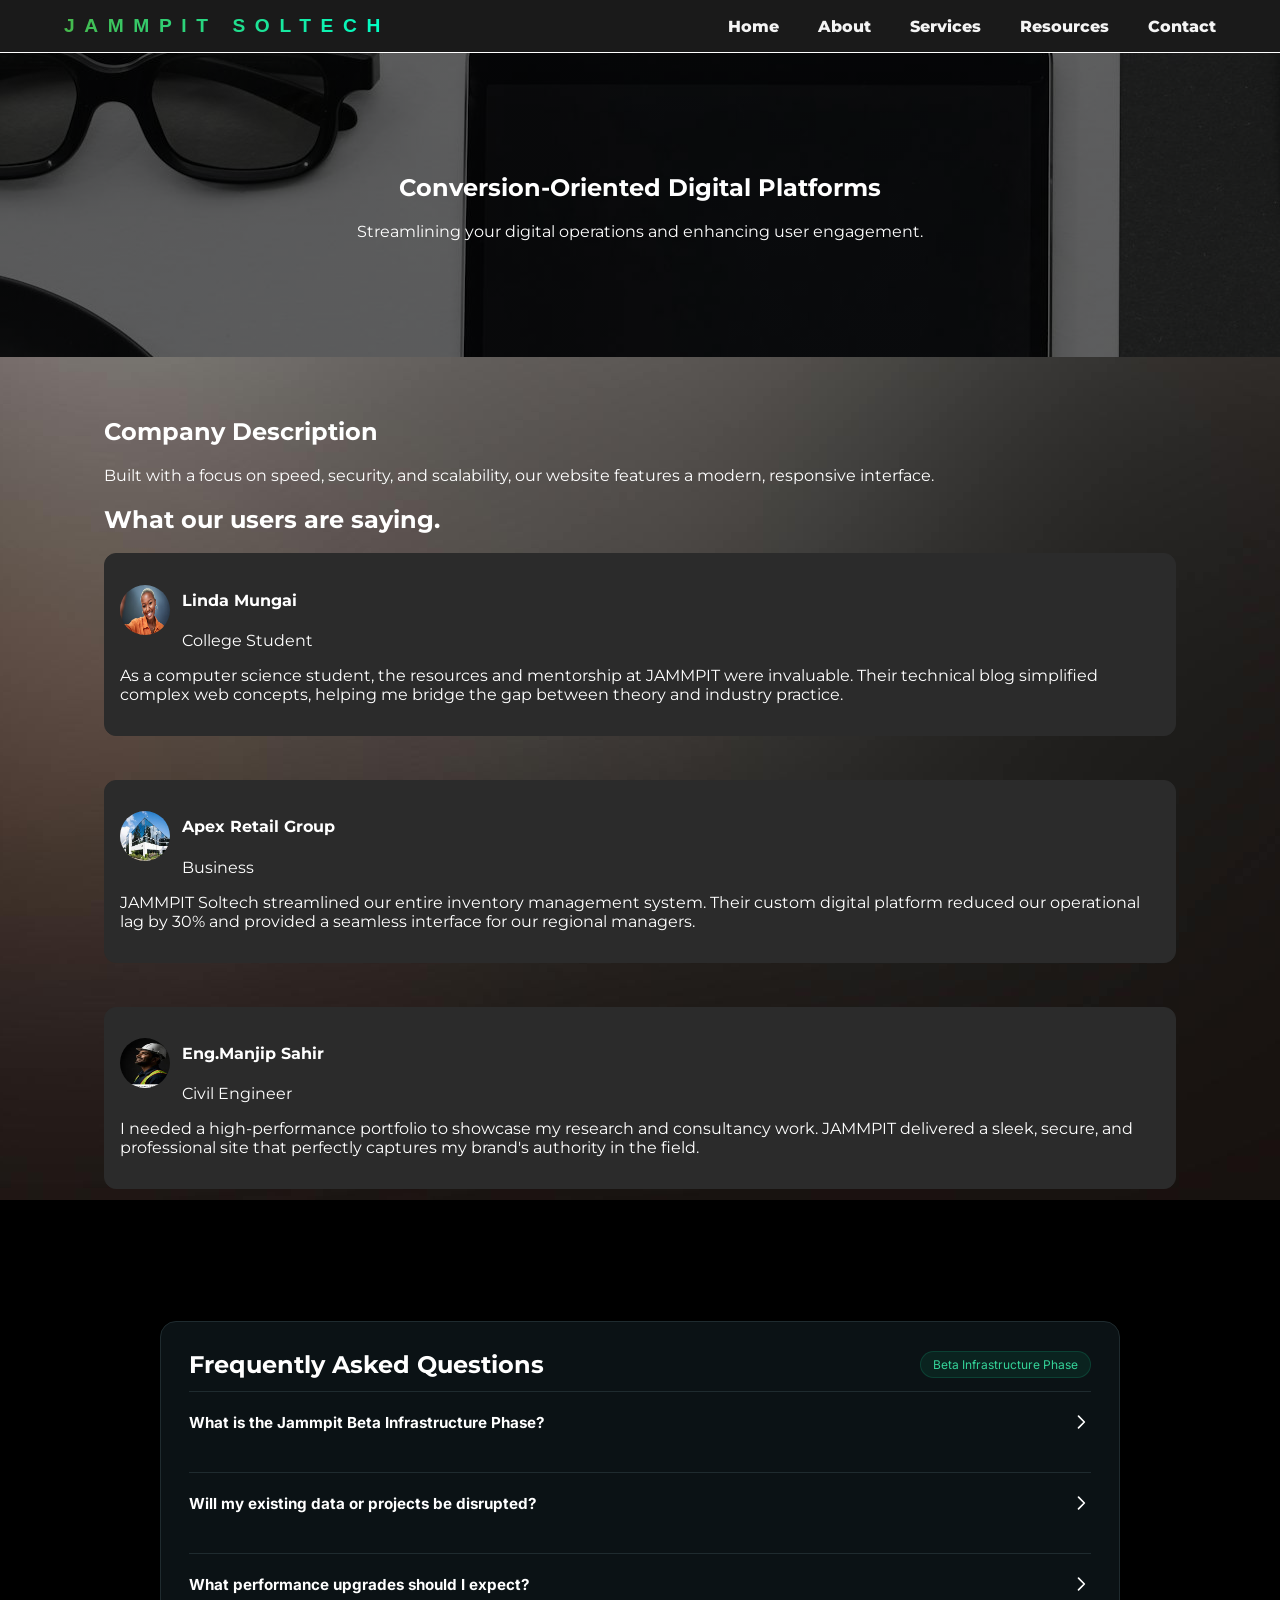
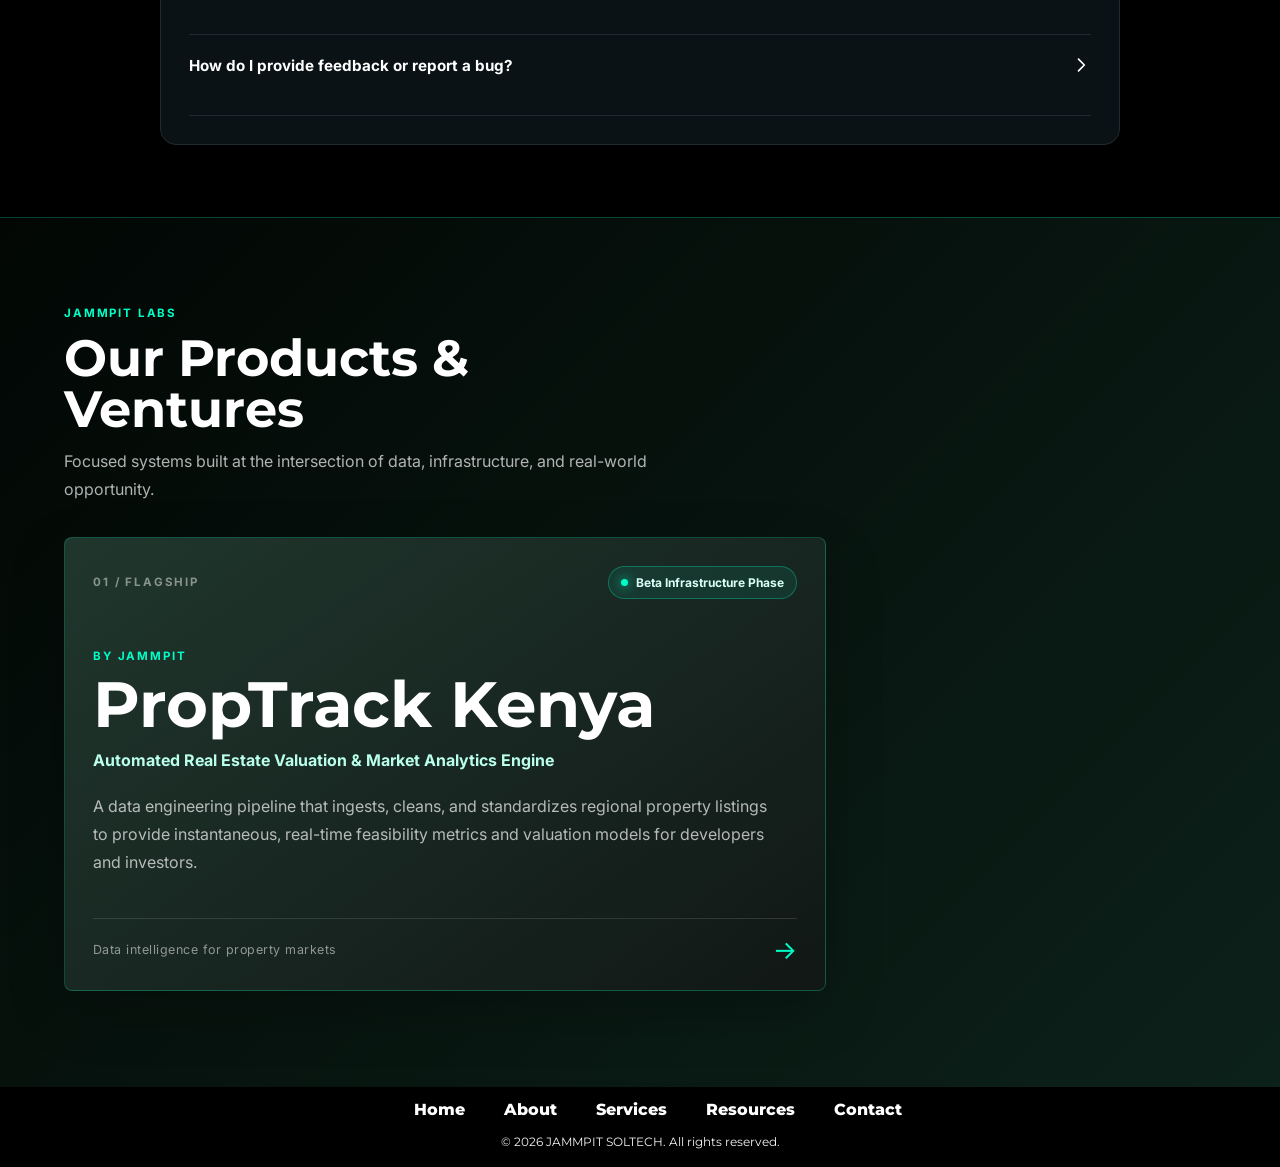
==== index.html @ 8b5dd507 "Refactor About Us and FAQ sections for improved clarity and design; enhance executive team presentat" ====
<!DOCTYPE html>
<html lang="en">
    <head>
        <meta charset="UTF-8">
        <meta name="viewport" content="width=device-width, initial-scale=1.0">
        <title>JAMMPIT SOLTECH</title>
        <link rel="stylesheet" href="style.css">
    </head>

    <body>
        <header >
            <div class="logo"><span>JAMMPIT SOLTECH</span></div>
            <nav>
                <a href="index.html">Home</a>
                <a href="about.html">About</a>
                <a href="services.html">Services</a>
                <a href="resources.html">Resources</a>
                <a href="contact.html">Contact</a>
            </nav>
        </header>

        <section class="hero">
            <h1>Conversion-Oriented Digital Platforms</h1>
            <p>Streamlining your digital operations and enhancing user engagement.</p>
        </section>

        <div class="container">
                <h2>Company Description</h2>

                <p>Built with a focus on speed, security, and scalability, our website features a modern, responsive interface.</p>

                <h2 class="testimonial-header">What our users are saying.</h2>

                <div class="testimonial-grid">
                    <div class="testimonial-card">
                        <div class="user-info">
                            <img src="images/linda_img.jpg"  alt="Linda Mungai" class="user-img">
                            <div class="user-details">
                                <h4>Linda Mungai</h4>
                                <span>College Student</span>
                            </div>
                        </div>
                        <p>As a computer science student, the resources and mentorship at JAMMPIT were invaluable. Their technical blog simplified complex web concepts, helping me bridge the gap between theory and industry practice.</p>
                    </div>
                    <div class="testimonial-card">
                        <div class="user-info">
                            <img src="images/Apex_img.jpg" alt="Apex Retail Group" class="user-img">
                            <div class="user-details">
                                <h4>Apex Retail Group</h4>
                                <span>Business</span>
                            </div>
                        </div>
                        <p>JAMMPIT Soltech streamlined our entire inventory management system. Their custom digital platform reduced our operational lag by 30% and provided a seamless interface for our regional managers.</p>
                    </div>
                    <div class="testimonial-card">
                        <div class="user-info">
                            <img src="images/Manjip_img.jpg" alt="Dr.Manjip Sahir" class="user-img">
                            <div class="user-details">
                                <h4>Eng.Manjip Sahir</h4>
                                <span>Civil Engineer</span>
                            </div>
                        </div> 
                        <p>I needed a high-performance portfolio to showcase my research and consultancy work. JAMMPIT delivered a sleek, secure, and professional site that perfectly captures my brand's authority in the field.</p>  
                    </div>
                </div>
            </div>
        <section class="jammpit-faq" aria-labelledby="faq-title">
            <div class="faq-header">
                <h2 id="faq-title">Frequently Asked Questions</h2>
                <span class="faq-badge">Beta Infrastructure Phase</span>
            </div>

            <div class="faq-list">
                <article class="faq-item">
                    <button class="faq-question" type="button" aria-expanded="false">
                        <span>What is the Jammpit Beta Infrastructure Phase?</span>
                        <svg class="faq-chevron" viewBox="0 0 24 24" aria-hidden="true">
                            <path d="m9 5 7 7-7 7" />
                        </svg>
                    </button>
                    <div class="faq-answer" hidden>
                        <p>It is the live preview of our next-generation core architecture. We are testing enhanced speed, reinforced security layers, and optimized database handling under real-world conditions before making it the permanent standard.</p>
                    </div>
                </article>

                <article class="faq-item">
                    <button class="faq-question" type="button" aria-expanded="false">
                        <span>Will my existing data or projects be disrupted?</span>
                        <svg class="faq-chevron" viewBox="0 0 24 24" aria-hidden="true">
                            <path d="m9 5 7 7-7 7" />
                        </svg>
                    </button>
                    <div class="faq-answer" hidden>
                        <p>Not at all. The beta layer runs seamlessly beneath your active environment. Your data remains completely safe, intact, and unaffected.</p>
                    </div>
                </article>

                <article class="faq-item">
                    <button class="faq-question" type="button" aria-expanded="false">
                        <span>What performance upgrades should I expect?</span>
                        <svg class="faq-chevron" viewBox="0 0 24 24" aria-hidden="true">
                            <path d="m9 5 7 7-7 7" />
                        </svg>
                    </button>
                    <div class="faq-answer" hidden>
                        <p>Users on the beta infrastructure will experience up to a 40% reduction in query load times and significantly faster background API processing.</p>
                    </div>
                </article>

                <article class="faq-item">
                    <button class="faq-question" type="button" aria-expanded="false">
                        <span>How do I provide feedback or report a bug?</span>
                        <svg class="faq-chevron" viewBox="0 0 24 24" aria-hidden="true">
                            <path d="m9 5 7 7-7 7" />
                        </svg>
                    </button>
                    <div class="faq-answer" hidden>
                        <p>You can flag an issue instantly using the 'Submit Feedback' portal in your dashboard sidebar, or tag our engineering team directly via our developer community channel.</p>
                    </div>
                </article>
            </div>
        </section>
        

        <section class="ventures-section" aria-labelledby="ventures-title">
            <div class="ventures-container">
                <div class="ventures-intro">
                    <p class="section-kicker">JAMMPIT LABS</p>
                    <h2 id="ventures-title">Our Products &amp; Ventures</h2>
                    <p>Focused systems built at the intersection of data, infrastructure, and real-world opportunity.</p>
                </div>

                <div class="ventures-grid">
                    <article class="venture-card venture-card-featured">
                        <div class="venture-card-topline">
                            <span class="venture-index">01 / FLAGSHIP</span>
                            <span class="status-pill"><span class="status-dot"></span>Beta Infrastructure Phase</span>
                        </div>
                        <div class="venture-card-content">
                            <p class="venture-label">By JAMMPIT</p>
                            <h3>PropTrack Kenya</h3>
                            <p class="venture-subtitle">Automated Real Estate Valuation &amp; Market Analytics Engine</p>
                            <p class="venture-description">A data engineering pipeline that ingests, cleans, and standardizes regional property listings to provide instantaneous, real-time feasibility metrics and valuation models for developers and investors.</p>
                        </div>
                        <div class="venture-card-footer">
                            <span>Data intelligence for property markets</span>
                            <span class="venture-arrow" aria-hidden="true">&rarr;</span>
                        </div>
                    </article>
                </div>
            </div>
        </section>

        <footer>
            <div class="footer-container">
                <nav class="footer-nav">
                    <a href="index.html">Home</a>
                    <a href="about.html">About</a>
                    <a href="services.html">Services</a>
                    <a href="resources.html">Resources</a>
                    <a href="contact.html">Contact</a>
                </nav>
                <p class="copyright">&copy; 2026 JAMMPIT SOLTECH. All rights reserved.</p>
            </div>
        </footer>

        <script>
            document.querySelectorAll('.faq-question').forEach((question) => {
                question.addEventListener('click', () => {
                    const item = question.closest('.faq-item');
                    const answer = item.querySelector('.faq-answer');
                    const isExpanded = question.getAttribute('aria-expanded') === 'true';

                    document.querySelectorAll('.faq-question').forEach((otherQuestion) => {
                        otherQuestion.setAttribute('aria-expanded', 'false');
                        otherQuestion.closest('.faq-item').querySelector('.faq-answer').hidden = true;
                    });

                    if (!isExpanded) {
                        question.setAttribute('aria-expanded', 'true');
                        answer.hidden = false;
                    }
                });
            });
        </script>
    </body>
</html>
---- style.css ----
/* 1. SETUP & VARIABLES */
@import url('https://fonts.googleapis.com/css2?family=Montserrat:wght@700;800&family=Inter:wght@400;500;700&display=swap');
@import url('https://fonts.cdnfonts.com/css/satoshi');

:root {
    --primary-green: #020704;
    --dark-bg: #1a1a1a;
    --light-text: #f4f4f4;
    --body-text: #ffffff;
    --white: #ffffff;
    --surface-1: #101614;
    --surface-2: #18231f;
    --surface-glass: rgba(24, 35, 31, 0.72);
    --surface-glass-strong: rgba(16, 22, 20, 0.9);
    --surface-border: rgba(255, 255, 255, 0.12);
    --accent: #00ffc8;
    --accent-soft: #b9ffec;
    --heading-gradient: linear-gradient(100deg, #f4fff9 10%, #7dffe2 55%, #00ffc8 100%);
    --ease-standard: 240ms ease-in-out;
    --ease-emphasized: 360ms cubic-bezier(0.2, 0.8, 0.2, 1);
    --radius-sm: 6px;
    --radius-md: 10px;
    --radius-lg: 16px;
    --radius-pill: 999px;
}

* {
    box-sizing: border-box;
    /* Ensures padding doesn't break element width */
}

/* 2. THE FLEXBOX WRAPPER (This fixes your footer) */
body {
    font-family: 'Montserrat', sans-serif;
    margin: 0;
    color: var(--body-text);
    background-image: url('images/bg6.jpg');
    background-repeat: no-repeat;   
    background-attachment: fixed;  
    background-position: center;   
    background-size: auto;      
    background-color: #000000;    

    /* These 3 lines make the footer stay at the bottom */
    display: flex;
    flex-direction: column;
    min-height: 100vh;
}

/* 3. HEADER & NAVIGATION */
header {
    background: var(--dark-bg);
    padding: 15px 5%;
    display: flex;
    justify-content: space-between;
    align-items: center;
    border-bottom: 1px solid var(--white);
}
    .logo {
    font-family: 'Satoshi', sans-serif; 
    letter-spacing: 0.60rem;
    font-size: larger; 
    font-weight: 800;
    font-weight: 800;    
    background: linear-gradient(90deg, hsl(123, 45%, 50%) 0%, #00ffc8 100%);
    -webkit-background-clip: text;
    background-clip: text;
    -webkit-text-fill-color: transparent;
}

nav a {
    margin-left: 35px;
    text-decoration: solid;
    color: var(--light-text);
    font-weight: 800;
    transition: color 0.3s ease;
    text-underline-offset: var(--dark-bg);
}

/* 4. MAIN CONTENT AREAS */
.hero {
    text-align: center;
    padding: 100px 10%;
    background: linear-gradient(rgba(0, 0, 0, 0.6), rgba(0, 0, 0, 0.6)), url('images/bg7.jpeg');
    background-repeat: no-repeat;   
    background-attachment: fixed;  
    background-size: auto;      
    background-color: #000000;
}

.container {
    max-width: 1200px;
    margin: 0 auto;
    /* Centers the content horizontally */
    padding: 40px 5%;
    flex: 1;
    /* This pushes the footer down by taking up all available space */
}

/* 5. COMPONENTS (Cards & Grids) */
.card,
.testimonial-card {
    background-color: #2b2b2b;
    padding: 15px;
    border-radius: 12px;
    margin-bottom: 20px;
    border: 0.5px solid #2b2b2b;
}

.testimonial-grid {
    display: flex;
    flex-wrap: wrap;
    gap: 24px;
    justify-content: center;
}

.user-info {
    display: flex;
    align-items: center;
    gap: 12px;
    margin-bottom: 15px;
}

.user-img {
    width: 50px;
    height: 50px;
    background: #e0e0e0;
    border-radius: 50%;
}

/* 6. FOOTER */
.footer-container {
    text-align: center;
    padding: 1%;
    background: #000000;
}

.footer-nav {
    margin-bottom: 15px;
}

.footer-nav a {
    margin: 1.px;
    text-decoration: none;
    color: var(--body-text);
}

.team-member, .team-photo{
 font-family: 'Franklin Gothic Medium', 'Arial Narrow', Arial, sans-serif;
 width: 20%;
 height: 20%;
 border-radius: 15%;
 background: #2b2b2b;
}

/* 6. EXECUTIVE TEAM */
.executives-section {
    margin-top: 64px;
    padding: 64px 0 20px;
    border-top: 1px solid rgba(0, 255, 200, 0.22);
}

.executives-heading {
    max-width: 680px;
    margin-bottom: 34px;
}

.executives-heading h2 {
    margin: 0 0 14px;
    font-size: clamp(2rem, 4vw, 3.5rem);
    line-height: 1;
}

.executives-heading > p:last-child {
    margin: 0;
    color: rgba(244, 244, 244, 0.72);
    font-family: 'Inter', sans-serif;
    line-height: 1.7;
}

.executives-grid {
    display: grid;
    grid-template-columns: repeat(2, minmax(0, 1fr));
    gap: 22px;
}

.executive-card {
    position: relative;
    display: flex;
    min-height: 540px;
    flex-direction: column;
    justify-content: space-between;
    overflow: hidden;
    padding: 24px;
    border: 1px solid rgba(0, 255, 200, 0.2);
    border-radius: 8px;
    background: linear-gradient(145deg, rgba(43, 43, 43, 0.96), rgba(17, 24, 22, 0.98));
    transition: transform 0.3s ease, border-color 0.3s ease, box-shadow 0.3s ease;
}

.executive-card::before {
    position: absolute;
    top: 0;
    left: 24px;
    width: 58px;
    height: 3px;
    background: #00ffc8;
    content: '';
}

.executive-card:hover {
    transform: translateY(-5px);
    border-color: rgba(0, 255, 200, 0.58);
    box-shadow: 0 22px 50px rgba(0, 0, 0, 0.3);
}

.executive-card-header {
    display: flex;
    align-items: flex-start;
    justify-content: space-between;
    gap: 20px;
}

.executive-photo {
    width: 104px;
    height: 104px;
    border: 1px solid rgba(0, 255, 200, 0.35);
    border-radius: 50%;
    object-fit: cover;
}

.executive-number {
    color: rgba(0, 255, 200, 0.7);
    font-family: 'Inter', sans-serif;
    font-size: 0.8rem;
    font-weight: 700;
    letter-spacing: 0.14em;
}

.executive-card-body {
    padding: 34px 0;
}

.executive-label,
.executive-focus > span {
    margin: 0 0 12px;
    color: #00ffc8;
    font-family: 'Inter', sans-serif;
    font-size: 0.72rem;
    font-weight: 700;
    letter-spacing: 0.16em;
    text-transform: uppercase;
}

.executive-card h3 {
    max-width: 450px;
    margin: 0 0 18px;
    font-size: clamp(1.5rem, 2.5vw, 2.2rem);
    line-height: 1.1;
}

.executive-card-body > p:last-child {
    max-width: 440px;
    margin: 0;
    color: rgba(244, 244, 244, 0.7);
    font-family: 'Inter', sans-serif;
    line-height: 1.7;
}

.executive-focus {
    padding-top: 18px;
    border-top: 1px solid rgba(255, 255, 255, 0.13);
}

.executive-focus > span {
    display: block;
    margin-bottom: 8px;
}

.executive-focus p {
    margin: 0;
    color: rgba(244, 244, 244, 0.84);
    font-family: 'Inter', sans-serif;
    font-size: 0.9rem;
    line-height: 1.65;
}

@media (max-width: 760px) {
    .executives-section {
        padding-top: 48px;
    }

    .executives-grid {
        grid-template-columns: 1fr;
    }

    .executive-card {
        min-height: 470px;
    }
}

.social-icons img {
    width: 15px;
    height: 15px;
        vertical-align: middle;
        display: flexbox;
}

/* 7. PRODUCTS & VENTURES */
.ventures-section {
    position: relative;
    overflow: hidden;
    padding: 88px 5% 96px;
    background: linear-gradient(135deg, rgba(2, 7, 4, 0.96), rgba(13, 35, 27, 0.94));
    border-top: 1px solid rgba(0, 255, 200, 0.2);
}

.ventures-container {
    max-width: 1200px;
    margin: 0 auto;
}

.ventures-intro {
    max-width: 640px;
    margin-bottom: 34px;
}

.section-kicker,
.venture-label,
.venture-index {
    margin: 0 0 12px;
    color: #00ffc8;
    font-family: 'Inter', sans-serif;
    font-size: 0.72rem;
    font-weight: 700;
    letter-spacing: 0.16em;
    text-transform: uppercase;
}

.ventures-intro h2 {
    margin: 0 0 14px;
    font-size: clamp(2rem, 4vw, 3.5rem);
    line-height: 1;
}

.ventures-intro > p:last-child {
    margin: 0;
    color: rgba(244, 244, 244, 0.72);
    font-family: 'Inter', sans-serif;
    line-height: 1.7;
}

.ventures-grid {
    display: grid;
    grid-template-columns: repeat(12, 1fr);
    gap: 18px;
}

.venture-card {
    grid-column: span 8;
    min-height: 390px;
    display: flex;
    flex-direction: column;
    justify-content: space-between;
    padding: 28px;
    border: 1px solid rgba(0, 255, 200, 0.22);
    border-radius: 8px;
    background: linear-gradient(145deg, rgba(34, 58, 48, 0.94), rgba(17, 24, 22, 0.98));
    box-shadow: 0 20px 55px rgba(0, 0, 0, 0.22);
    transition: transform 0.3s ease, border-color 0.3s ease, box-shadow 0.3s ease;
}

.venture-card:hover {
    transform: translateY(-6px) scale(1.01);
    border-color: rgba(0, 255, 200, 0.65);
    box-shadow: 0 26px 70px rgba(0, 0, 0, 0.36);
}

.venture-card-topline,
.venture-card-footer {
    display: flex;
    align-items: center;
    justify-content: space-between;
    gap: 18px;
}

.venture-index {
    margin: 0;
    color: rgba(244, 244, 244, 0.5);
}

.status-pill {
    display: inline-flex;
    align-items: center;
    gap: 8px;
    padding: 8px 12px;
    border: 1px solid rgba(0, 255, 200, 0.3);
    border-radius: 999px;
    color: #d9fff6;
    background: rgba(0, 255, 200, 0.08);
    font-family: 'Inter', sans-serif;
    font-size: 0.75rem;
    font-weight: 700;
    white-space: nowrap;
}

.status-dot {
    width: 7px;
    height: 7px;
    border-radius: 50%;
    background: #00ffc8;
    box-shadow: 0 0 12px #00ffc8;
}

.venture-card-content {
    max-width: 760px;
    padding: 50px 0 42px;
}

.venture-label {
    margin-bottom: 10px;
}

.venture-card h3 {
    margin: 0 0 12px;
    font-size: clamp(2rem, 5vw, 4.25rem);
    line-height: 0.98;
}

.venture-subtitle {
    max-width: 620px;
    margin: 0 0 20px;
    color: #b9ffec;
    font-family: 'Inter', sans-serif;
    font-size: 1rem;
    font-weight: 700;
    line-height: 1.5;
}

.venture-description {
    max-width: 680px;
    margin: 0;
    color: rgba(244, 244, 244, 0.72);
    font-family: 'Inter', sans-serif;
    line-height: 1.75;
}

.venture-card-footer {
    padding-top: 18px;
    border-top: 1px solid rgba(255, 255, 255, 0.12);
    color: rgba(244, 244, 244, 0.55);
    font-family: 'Inter', sans-serif;
    font-size: 0.78rem;
    letter-spacing: 0.04em;
}

.venture-arrow {
    color: #00ffc8;
    font-size: 1.6rem;
    line-height: 1;
}

@media (max-width: 700px) {
    .ventures-section {
        padding: 64px 6% 72px;
    }

    .venture-card {
        grid-column: 1 / -1;
        min-height: 430px;
        padding: 22px;
    }

    .venture-card-topline {
        align-items: flex-start;
        flex-direction: column;
    }

    .status-pill {
        white-space: normal;
    }

    .venture-card-content {
        padding: 42px 0 34px;
    }

    .venture-card-footer {
        align-items: flex-start;
    }
}

    /* 8. HOMEPAGE FAQ */
    .jammpit-faq {
        width: min(90%, 960px);
        margin: 72px auto;
        padding: 28px;
        border: 1px solid #1f2b2f;
        border-radius: 16px;
        background: #0b1215;
        box-shadow: 0 24px 60px rgba(0, 0, 0, 0.28);
    }

    .faq-header {
        display: flex;
        align-items: center;
        justify-content: space-between;
        gap: 20px;
        margin-bottom: 12px;
    }

    .faq-header h2 {
        margin: 0;
        color: #ffffff;
        font-size: clamp(1.25rem, 3vw, 1.5rem);
    }

    .faq-badge {
        flex-shrink: 0;
        padding: 5px 12px;
        border: 1px solid rgba(16, 185, 129, 0.2);
        border-radius: 999px;
        color: #34d399;
        background: rgba(16, 185, 129, 0.1);
        font-family: 'Inter', sans-serif;
        font-size: 0.75rem;
        text-align: center;
    }

    .faq-list {
        border-top: 1px solid #1f2b2f;
    }

    .faq-item {
        border-bottom: 1px solid #1f2b2f;
    }

    .faq-question {
        display: flex;
        width: 100%;
        align-items: center;
        justify-content: space-between;
        gap: 24px;
        padding: 20px 0;
        border: 0;
        color: #ffffff;
        background: transparent;
        cursor: pointer;
        font-family: 'Inter', sans-serif;
        font-size: 0.95rem;
        font-weight: 700;
        text-align: left;
        transition: color 240ms ease-in-out;
    }

    .faq-question:hover,
    .faq-question[aria-expanded="true"] {
        color: #34d399;
    }

    .faq-chevron {
        width: 20px;
        height: 20px;
        flex-shrink: 0;
        fill: none;
        stroke: currentColor;
        stroke-linecap: round;
        stroke-linejoin: round;
        stroke-width: 2;
        transition: transform 240ms ease-in-out;
    }

    .faq-question[aria-expanded="true"] .faq-chevron {
        transform: rotate(90deg);
    }

    .faq-answer {
        display: grid;
        grid-template-rows: 1fr;
        opacity: 1;
        transition: grid-template-rows 240ms ease-in-out, opacity 240ms ease-in-out;
    }

    .faq-answer[hidden] {
        display: grid;
        grid-template-rows: 0fr;
        opacity: 0;
    }

    .faq-answer p {
        min-height: 0;
        margin: 0;
        overflow: hidden;
        padding: 0 44px 20px 0;
        color: #9ca3af;
        font-family: 'Inter', sans-serif;
        font-size: 0.9rem;
        line-height: 1.75;
    }

    @media (max-width: 640px) {
        .jammpit-faq {
            width: 88%;
            margin: 52px auto;
            padding: 22px;
        }

        .faq-header {
            align-items: flex-start;
            flex-direction: column;
        }

        .faq-question {
            gap: 14px;
            padding: 18px 0;
        }

        .faq-answer p {
            padding-right: 0;
        }
    }

    @media (prefers-reduced-motion: reduce) {
        .faq-question,
        .faq-chevron,
        .faq-answer {
            transition: none;
        }
    }

.copyright {
    font-size: 12px;
    color: var(--light-text);
    display: flexbox;
    margin: 5px 0;
}

/* 8. MODERN UI UTILITIES */
.u-container {
    width: min(100% - 2rem, 1200px);
    margin-inline: auto;
}

.u-glass {
    border: 1px solid var(--surface-border);
    border-radius: var(--radius-lg);
    background: var(--surface-glass);
    box-shadow: 0 18px 50px rgba(0, 0, 0, 0.24);
    -webkit-backdrop-filter: blur(18px);
    backdrop-filter: blur(18px);
}

.u-glass-strong {
    background: var(--surface-glass-strong);
}

.text-gradient {
    color: var(--accent);
    background: var(--heading-gradient);
    -webkit-background-clip: text;
    background-clip: text;
    -webkit-text-fill-color: transparent;
}

.u-surface {
    border: 1px solid var(--surface-border);
    border-radius: var(--radius-md);
    background: var(--surface-1);
}

.u-radius-sm {
    border-radius: var(--radius-sm);
}

.u-radius-md {
    border-radius: var(--radius-md);
}

.u-radius-lg {
    border-radius: var(--radius-lg);
}

.u-pill {
    border-radius: var(--radius-pill);
}

.u-interactive {
    transition: transform var(--ease-standard),
        border-color var(--ease-standard),
        background-color var(--ease-standard),
        box-shadow var(--ease-standard),
        color var(--ease-standard);
}

.u-interactive:hover {
    transform: translateY(-2px);
    border-color: rgba(0, 255, 200, 0.6);
    box-shadow: 0 12px 28px rgba(0, 0, 0, 0.22);
}

.u-button {
    display: inline-flex;
    min-height: 44px;
    align-items: center;
    justify-content: center;
    gap: 0.5rem;
    padding: 0.7rem 1rem;
    border: 1px solid rgba(0, 255, 200, 0.35);
    border-radius: var(--radius-md);
    color: var(--primary-green);
    background: var(--accent);
    cursor: pointer;
    font: inherit;
    font-weight: 700;
    text-decoration: none;
}

.u-button:hover {
    background: #7dffe2;
}

.u-grid-auto {
    display: grid;
    grid-template-columns: repeat(auto-fit, minmax(min(100%, 260px), 1fr));
    gap: clamp(1rem, 2vw, 1.5rem);
}

.u-flow > * + * {
    margin-top: 1rem;
}

@media (max-width: 640px) {
    .u-container {
        width: min(100% - 1.25rem, 1200px);
    }

    .u-glass {
        -webkit-backdrop-filter: blur(12px);
        backdrop-filter: blur(12px);
    }

    .u-button {
        width: 100%;
    }
}

@media (prefers-reduced-motion: reduce) {
    .u-interactive,
    .u-interactive:hover {
        transform: none;
        transition: none;
    }
}
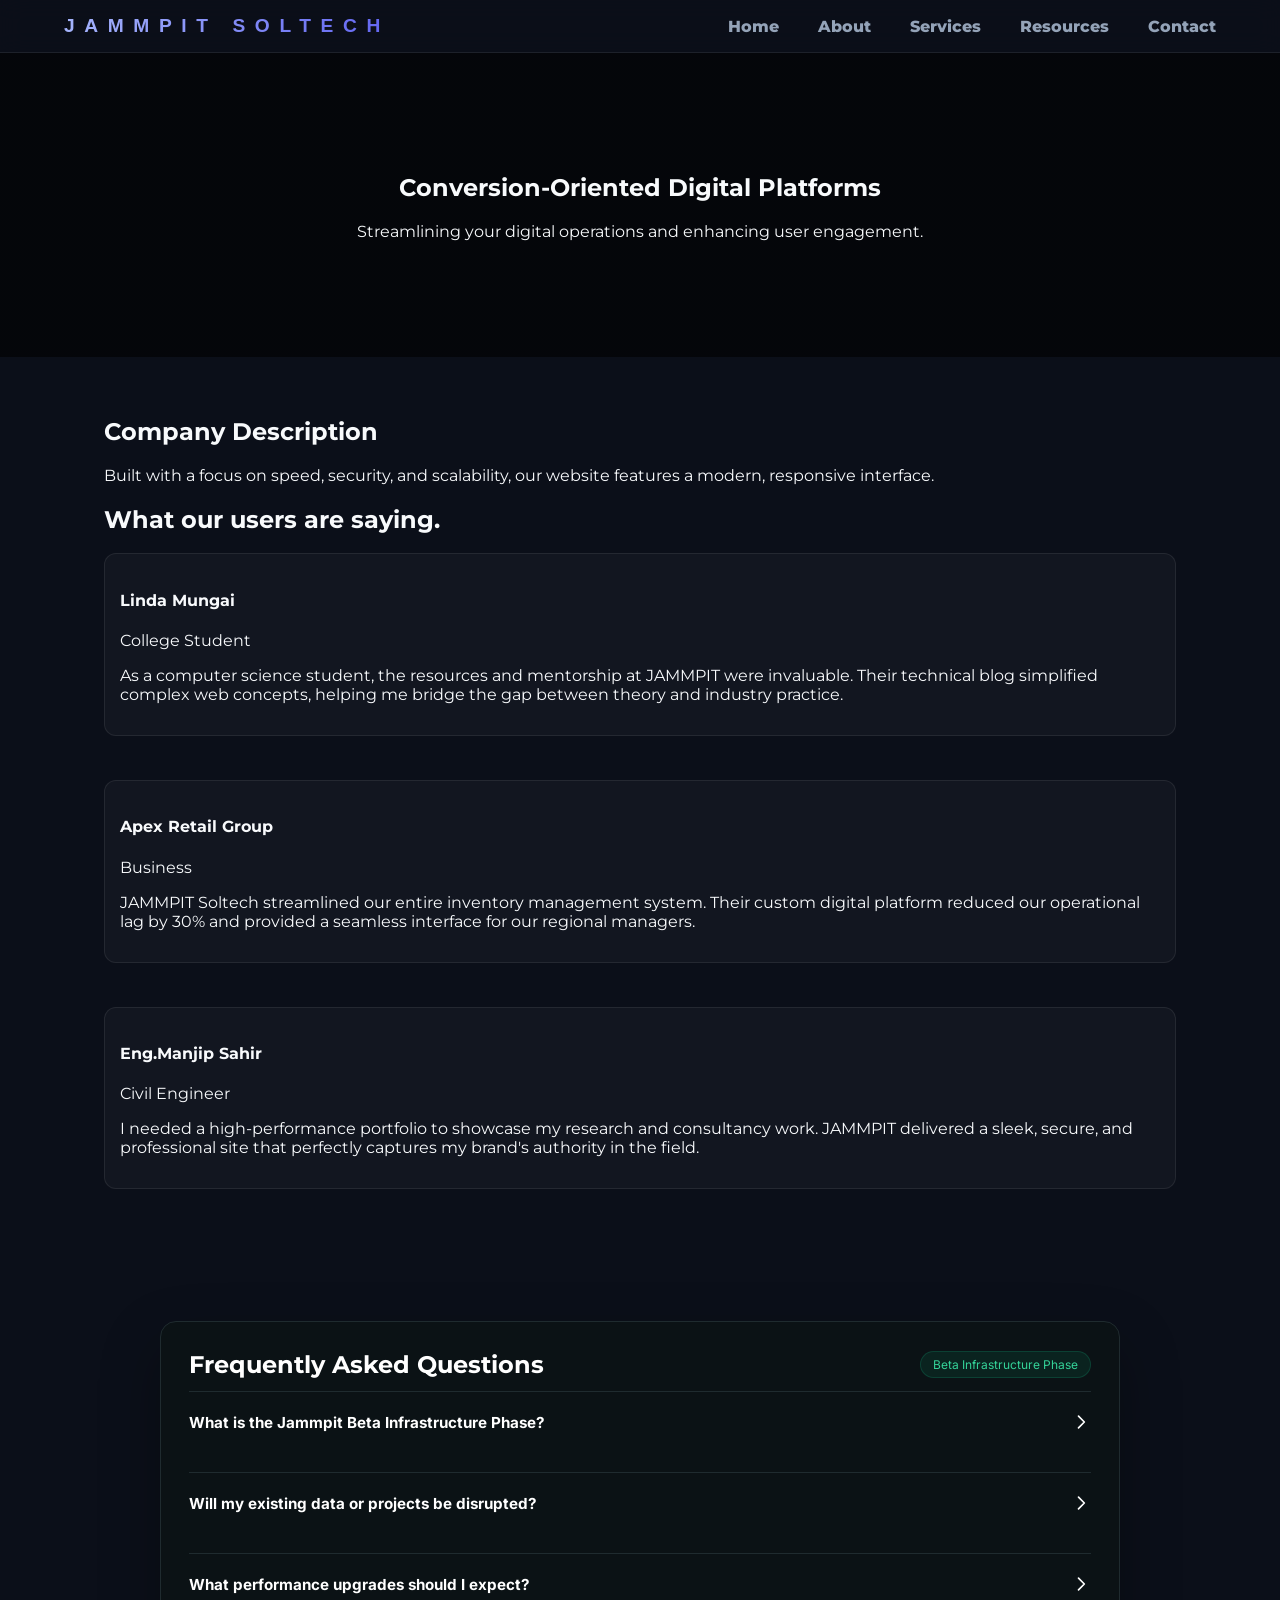
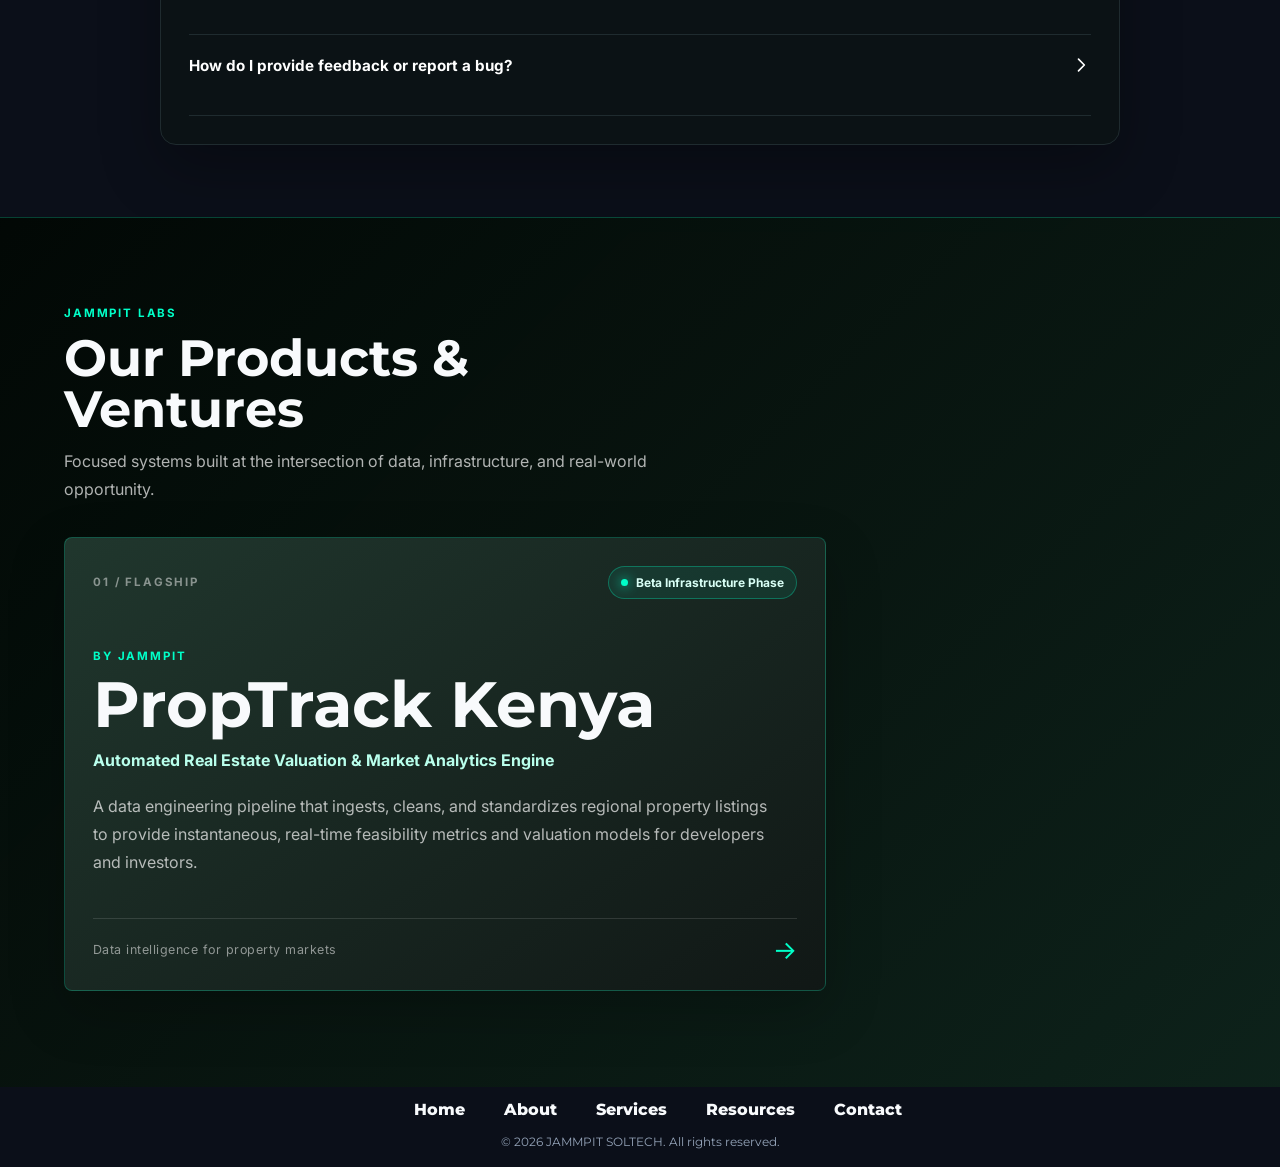
==== commit 9d8c7dcd: "style: update executive team section for improved layout and accessibility; remove unused images and" ====
--- a/index.html
+++ b/index.html
@@ -34,7 +34,6 @@
                 <div class="testimonial-grid">
                     <div class="testimonial-card">
                         <div class="user-info">
-                            <img src="images/linda_img.jpg"  alt="Linda Mungai" class="user-img">
                             <div class="user-details">
                                 <h4>Linda Mungai</h4>
                                 <span>College Student</span>
@@ -44,7 +43,6 @@
                     </div>
                     <div class="testimonial-card">
                         <div class="user-info">
-                            <img src="images/Apex_img.jpg" alt="Apex Retail Group" class="user-img">
                             <div class="user-details">
                                 <h4>Apex Retail Group</h4>
                                 <span>Business</span>
@@ -54,7 +52,6 @@
                     </div>
                     <div class="testimonial-card">
                         <div class="user-info">
-                            <img src="images/Manjip_img.jpg" alt="Dr.Manjip Sahir" class="user-img">
                             <div class="user-details">
                                 <h4>Eng.Manjip Sahir</h4>
                                 <span>Civil Engineer</span>
--- a/style.css
+++ b/style.css
@@ -3,19 +3,19 @@
 @import url('https://fonts.cdnfonts.com/css/satoshi');
 
 :root {
-    --primary-green: #020704;
-    --dark-bg: #1a1a1a;
-    --light-text: #f4f4f4;
-    --body-text: #ffffff;
-    --white: #ffffff;
-    --surface-1: #101614;
-    --surface-2: #18231f;
-    --surface-glass: rgba(24, 35, 31, 0.72);
-    --surface-glass-strong: rgba(16, 22, 20, 0.9);
-    --surface-border: rgba(255, 255, 255, 0.12);
-    --accent: #00ffc8;
-    --accent-soft: #b9ffec;
-    --heading-gradient: linear-gradient(100deg, #f4fff9 10%, #7dffe2 55%, #00ffc8 100%);
+    --primary-green: #0b0f19;
+    --dark-bg: #0b0f19;
+    --light-text: #94a3b8;
+    --body-text: #f8fafc;
+    --white: #f8fafc;
+    --surface-1: #0b0f19;
+    --surface-2: #151d2d;
+    --surface-glass: rgba(255, 255, 255, 0.03);
+    --surface-glass-strong: rgba(11, 15, 25, 0.9);
+    --surface-border: rgba(255, 255, 255, 0.08);
+    --accent: #6366f1;
+    --accent-soft: #a5b4fc;
+    --heading-gradient: linear-gradient(100deg, #f8fafc 10%, #a5b4fc 55%, #6366f1 100%);
     --ease-standard: 240ms ease-in-out;
     --ease-emphasized: 360ms cubic-bezier(0.2, 0.8, 0.2, 1);
     --radius-sm: 6px;
@@ -39,7 +39,7 @@
     background-attachment: fixed;  
     background-position: center;   
     background-size: auto;      
-    background-color: #000000;    
+    background-color: #0b0f19;
 
     /* These 3 lines make the footer stay at the bottom */
     display: flex;
@@ -48,21 +48,27 @@
 }
 
 /* 3. HEADER & NAVIGATION */
-header {
-    background: var(--dark-bg);
+header,
+.navbar {
+    position: sticky;
+    top: 0;
+    z-index: 1000;
+    background: rgba(11, 15, 25, 0.82);
     padding: 15px 5%;
     display: flex;
     justify-content: space-between;
     align-items: center;
-    border-bottom: 1px solid var(--white);
+    border-bottom: 1px solid rgba(255, 255, 255, 0.08);
+    -webkit-backdrop-filter: blur(12px);
+    backdrop-filter: blur(12px);
+    transition: background-color 0.3s ease-in-out, border-color 0.3s ease-in-out;
 }
     .logo {
     font-family: 'Satoshi', sans-serif; 
     letter-spacing: 0.60rem;
     font-size: larger; 
     font-weight: 800;
-    font-weight: 800;    
-    background: linear-gradient(90deg, hsl(123, 45%, 50%) 0%, #00ffc8 100%);
+    background: linear-gradient(90deg, #a5b4fc 0%, #6366f1 100%);
     -webkit-background-clip: text;
     background-clip: text;
     -webkit-text-fill-color: transparent;
@@ -85,7 +91,7 @@
     background-repeat: no-repeat;   
     background-attachment: fixed;  
     background-size: auto;      
-    background-color: #000000;
+    background-color: #0b0f19;
 }
 
 .container {
@@ -100,11 +106,11 @@
 /* 5. COMPONENTS (Cards & Grids) */
 .card,
 .testimonial-card {
-    background-color: #2b2b2b;
+    background: var(--surface-glass);
     padding: 15px;
     border-radius: 12px;
     margin-bottom: 20px;
-    border: 0.5px solid #2b2b2b;
+    border: 1px solid var(--surface-border);
 }
 
 .testimonial-grid {
@@ -121,18 +127,11 @@
     margin-bottom: 15px;
 }
 
-.user-img {
-    width: 50px;
-    height: 50px;
-    background: #e0e0e0;
-    border-radius: 50%;
-}
-
 /* 6. FOOTER */
 .footer-container {
     text-align: center;
     padding: 1%;
-    background: #000000;
+    background: var(--surface-1);
 }
 
 .footer-nav {
@@ -145,106 +144,85 @@
     color: var(--body-text);
 }
 
-.team-member, .team-photo{
- font-family: 'Franklin Gothic Medium', 'Arial Narrow', Arial, sans-serif;
- width: 20%;
- height: 20%;
- border-radius: 15%;
- background: #2b2b2b;
-}
-
 /* 6. EXECUTIVE TEAM */
 .executives-section {
     margin-top: 64px;
     padding: 64px 0 20px;
-    border-top: 1px solid rgba(0, 255, 200, 0.22);
-}
-
-.executives-heading {
-    max-width: 680px;
-    margin-bottom: 34px;
-}
-
-.executives-heading h2 {
+    border-top: 1px solid var(--surface-border);
+}
+
+.executives-section h2 {
     margin: 0 0 14px;
     font-size: clamp(2rem, 4vw, 3.5rem);
     line-height: 1;
 }
 
-.executives-heading > p:last-child {
-    margin: 0;
-    color: rgba(244, 244, 244, 0.72);
+.executives-section .subtitle {
+    max-width: 680px;
+    margin: 0 0 34px;
+    color: var(--light-text);
     font-family: 'Inter', sans-serif;
     line-height: 1.7;
 }
 
-.executives-grid {
+.meet-executives-grid {
     display: grid;
     grid-template-columns: repeat(2, minmax(0, 1fr));
-    gap: 22px;
-}
-
-.executive-card {
+    align-items: stretch;
+    gap: 24px;
+}
+
+.exec-card {
     position: relative;
     display: flex;
+    width: 100%;
     min-height: 540px;
     flex-direction: column;
     justify-content: space-between;
     overflow: hidden;
-    padding: 24px;
-    border: 1px solid rgba(0, 255, 200, 0.2);
-    border-radius: 8px;
-    background: linear-gradient(145deg, rgba(43, 43, 43, 0.96), rgba(17, 24, 22, 0.98));
+    padding: 28px;
+    border: 1px solid var(--surface-border);
+    border-radius: 12px;
+    background: var(--surface-glass);
     transition: transform 0.3s ease, border-color 0.3s ease, box-shadow 0.3s ease;
 }
 
-.executive-card::before {
+.exec-card::before {
     position: absolute;
     top: 0;
     left: 24px;
     width: 58px;
     height: 3px;
-    background: #00ffc8;
+    background: var(--accent);
     content: '';
 }
 
-.executive-card:hover {
+.exec-card:hover {
     transform: translateY(-5px);
-    border-color: rgba(0, 255, 200, 0.58);
+    border-color: var(--accent);
     box-shadow: 0 22px 50px rgba(0, 0, 0, 0.3);
 }
 
-.executive-card-header {
-    display: flex;
-    align-items: flex-start;
-    justify-content: space-between;
-    gap: 20px;
-}
-
-.executive-photo {
-    width: 104px;
-    height: 104px;
-    border: 1px solid rgba(0, 255, 200, 0.35);
-    border-radius: 50%;
-    object-fit: cover;
-}
-
-.executive-number {
-    color: rgba(0, 255, 200, 0.7);
+.card-num {
+    align-self: flex-end;
+    color: var(--accent-soft);
     font-family: 'Inter', sans-serif;
     font-size: 0.8rem;
     font-weight: 700;
     letter-spacing: 0.14em;
 }
 
-.executive-card-body {
-    padding: 34px 0;
-}
-
-.executive-label,
-.executive-focus > span {
-    margin: 0 0 12px;
-    color: #00ffc8;
+.exec-card h3 {
+    max-width: 450px;
+    margin: 52px 0 12px;
+    font-size: clamp(1.8rem, 3vw, 2.5rem);
+    line-height: 1.05;
+}
+
+.exec-card h4 {
+    max-width: 450px;
+    margin: 0 0 18px;
+    color: var(--accent-soft);
     font-family: 'Inter', sans-serif;
     font-size: 0.72rem;
     font-weight: 700;
@@ -252,37 +230,28 @@
     text-transform: uppercase;
 }
 
-.executive-card h3 {
-    max-width: 450px;
-    margin: 0 0 18px;
-    font-size: clamp(1.5rem, 2.5vw, 2.2rem);
-    line-height: 1.1;
-}
-
-.executive-card-body > p:last-child {
+.exec-card > p {
     max-width: 440px;
     margin: 0;
-    color: rgba(244, 244, 244, 0.7);
+    color: var(--light-text);
     font-family: 'Inter', sans-serif;
     line-height: 1.7;
 }
 
-.executive-focus {
-    padding-top: 18px;
-    border-top: 1px solid rgba(255, 255, 255, 0.13);
-}
-
-.executive-focus > span {
-    display: block;
-    margin-bottom: 8px;
-}
-
-.executive-focus p {
-    margin: 0;
-    color: rgba(244, 244, 244, 0.84);
+.focus-box {
+    margin-top: auto;
+    padding: 18px;
+    border-top: 1px solid var(--surface-border);
+    border-radius: 8px;
+    background: var(--surface-glass);
+    color: var(--light-text);
     font-family: 'Inter', sans-serif;
     font-size: 0.9rem;
     line-height: 1.65;
+}
+
+.focus-box strong {
+    color: var(--accent-soft);
 }
 
 @media (max-width: 760px) {
@@ -290,20 +259,14 @@
         padding-top: 48px;
     }
 
-    .executives-grid {
+    .meet-executives-grid {
         grid-template-columns: 1fr;
     }
 
-    .executive-card {
+    .exec-card {
         min-height: 470px;
-    }
-}
-
-.social-icons img {
-    width: 15px;
-    height: 15px;
-        vertical-align: middle;
-        display: flexbox;
+        padding: 24px;
+    }
 }
 
 /* 7. PRODUCTS & VENTURES */
@@ -750,4 +713,51 @@
         transition: none;
     }
 }
-    +details {
+    background: transparent !important;
+    display: block;
+    width: 100%;
+    margin-bottom: 1rem;
+}
+
+/* Hide the default exploded browser arrow marker completely */
+summary::-webkit-details-marker,
+summary::marker {
+    display: none !important;
+}
+
+/* Re-style the summary heading to look clean, clickable, and professional */
+summary {
+    list-style: none;
+    cursor: pointer;
+    font-weight: bold;
+    padding: 12px 16px;
+    background: rgba(255, 255, 255, 0.05); /* Sleek glass effect */
+    border: 1px solid rgba(255, 255, 255, 0.1);
+    border-radius: 8px;
+    display: flex;
+    justify-content: space-between;
+    align-items: center;
+    color: #ffffff;
+}
+
+summary::after {
+    content: '▶';
+    font-size: 0.8rem;
+    transition: transform 0.2s ease;
+    color: #4ade80;
+}
+
+/* Rotate tiny arrow smoothly when the FAQ item opens */
+details[open] summary::after {
+    transform: rotate(90deg);
+}
+
+/* answer text box inside the FAQ */
+details p {
+    padding: 16px;
+    background: rgba(0, 0, 0, 0.2);
+    border-left: 3px solid #4ade80;
+    margin-top: 4px;
+    border-radius: 0 0 8px 8px;
+}    
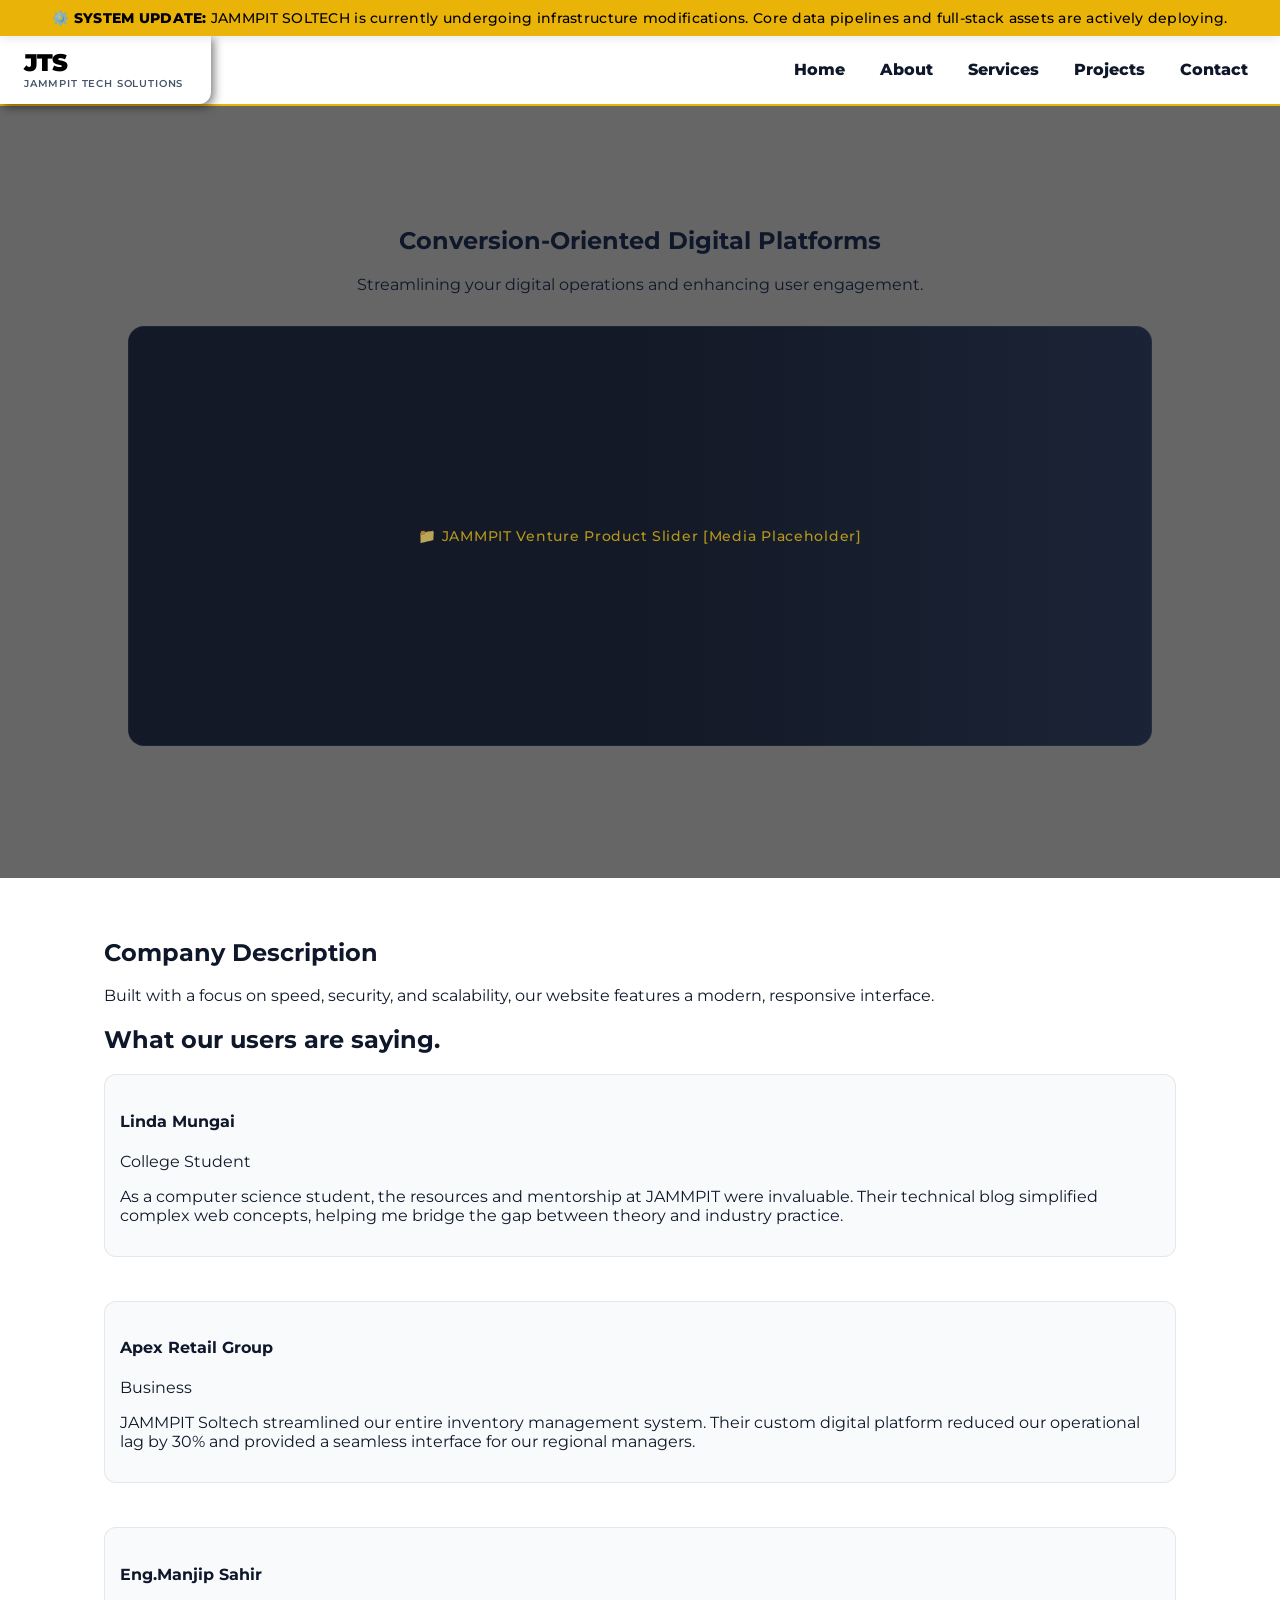
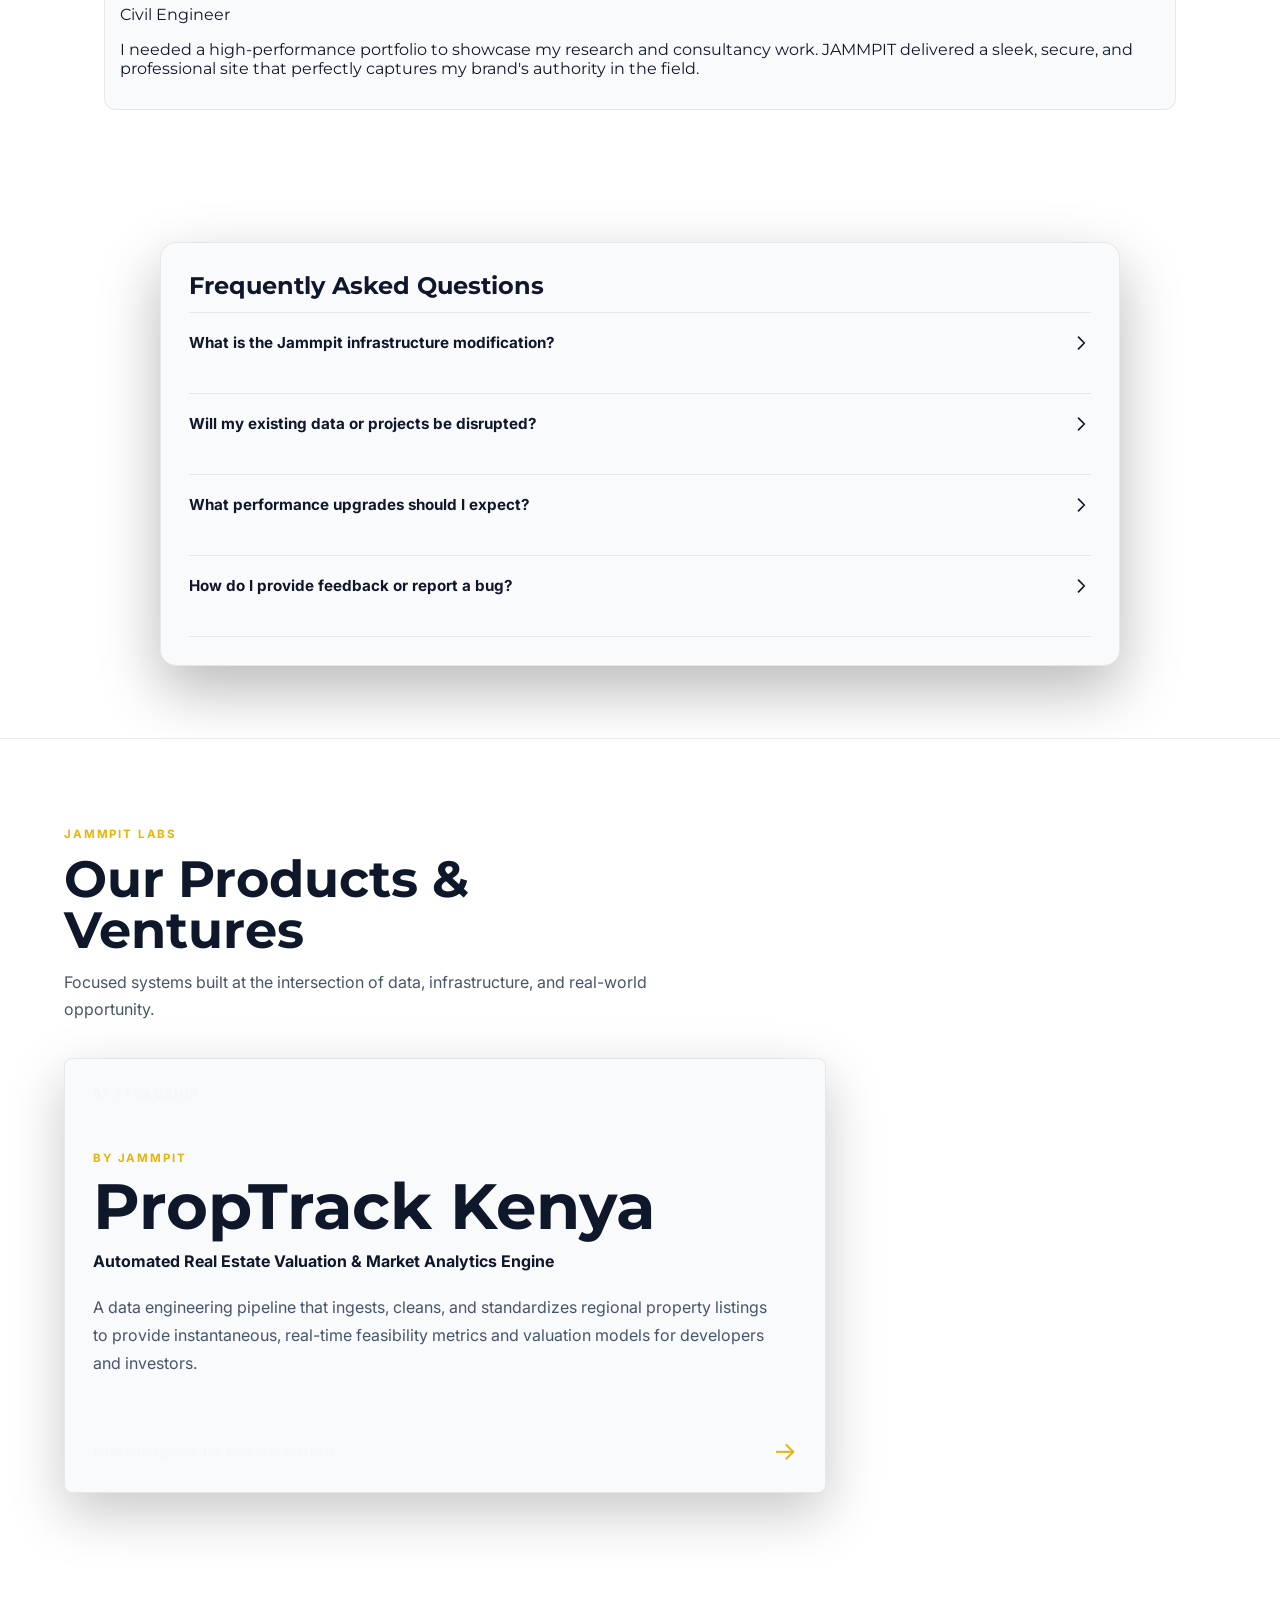
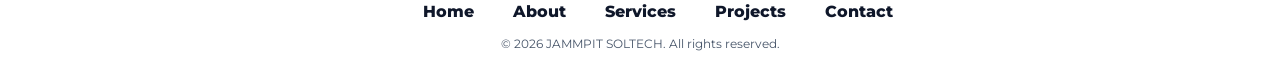
==== commit b1ae0873: "style: enhance layout and accessibility across multiple pages; add projects page and update navigati" ====
--- a/index.html
+++ b/index.html
@@ -8,13 +8,21 @@
     </head>
 
     <body>
+        <div class="jammpit-ticker-banner">
+            <p>⚙️ <strong>SYSTEM UPDATE:</strong> JAMMPIT SOLTECH is currently undergoing infrastructure modifications. Core data pipelines and full-stack assets are actively deploying.</p>
+        </div>
         <header >
-            <div class="logo"><span>JAMMPIT SOLTECH</span></div>
+            <div class="jammpit-logo-notch">
+                <a href="index.html" class="logo-brand-block">
+                    <span class="logo-acronym">JTS</span>
+                    <span class="logo-subtext">JAMMPIT TECH SOLUTIONS</span>
+                </a>
+            </div>
             <nav>
                 <a href="index.html">Home</a>
                 <a href="about.html">About</a>
                 <a href="services.html">Services</a>
-                <a href="resources.html">Resources</a>
+                <a href="projects.html">Projects</a>
                 <a href="contact.html">Contact</a>
             </nav>
         </header>
@@ -22,6 +30,7 @@
         <section class="hero">
             <h1>Conversion-Oriented Digital Platforms</h1>
             <p>Streamlining your digital operations and enhancing user engagement.</p>
+            <div class="jammpit-slideshow-skeleton" aria-label="Future JAMMPIT venture product slideshow"></div>
         </section>
 
         <div class="container">
@@ -64,13 +73,12 @@
         <section class="jammpit-faq" aria-labelledby="faq-title">
             <div class="faq-header">
                 <h2 id="faq-title">Frequently Asked Questions</h2>
-                <span class="faq-badge">Beta Infrastructure Phase</span>
             </div>
 
             <div class="faq-list">
                 <article class="faq-item">
                     <button class="faq-question" type="button" aria-expanded="false">
-                        <span>What is the Jammpit Beta Infrastructure Phase?</span>
+                        <span>What is the Jammpit infrastructure modification?</span>
                         <svg class="faq-chevron" viewBox="0 0 24 24" aria-hidden="true">
                             <path d="m9 5 7 7-7 7" />
                         </svg>
@@ -100,7 +108,7 @@
                         </svg>
                     </button>
                     <div class="faq-answer" hidden>
-                        <p>Users on the beta infrastructure will experience up to a 40% reduction in query load times and significantly faster background API processing.</p>
+                        <p>Users on the updated infrastructure will experience up to a 40% reduction in query load times and significantly faster background API processing.</p>
                     </div>
                 </article>
 
@@ -131,7 +139,6 @@
                     <article class="venture-card venture-card-featured">
                         <div class="venture-card-topline">
                             <span class="venture-index">01 / FLAGSHIP</span>
-                            <span class="status-pill"><span class="status-dot"></span>Beta Infrastructure Phase</span>
                         </div>
                         <div class="venture-card-content">
                             <p class="venture-label">By JAMMPIT</p>
@@ -154,7 +161,7 @@
                     <a href="index.html">Home</a>
                     <a href="about.html">About</a>
                     <a href="services.html">Services</a>
-                    <a href="resources.html">Resources</a>
+                    <a href="projects.html">Projects</a>
                     <a href="contact.html">Contact</a>
                 </nav>
                 <p class="copyright">&copy; 2026 JAMMPIT SOLTECH. All rights reserved.</p>
--- a/style.css
+++ b/style.css
@@ -3,19 +3,32 @@
 @import url('https://fonts.cdnfonts.com/css/satoshi');
 
 :root {
-    --primary-green: #0b0f19;
-    --dark-bg: #0b0f19;
-    --light-text: #94a3b8;
-    --body-text: #f8fafc;
-    --white: #f8fafc;
-    --surface-1: #0b0f19;
-    --surface-2: #151d2d;
-    --surface-glass: rgba(255, 255, 255, 0.03);
-    --surface-glass-strong: rgba(11, 15, 25, 0.9);
-    --surface-border: rgba(255, 255, 255, 0.08);
-    --accent: #6366f1;
-    --accent-soft: #a5b4fc;
-    --heading-gradient: linear-gradient(100deg, #f8fafc 10%, #a5b4fc 55%, #6366f1 100%);
+    /* DEFAULT LIGHT THEME */
+    --canvas-bg: #ffffff !important;
+    --card-bg: #f8fafc !important;
+    --card-border: rgba(15, 23, 42, 0.08) !important;
+    --text-primary: #0f172a !important;
+    --text-secondary: #475569 !important;
+
+    /* BRAND CONSTANTS (Stay true across both modes) */
+    --logo-bg: #000000;
+    --logo-text: #ffffff;
+    --accent-yellow: #eab308;
+
+    /* Existing component aliases */
+    --primary-green: var(--canvas-bg);
+    --dark-bg: var(--canvas-bg);
+    --light-text: var(--text-secondary);
+    --body-text: var(--text-primary);
+    --white: var(--text-primary);
+    --surface-1: var(--canvas-bg);
+    --surface-2: var(--card-bg);
+    --surface-glass: var(--card-bg);
+    --surface-glass-strong: var(--canvas-bg);
+    --surface-border: var(--card-border);
+    --accent: var(--accent-yellow);
+    --accent-soft: var(--accent-yellow);
+    --heading-gradient: linear-gradient(100deg, var(--text-primary) 10%, var(--text-secondary) 55%, var(--accent-yellow) 100%);
     --ease-standard: 240ms ease-in-out;
     --ease-emphasized: 360ms cubic-bezier(0.2, 0.8, 0.2, 1);
     --radius-sm: 6px;
@@ -33,13 +46,9 @@
 body {
     font-family: 'Montserrat', sans-serif;
     margin: 0;
-    color: var(--body-text);
-    background-image: url('images/bg6.jpg');
-    background-repeat: no-repeat;   
-    background-attachment: fixed;  
-    background-position: center;   
-    background-size: auto;      
-    background-color: #0b0f19;
+    color: var(--text-primary);
+    background-color: var(--canvas-bg) !important;
+    transition: background-color 0.3s ease, color 0.3s ease;
 
     /* These 3 lines make the footer stay at the bottom */
     display: flex;
@@ -48,39 +57,48 @@
 }
 
 /* 3. HEADER & NAVIGATION */
-header,
-.navbar {
-    position: sticky;
-    top: 0;
-    z-index: 1000;
-    background: rgba(11, 15, 25, 0.82);
-    padding: 15px 5%;
+header, .navbar {
     display: flex;
     justify-content: space-between;
     align-items: center;
-    border-bottom: 1px solid rgba(255, 255, 255, 0.08);
-    -webkit-backdrop-filter: blur(12px);
-    backdrop-filter: blur(12px);
-    transition: background-color 0.3s ease-in-out, border-color 0.3s ease-in-out;
+    padding: 0 2rem 0 0 !important;
+    background: var(--canvas-bg) !important;
+    backdrop-filter: blur(12px) !important;
+    -webkit-backdrop-filter: blur(12px) !important;
+    position: sticky !important;
+    top: 0;
+    z-index: 9999;
+    border-bottom: 2px solid var(--accent-yellow);
+}
+
+header nav {
+    display: flex;
+    align-items: center;
 }
     .logo {
     font-family: 'Satoshi', sans-serif; 
     letter-spacing: 0.60rem;
     font-size: larger; 
     font-weight: 800;
-    background: linear-gradient(90deg, #a5b4fc 0%, #6366f1 100%);
-    -webkit-background-clip: text;
-    background-clip: text;
-    -webkit-text-fill-color: transparent;
+    color: var(--text-primary);
 }
 
 nav a {
     margin-left: 35px;
     text-decoration: solid;
-    color: var(--light-text);
+    color: var(--text-primary);
     font-weight: 800;
     transition: color 0.3s ease;
     text-underline-offset: var(--dark-bg);
+}
+
+header nav a:hover,
+.navbar a:hover {
+    color: var(--accent-yellow);
+}
+
+.navbar a {
+    color: var(--text-primary) !important;
 }
 
 /* 4. MAIN CONTENT AREAS */
@@ -91,7 +109,7 @@
     background-repeat: no-repeat;   
     background-attachment: fixed;  
     background-size: auto;      
-    background-color: #0b0f19;
+    background-color: var(--canvas-bg);
 }
 
 .container {
@@ -106,11 +124,11 @@
 /* 5. COMPONENTS (Cards & Grids) */
 .card,
 .testimonial-card {
-    background: var(--surface-glass);
+    background: var(--card-bg);
     padding: 15px;
     border-radius: 12px;
     margin-bottom: 20px;
-    border: 1px solid var(--surface-border);
+    border: 1px solid var(--card-border);
 }
 
 .testimonial-grid {
@@ -131,7 +149,7 @@
 .footer-container {
     text-align: center;
     padding: 1%;
-    background: var(--surface-1);
+    background: var(--canvas-bg);
 }
 
 .footer-nav {
@@ -141,14 +159,14 @@
 .footer-nav a {
     margin: 1.px;
     text-decoration: none;
-    color: var(--body-text);
+    color: var(--text-primary);
 }
 
 /* 6. EXECUTIVE TEAM */
 .executives-section {
     margin-top: 64px;
     padding: 64px 0 20px;
-    border-top: 1px solid var(--surface-border);
+    border-top: 1px solid var(--card-border);
 }
 
 .executives-section h2 {
@@ -181,9 +199,9 @@
     justify-content: space-between;
     overflow: hidden;
     padding: 28px;
-    border: 1px solid var(--surface-border);
+    border: 1px solid var(--card-border);
     border-radius: 12px;
-    background: var(--surface-glass);
+    background: var(--card-bg);
     transition: transform 0.3s ease, border-color 0.3s ease, box-shadow 0.3s ease;
 }
 
@@ -199,7 +217,7 @@
 
 .exec-card:hover {
     transform: translateY(-5px);
-    border-color: var(--accent);
+    border-color: var(--accent-yellow) !important;
     box-shadow: 0 22px 50px rgba(0, 0, 0, 0.3);
 }
 
@@ -219,10 +237,15 @@
     line-height: 1.05;
 }
 
+.exec-card h3,
+.exec-card h4 {
+    color: var(--text-primary);
+}
+
 .exec-card h4 {
     max-width: 450px;
     margin: 0 0 18px;
-    color: var(--accent-soft);
+    color: var(--text-primary);
     font-family: 'Inter', sans-serif;
     font-size: 0.72rem;
     font-weight: 700;
@@ -233,7 +256,7 @@
 .exec-card > p {
     max-width: 440px;
     margin: 0;
-    color: var(--light-text);
+    color: var(--text-secondary);
     font-family: 'Inter', sans-serif;
     line-height: 1.7;
 }
@@ -241,17 +264,17 @@
 .focus-box {
     margin-top: auto;
     padding: 18px;
-    border-top: 1px solid var(--surface-border);
+    border-top: 1px solid var(--card-border);
     border-radius: 8px;
-    background: var(--surface-glass);
-    color: var(--light-text);
+    background: var(--card-bg);
+    color: var(--text-secondary);
     font-family: 'Inter', sans-serif;
     font-size: 0.9rem;
     line-height: 1.65;
 }
 
 .focus-box strong {
-    color: var(--accent-soft);
+    color: var(--accent-yellow);
 }
 
 @media (max-width: 760px) {
@@ -274,8 +297,8 @@
     position: relative;
     overflow: hidden;
     padding: 88px 5% 96px;
-    background: linear-gradient(135deg, rgba(2, 7, 4, 0.96), rgba(13, 35, 27, 0.94));
-    border-top: 1px solid rgba(0, 255, 200, 0.2);
+    background: var(--canvas-bg);
+    border-top: 1px solid var(--card-border);
 }
 
 .ventures-container {
@@ -292,7 +315,7 @@
 .venture-label,
 .venture-index {
     margin: 0 0 12px;
-    color: #00ffc8;
+    color: var(--accent-yellow);
     font-family: 'Inter', sans-serif;
     font-size: 0.72rem;
     font-weight: 700;
@@ -308,7 +331,7 @@
 
 .ventures-intro > p:last-child {
     margin: 0;
-    color: rgba(244, 244, 244, 0.72);
+    color: var(--text-secondary);
     font-family: 'Inter', sans-serif;
     line-height: 1.7;
 }
@@ -326,16 +349,16 @@
     flex-direction: column;
     justify-content: space-between;
     padding: 28px;
-    border: 1px solid rgba(0, 255, 200, 0.22);
+    border: 1px solid var(--card-border);
     border-radius: 8px;
-    background: linear-gradient(145deg, rgba(34, 58, 48, 0.94), rgba(17, 24, 22, 0.98));
+    background: var(--card-bg);
     box-shadow: 0 20px 55px rgba(0, 0, 0, 0.22);
     transition: transform 0.3s ease, border-color 0.3s ease, box-shadow 0.3s ease;
 }
 
 .venture-card:hover {
     transform: translateY(-6px) scale(1.01);
-    border-color: rgba(0, 255, 200, 0.65);
+    border-color: var(--accent-yellow);
     box-shadow: 0 26px 70px rgba(0, 0, 0, 0.36);
 }
 
@@ -350,29 +373,6 @@
 .venture-index {
     margin: 0;
     color: rgba(244, 244, 244, 0.5);
-}
-
-.status-pill {
-    display: inline-flex;
-    align-items: center;
-    gap: 8px;
-    padding: 8px 12px;
-    border: 1px solid rgba(0, 255, 200, 0.3);
-    border-radius: 999px;
-    color: #d9fff6;
-    background: rgba(0, 255, 200, 0.08);
-    font-family: 'Inter', sans-serif;
-    font-size: 0.75rem;
-    font-weight: 700;
-    white-space: nowrap;
-}
-
-.status-dot {
-    width: 7px;
-    height: 7px;
-    border-radius: 50%;
-    background: #00ffc8;
-    box-shadow: 0 0 12px #00ffc8;
 }
 
 .venture-card-content {
@@ -393,7 +393,7 @@
 .venture-subtitle {
     max-width: 620px;
     margin: 0 0 20px;
-    color: #b9ffec;
+    color: var(--text-primary);
     font-family: 'Inter', sans-serif;
     font-size: 1rem;
     font-weight: 700;
@@ -403,7 +403,7 @@
 .venture-description {
     max-width: 680px;
     margin: 0;
-    color: rgba(244, 244, 244, 0.72);
+    color: var(--text-secondary);
     font-family: 'Inter', sans-serif;
     line-height: 1.75;
 }
@@ -418,7 +418,7 @@
 }
 
 .venture-arrow {
-    color: #00ffc8;
+    color: var(--accent-yellow);
     font-size: 1.6rem;
     line-height: 1;
 }
@@ -437,10 +437,6 @@
     .venture-card-topline {
         align-items: flex-start;
         flex-direction: column;
-    }
-
-    .status-pill {
-        white-space: normal;
     }
 
     .venture-card-content {
@@ -457,9 +453,9 @@
         width: min(90%, 960px);
         margin: 72px auto;
         padding: 28px;
-        border: 1px solid #1f2b2f;
+        border: 1px solid var(--card-border);
         border-radius: 16px;
-        background: #0b1215;
+        background: var(--card-bg);
         box-shadow: 0 24px 60px rgba(0, 0, 0, 0.28);
     }
 
@@ -473,28 +469,16 @@
 
     .faq-header h2 {
         margin: 0;
-        color: #ffffff;
+        color: var(--text-primary);
         font-size: clamp(1.25rem, 3vw, 1.5rem);
     }
 
-    .faq-badge {
-        flex-shrink: 0;
-        padding: 5px 12px;
-        border: 1px solid rgba(16, 185, 129, 0.2);
-        border-radius: 999px;
-        color: #34d399;
-        background: rgba(16, 185, 129, 0.1);
-        font-family: 'Inter', sans-serif;
-        font-size: 0.75rem;
-        text-align: center;
-    }
-
     .faq-list {
-        border-top: 1px solid #1f2b2f;
+        border-top: 1px solid var(--card-border);
     }
 
     .faq-item {
-        border-bottom: 1px solid #1f2b2f;
+        border-bottom: 1px solid var(--card-border);
     }
 
     .faq-question {
@@ -505,7 +489,7 @@
         gap: 24px;
         padding: 20px 0;
         border: 0;
-        color: #ffffff;
+        color: var(--text-primary);
         background: transparent;
         cursor: pointer;
         font-family: 'Inter', sans-serif;
@@ -517,7 +501,7 @@
 
     .faq-question:hover,
     .faq-question[aria-expanded="true"] {
-        color: #34d399;
+        color: var(--accent-yellow);
     }
 
     .faq-chevron {
@@ -554,7 +538,7 @@
         margin: 0;
         overflow: hidden;
         padding: 0 44px 20px 0;
-        color: #9ca3af;
+        color: var(--text-secondary);
         font-family: 'Inter', sans-serif;
         font-size: 0.9rem;
         line-height: 1.75;
@@ -656,7 +640,7 @@
 
 .u-interactive:hover {
     transform: translateY(-2px);
-    border-color: rgba(0, 255, 200, 0.6);
+    border-color: var(--accent-yellow);
     box-shadow: 0 12px 28px rgba(0, 0, 0, 0.22);
 }
 
@@ -667,7 +651,7 @@
     justify-content: center;
     gap: 0.5rem;
     padding: 0.7rem 1rem;
-    border: 1px solid rgba(0, 255, 200, 0.35);
+    border: 1px solid color-mix(in srgb, var(--accent-yellow) 45%, transparent);
     border-radius: var(--radius-md);
     color: var(--primary-green);
     background: var(--accent);
@@ -732,20 +716,20 @@
     cursor: pointer;
     font-weight: bold;
     padding: 12px 16px;
-    background: rgba(255, 255, 255, 0.05); /* Sleek glass effect */
-    border: 1px solid rgba(255, 255, 255, 0.1);
+    background: var(--card-bg);
+    border: 1px solid var(--card-border);
     border-radius: 8px;
     display: flex;
     justify-content: space-between;
     align-items: center;
-    color: #ffffff;
+    color: var(--text-primary);
 }
 
 summary::after {
     content: '▶';
     font-size: 0.8rem;
     transition: transform 0.2s ease;
-    color: #4ade80;
+    color: var(--accent-yellow) !important;
 }
 
 /* Rotate tiny arrow smoothly when the FAQ item opens */
@@ -756,8 +740,163 @@
 /* answer text box inside the FAQ */
 details p {
     padding: 16px;
-    background: rgba(0, 0, 0, 0.2);
-    border-left: 3px solid #4ade80;
+    background: var(--canvas-bg);
+    border-left: 3px solid var(--accent-yellow);
     margin-top: 4px;
-    border-radius: 0 0 8px 8px;
-}    +    border-radius: 0 0 var(--radius-md) var(--radius-md);
+    color: var(--text-secondary);
+}
+
+/* --- JAMMPIT MODERN INTERACTIVE SKELETONS --- */
+
+/* Premium shimmering animation loop */
+@keyframes jammpitShimmer {
+    0% { background-position: -200% 0; }
+    100% { background-position: 200% 0; }
+}
+
+/* Master Skeleton Base Pattern: Deep dark slate with subtle pulsing light beam */
+.jammpit-slideshow-skeleton,
+.jammpit-avatar-skeleton {
+    background: linear-gradient(90deg, #131926 25%, #1b2336 50%, #131926 75%);
+    background-size: 200% 100%;
+    animation: jammpitShimmer 2.5s infinite linear;
+    border: 1px solid rgba(255, 255, 255, 0.04);
+}
+
+/* Hero Slideshow Spatial Footprint (Asymmetric wide canvas) */
+.jammpit-slideshow-skeleton {
+    width: 100%;
+    height: 420px;
+    border-radius: 16px;
+    margin: 2rem 0;
+    display: flex;
+    align-items: center;
+    justify-content: center;
+    position: relative;
+    overflow: hidden;
+}
+
+/* Elegant visual anchor for the slider placeholder */
+.jammpit-slideshow-skeleton::after {
+    content: "📁 JAMMPIT Venture Product Slider [Media Placeholder]";
+    color: #facc15;
+    font-size: 0.9rem;
+    font-weight: 500;
+    letter-spacing: 0.05em;
+    opacity: 0.7;
+}
+
+/* Executive Avatar Footprint (Perfect Geometric Circle) */
+.jammpit-avatar-skeleton {
+    width: 110px;
+    height: 110px;
+    border-radius: 50%;
+    margin-bottom: 1.5rem;
+    display: block;
+    box-shadow: 0 4px 20px rgba(0, 0, 0, 0.4);
+    border: 2px solid rgba(250, 204, 21, 0.15); /* Subtly tinted yellow border ring */
+}
+
+/* --- JAMMPIT HIGH-CONTRAST TECH DESIGN SYSTEM --- */
+
+/* Clean, Crisp Geometric Brand Notch Box */
+.jammpit-logo-notch {
+    background: #ffffff !important;
+    padding: 14px 28px 14px 24px;
+    display: inline-flex;
+    align-items: center;
+    justify-content: center;
+    position: relative;
+
+    /* Perfect mechanical angled cut instead of a broken round curve */
+    border-radius: 0 0 12px 0;
+    box-shadow: 3px 3px 10px rgba(0, 0, 0, 0.5);
+}
+
+/* --- JAMMPIT STACKED LOGO TYPOGRAPHY SYSTEM --- */
+.logo-brand-block {
+    display: flex;
+    flex-direction: column;
+    text-align: left;
+    text-decoration: none !important;
+    line-height: 1.1;
+}
+
+/* Primary Acronym (Bold, authoritative, solid black) */
+.logo-acronym {
+    color: #000000 !important;
+    font-weight: 900;
+    font-size: 1.5rem;
+    letter-spacing: -0.04em;
+    text-transform: uppercase;
+}
+
+/* Secondary Entity Descriptor (Thin, clean, aligned underneath) */
+.logo-subtext {
+    color: #475569 !important;
+    font-weight: 600;
+    font-size: 0.65rem;
+    letter-spacing: 0.08em;
+    text-transform: uppercase;
+    margin-top: 2px;
+}
+
+/* --- JAMMPIT HIGH-CONTRAST TICKER BANNER --- */
+.jammpit-ticker-banner {
+    background-color: var(--accent-yellow) !important;
+    color: #000000 !important;
+    text-align: center;
+    padding: 10px 20px;
+    font-size: 0.85rem;
+    letter-spacing: 0.02em;
+    width: 100%;
+    position: relative;
+    z-index: 10000;
+    box-shadow: 0 2px 10px rgba(0, 0, 0, 0.1);
+}
+
+.jammpit-ticker-banner p {
+    margin: 0;
+    font-weight: 500;
+}
+
+.jammpit-ticker-banner strong {
+    font-weight: 800;
+}
+
+header, .navbar {
+    position: sticky !important;
+    top: 0;
+}
+
+/* --- JAMMPIT OPEN-AIR SECTION TYPOGRAPHY --- */
+.company-intent-section {
+    display: flex;
+    flex-direction: column;
+    gap: 3.5rem;
+    margin: 4rem auto;
+    padding: 0 1.5rem;
+    max-width: 800px;
+}
+
+.intent-block h2 {
+    color: var(--text-primary);
+    font-size: 1.75rem;
+    font-weight: 800;
+    margin-bottom: 0.75rem;
+    letter-spacing: -0.02em;
+    position: relative;
+}
+
+.intent-block h2::after {
+    content: '.';
+    color: var(--accent-yellow);
+}
+
+.intent-text {
+    color: var(--text-secondary);
+    font-size: 1.15rem;
+    line-height: 1.7;
+    margin: 0;
+}
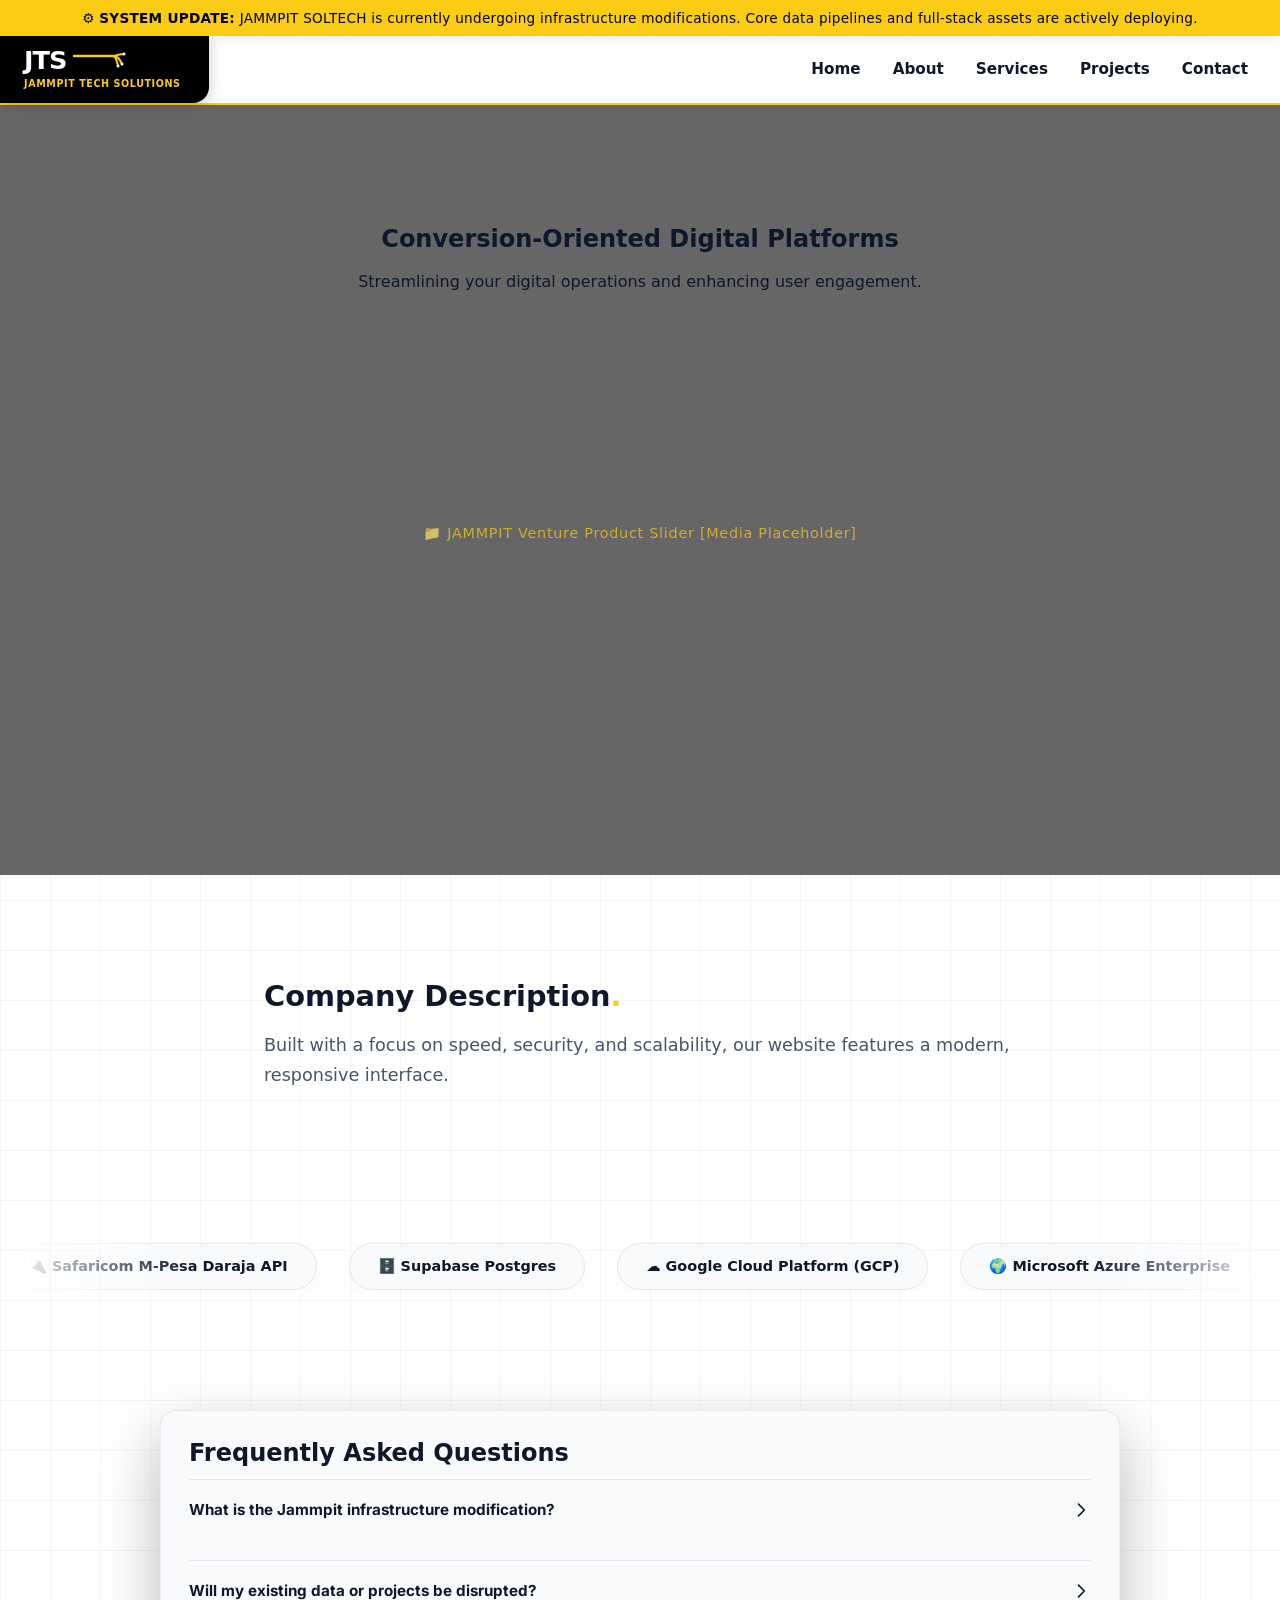
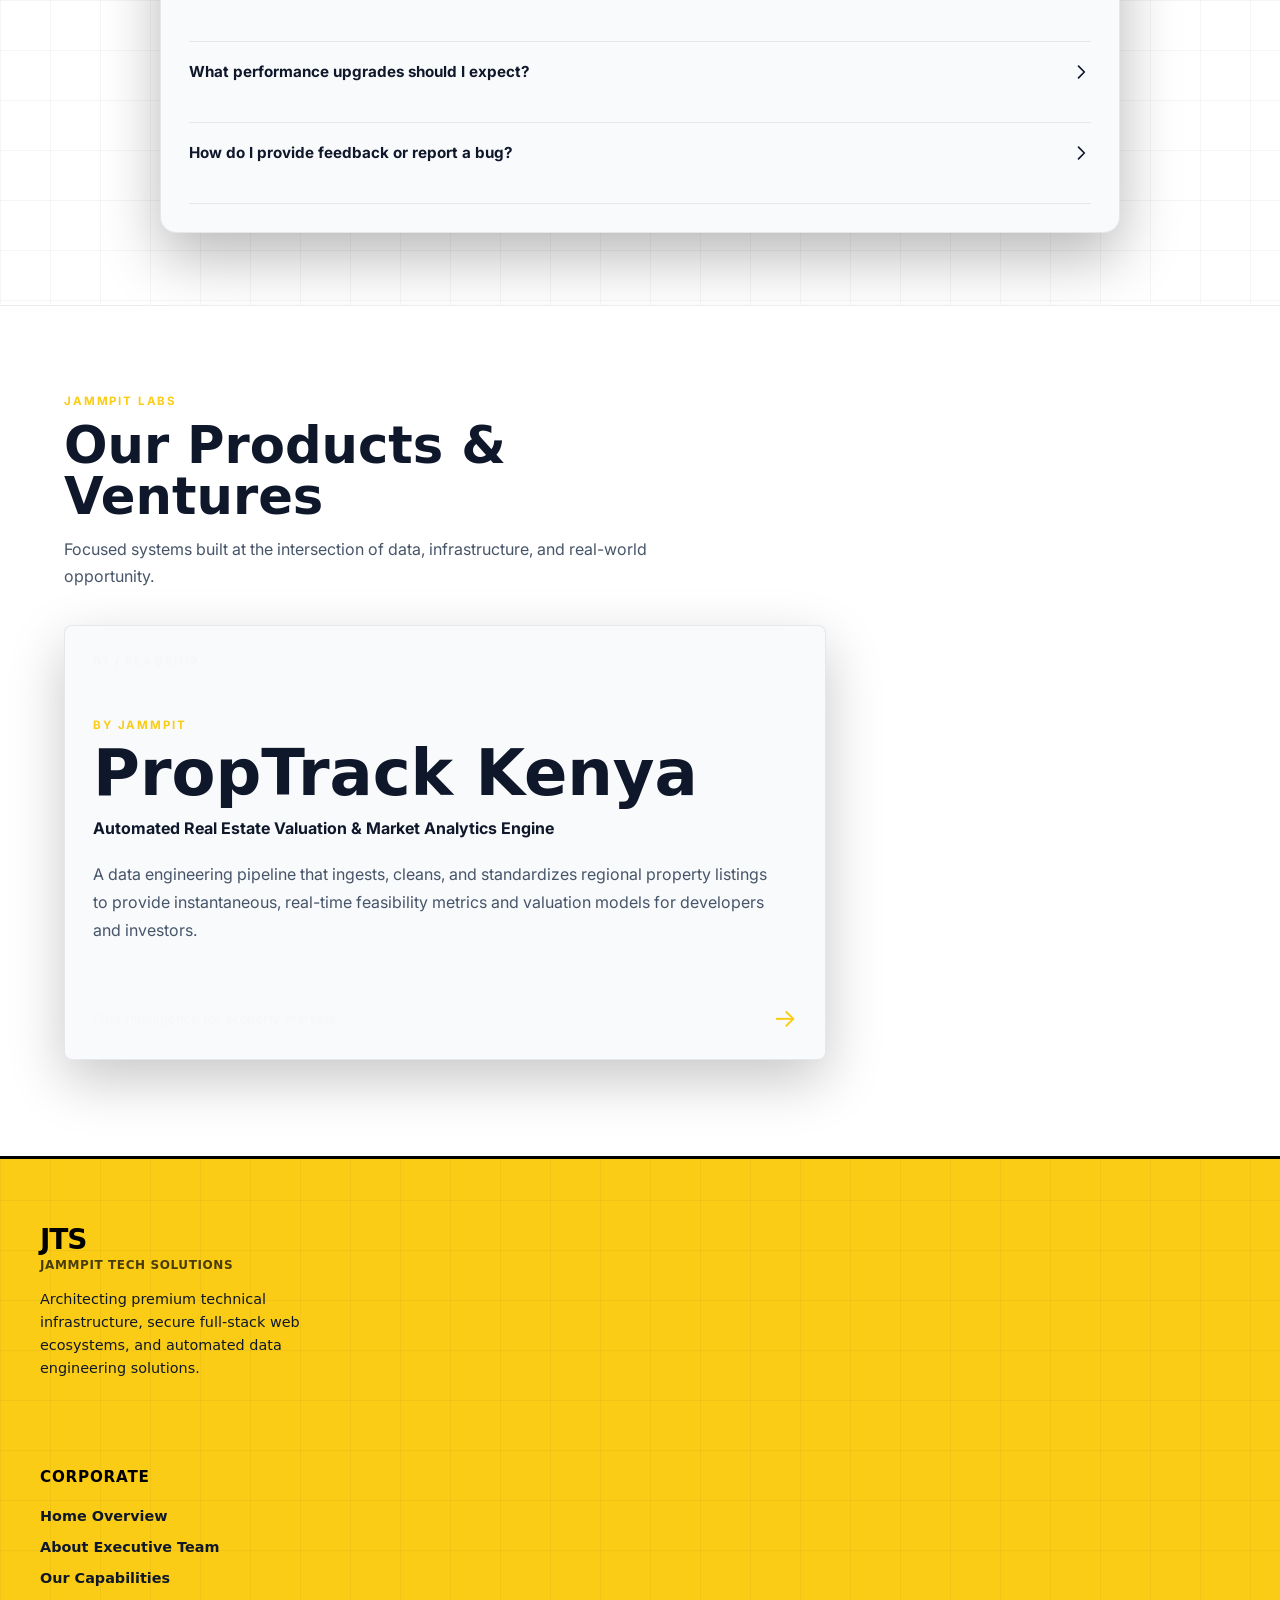
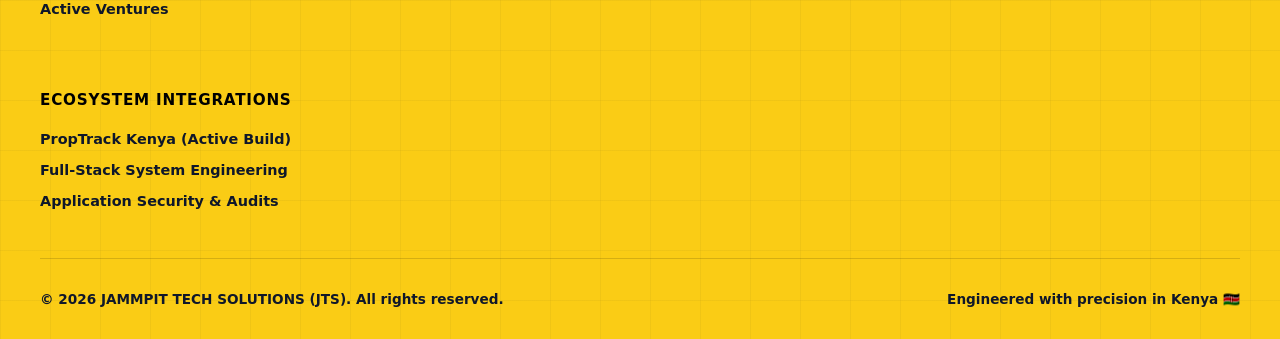
==== commit 11f649a0: "Refactor project, resources, and services pages with updated header, footer, and styling; enhance la" ====
--- a/index.html
+++ b/index.html
@@ -11,14 +11,23 @@
         <div class="jammpit-ticker-banner">
             <p>⚙️ <strong>SYSTEM UPDATE:</strong> JAMMPIT SOLTECH is currently undergoing infrastructure modifications. Core data pipelines and full-stack assets are actively deploying.</p>
         </div>
-        <header >
-            <div class="jammpit-logo-notch">
+        <header class="jts-global-header">
+            <div class="jts-branding-notch">
                 <a href="index.html" class="logo-brand-block">
-                    <span class="logo-acronym">JTS</span>
+                    <div class="logo-text-wrapper">
+                        <span class="logo-acronym">JTS</span>
+                        <svg class="jts-tech-tree-svg" width="56" height="20" viewBox="0 0 56 20" fill="none" xmlns="http://www.w3.org/2000/svg">
+                            <path d="M2 4h40" stroke="var(--accent-yellow)" stroke-width="2.5" stroke-linecap="round"/>
+                            <path d="M42 4c4 0 6 4 8 8m-8-8c3-1 6-2 10-2m-10 2c2 2 3 5 4 10" stroke="var(--accent-yellow)" stroke-width="2" stroke-linecap="round"/>
+                            <circle cx="50" cy="12" r="1.5" fill="#ffffff"/>
+                            <circle cx="52" cy="2" r="1.5" fill="#ffffff"/>
+                            <circle cx="46" cy="14" r="1.5" fill="#ffffff"/>
+                        </svg>
+                    </div>
                     <span class="logo-subtext">JAMMPIT TECH SOLUTIONS</span>
                 </a>
             </div>
-            <nav>
+            <nav class="jts-main-navbar">
                 <a href="index.html">Home</a>
                 <a href="about.html">About</a>
                 <a href="services.html">Services</a>
@@ -33,43 +42,33 @@
             <div class="jammpit-slideshow-skeleton" aria-label="Future JAMMPIT venture product slideshow"></div>
         </section>
 
-        <div class="container">
-                <h2>Company Description</h2>
-
-                <p>Built with a focus on speed, security, and scalability, our website features a modern, responsive interface.</p>
-
-                <h2 class="testimonial-header">What our users are saying.</h2>
-
-                <div class="testimonial-grid">
-                    <div class="testimonial-card">
-                        <div class="user-info">
-                            <div class="user-details">
-                                <h4>Linda Mungai</h4>
-                                <span>College Student</span>
-                            </div>
-                        </div>
-                        <p>As a computer science student, the resources and mentorship at JAMMPIT were invaluable. Their technical blog simplified complex web concepts, helping me bridge the gap between theory and industry practice.</p>
-                    </div>
-                    <div class="testimonial-card">
-                        <div class="user-info">
-                            <div class="user-details">
-                                <h4>Apex Retail Group</h4>
-                                <span>Business</span>
-                            </div>
-                        </div>
-                        <p>JAMMPIT Soltech streamlined our entire inventory management system. Their custom digital platform reduced our operational lag by 30% and provided a seamless interface for our regional managers.</p>
-                    </div>
-                    <div class="testimonial-card">
-                        <div class="user-info">
-                            <div class="user-details">
-                                <h4>Eng.Manjip Sahir</h4>
-                                <span>Civil Engineer</span>
-                            </div>
-                        </div> 
-                        <p>I needed a high-performance portfolio to showcase my research and consultancy work. JAMMPIT delivered a sleek, secure, and professional site that perfectly captures my brand's authority in the field.</p>  
-                    </div>
-                </div>
-            </div>
+        <div class="jts-page-shell">
+            <section class="jts-open-block">
+            <h2>Company Description</h2>
+
+            <p>Built with a focus on speed, security, and scalability, our website features a modern, responsive interface.</p>
+            </section>
+
+        </div>
+
+        <section class="jts-integrations-ticker-section">
+            <div class="jts-marquee-viewport">
+                <div class="marquee-stream-track">
+                    <div class="integration-node">🔌 Safaricom M-Pesa Daraja API</div>
+                    <div class="integration-node">🗄️ Supabase Postgres</div>
+                    <div class="integration-node">☁️ Google Cloud Platform (GCP)</div>
+                    <div class="integration-node">🌍 Microsoft Azure Enterprise</div>
+                    <div class="integration-node">🚀 Netlify Serverless Host</div>
+                    <div class="integration-node">📱 Airtel Money API</div>
+                    <div class="integration-node">🔌 Safaricom M-Pesa Daraja API</div>
+                    <div class="integration-node">🗄️ Supabase Postgres</div>
+                    <div class="integration-node">☁️ Google Cloud Platform (GCP)</div>
+                    <div class="integration-node">🌍 Microsoft Azure Enterprise</div>
+                    <div class="integration-node">🚀 Netlify Serverless Host</div>
+                    <div class="integration-node">📱 Airtel Money API</div>
+                </div>
+            </div>
+        </section>
         <section class="jammpit-faq" aria-labelledby="faq-title">
             <div class="faq-header">
                 <h2 id="faq-title">Frequently Asked Questions</h2>
@@ -155,16 +154,34 @@
             </div>
         </section>
 
-        <footer>
-            <div class="footer-container">
-                <nav class="footer-nav">
-                    <a href="index.html">Home</a>
-                    <a href="about.html">About</a>
-                    <a href="services.html">Services</a>
-                    <a href="projects.html">Projects</a>
-                    <a href="contact.html">Contact</a>
-                </nav>
-                <p class="copyright">&copy; 2026 JAMMPIT SOLTECH. All rights reserved.</p>
+        <footer class="jts-enterprise-footer">
+            <div class="footer-matrix-container">
+                <div class="footer-brand-pane">
+                    <span class="f-acronym">JTS</span>
+                    <p class="f-tagline">JAMMPIT TECH SOLUTIONS</p>
+                    <p class="f-desc">Architecting premium technical infrastructure, secure full-stack web ecosystems, and automated data engineering solutions.</p>
+                </div>
+                <div class="footer-links-column">
+                    <h5>Corporate</h5>
+                    <ul>
+                        <li><a href="index.html">Home Overview</a></li>
+                        <li><a href="about.html">About Executive Team</a></li>
+                        <li><a href="services.html">Our Capabilities</a></li>
+                        <li><a href="projects.html">Active Ventures</a></li>
+                    </ul>
+                </div>
+                <div class="footer-links-column">
+                    <h5>Ecosystem Integrations</h5>
+                    <ul>
+                        <li><a href="projects.html">PropTrack Kenya (Active Build)</a></li>
+                        <li><a href="services.html">Full-Stack System Engineering</a></li>
+                        <li><a href="services.html">Application Security &amp; Audits</a></li>
+                    </ul>
+                </div>
+            </div>
+            <div class="footer-legal-bar">
+                <p>&copy; 2026 JAMMPIT TECH SOLUTIONS (JTS). All rights reserved.</p>
+                <p class="f-credit">Engineered with precision in Kenya 🇰🇪</p>
             </div>
         </footer>
 
--- a/style.css
+++ b/style.css
@@ -2,39 +2,15 @@
 @import url('https://fonts.googleapis.com/css2?family=Montserrat:wght@700;800&family=Inter:wght@400;500;700&display=swap');
 @import url('https://fonts.cdnfonts.com/css/satoshi');
 
+/* --- JTS RECONSTRUCTED SYSTEM UTILITIES & LIGHT CANVAS --- */
 :root {
-    /* DEFAULT LIGHT THEME */
     --canvas-bg: #ffffff !important;
     --card-bg: #f8fafc !important;
     --card-border: rgba(15, 23, 42, 0.08) !important;
     --text-primary: #0f172a !important;
     --text-secondary: #475569 !important;
-
-    /* BRAND CONSTANTS (Stay true across both modes) */
-    --logo-bg: #000000;
-    --logo-text: #ffffff;
-    --accent-yellow: #eab308;
-
-    /* Existing component aliases */
-    --primary-green: var(--canvas-bg);
-    --dark-bg: var(--canvas-bg);
-    --light-text: var(--text-secondary);
-    --body-text: var(--text-primary);
-    --white: var(--text-primary);
-    --surface-1: var(--canvas-bg);
-    --surface-2: var(--card-bg);
-    --surface-glass: var(--card-bg);
-    --surface-glass-strong: var(--canvas-bg);
-    --surface-border: var(--card-border);
-    --accent: var(--accent-yellow);
-    --accent-soft: var(--accent-yellow);
-    --heading-gradient: linear-gradient(100deg, var(--text-primary) 10%, var(--text-secondary) 55%, var(--accent-yellow) 100%);
-    --ease-standard: 240ms ease-in-out;
-    --ease-emphasized: 360ms cubic-bezier(0.2, 0.8, 0.2, 1);
-    --radius-sm: 6px;
+    --accent-yellow: #facc15 !important;
     --radius-md: 10px;
-    --radius-lg: 16px;
-    --radius-pill: 999px;
 }
 
 * {
@@ -44,61 +20,112 @@
 
 /* 2. THE FLEXBOX WRAPPER (This fixes your footer) */
 body {
-    font-family: 'Montserrat', sans-serif;
+    font-family: system-ui, -apple-system, sans-serif;
     margin: 0;
-    color: var(--text-primary);
+    color: var(--text-primary) !important;
     background-color: var(--canvas-bg) !important;
-    transition: background-color 0.3s ease, color 0.3s ease;
-
-    /* These 3 lines make the footer stay at the bottom */
+    position: relative;
     display: flex;
     flex-direction: column;
     min-height: 100vh;
 }
 
-/* 3. HEADER & NAVIGATION */
-header, .navbar {
-    display: flex;
-    justify-content: space-between;
-    align-items: center;
+body::before {
+    content: '';
+    position: absolute;
+    top: 0;
+    left: 0;
+    width: 100%;
+    height: 100%;
+    background-image:
+        linear-gradient(var(--card-border) 1px, transparent 1px),
+        linear-gradient(90deg, var(--card-border) 1px, transparent 1px);
+    background-size: 50px 50px;
+    opacity: 0.5;
+    pointer-events: none;
+    z-index: 0;
+}
+
+section,
+main,
+.jts-open-block {
+    position: relative;
+    z-index: 10;
+}
+
+/* --- JTS FIXED LIGHT NAVIGATION HEADER RULES --- */
+.jts-global-header {
+    display: flex !important;
+    justify-content: space-between !important;
+    align-items: center !important;
     padding: 0 2rem 0 0 !important;
-    background: var(--canvas-bg) !important;
-    backdrop-filter: blur(12px) !important;
-    -webkit-backdrop-filter: blur(12px) !important;
+    background: #ffffff !important;
     position: sticky !important;
     top: 0;
     z-index: 9999;
     border-bottom: 2px solid var(--accent-yellow);
-}
-
-header nav {
-    display: flex;
+    box-shadow: 0 4px 20px rgba(0, 0, 0, 0.02);
+}
+
+.jts-branding-notch {
+    position: relative;
+    display: inline-flex;
     align-items: center;
-}
-    .logo {
-    font-family: 'Satoshi', sans-serif; 
-    letter-spacing: 0.60rem;
-    font-size: larger; 
-    font-weight: 800;
-    color: var(--text-primary);
-}
-
-nav a {
-    margin-left: 35px;
-    text-decoration: solid;
-    color: var(--text-primary);
-    font-weight: 800;
-    transition: color 0.3s ease;
-    text-underline-offset: var(--dark-bg);
-}
-
-header nav a:hover,
-.navbar a:hover {
-    color: var(--accent-yellow);
-}
-
-.navbar a {
-    color: var(--text-primary) !important;
+    padding: 12px 28px 14px 24px;
+    background: #000000 !important;
+    border-radius: 0 0 16px 0;
+    box-shadow: 3px 3px 12px rgba(0, 0, 0, 0.15);
+    z-index: 100;
+}
+
+.logo-brand-block {
+    display: flex;
+    flex-direction: column;
+    text-decoration: none !important;
+}
+
+.logo-text-wrapper {
+    display: flex;
+    align-items: flex-end;
+    gap: 6px;
+    line-height: 1;
+}
+
+.logo-acronym {
+    color: #ffffff !important;
+    font-weight: 900;
+    font-size: 1.6rem;
+    letter-spacing: -0.04em;
+}
+
+.jts-tech-tree-svg {
+    margin-bottom: 2px;
+}
+
+.logo-subtext {
+    color: var(--accent-yellow) !important;
+    font-weight: 700;
+    font-size: 0.6rem;
+    letter-spacing: 0.06em;
+    margin-top: 4px;
+    text-transform: uppercase;
+}
+
+.jts-main-navbar {
+    display: flex;
+    gap: 2rem;
+}
+
+.jts-main-navbar a {
+    color: #0f172a !important;
+    text-decoration: none !important;
+    font-weight: 600;
+    font-size: 0.95rem;
+    transition: color 0.2s ease;
+}
+
+.jts-main-navbar a:hover {
+    color: var(--accent-yellow) !important;
 }
 
 /* 4. MAIN CONTENT AREAS */
@@ -112,57 +139,133 @@
     background-color: var(--canvas-bg);
 }
 
-.container {
+/* --- JTS CONSOLIDATED GLOBAL CORE DESIGN UTILITIES --- */
+.jts-page-shell {
     max-width: 1200px;
     margin: 0 auto;
-    /* Centers the content horizontally */
     padding: 40px 5%;
     flex: 1;
-    /* This pushes the footer down by taking up all available space */
-}
-
-/* 5. COMPONENTS (Cards & Grids) */
-.card,
-.testimonial-card {
-    background: var(--card-bg);
-    padding: 15px;
+}
+
+.page-title {
+    color: var(--text-primary);
+    font-family: 'Montserrat', sans-serif;
+}
+
+.jts-grid-2 {
+    display: grid;
+    grid-template-columns: repeat(auto-fit, minmax(320px, 1fr));
+    gap: 3rem;
+    width: 100%;
+    max-width: 1200px;
+    margin: 0 auto;
+}
+
+.jts-card {
+    background: rgba(248, 250, 252, 0.85) !important;
+    backdrop-filter: blur(8px);
+    border: 1px solid var(--card-border) !important;
     border-radius: 12px;
-    margin-bottom: 20px;
-    border: 1px solid var(--card-border);
-}
-
-.testimonial-grid {
-    display: flex;
-    flex-wrap: wrap;
-    gap: 24px;
-    justify-content: center;
-}
-
-.user-info {
+    padding: 2.5rem;
+    position: relative;
+    color: var(--text-primary) !important;
+    transition: transform 0.2s, border-color 0.2s;
+}
+
+.jts-card:hover {
+    transform: translateY(-4px);
+    border-color: var(--accent-yellow) !important;
+}
+
+.jts-card h2,
+.jts-card h3,
+.jts-card p {
+    color: var(--text-primary) !important;
+}
+
+.jts-card p {
+    color: var(--text-secondary) !important;
+}
+
+/* --- JTS TECH INTEGRATIONS MARQUEE SYSTEM --- */
+.jts-integrations-ticker-section {
+    width: 100%;
+    padding: 3rem 0;
+    overflow: hidden;
+    position: relative;
+    background: transparent;
+}
+
+.jts-marquee-viewport {
+    display: flex;
+    width: 100%;
+    overflow: hidden;
+    position: relative;
+    mask-image: linear-gradient(to right, transparent, #000 15%, #000 85%, transparent);
+    -webkit-mask-image: linear-gradient(to right, transparent, #000 15%, #000 85%, transparent);
+}
+
+.marquee-stream-track {
+    display: flex;
+    gap: 2rem;
+    width: max-content;
+    animation: jtsMarqueeRun 25s infinite linear;
+}
+
+.marquee-stream-track:hover {
+    animation-play-state: paused;
+}
+
+@keyframes jtsMarqueeRun {
+    0% { transform: translateX(0); }
+    100% { transform: translateX(-50%); }
+}
+
+.integration-node {
     display: flex;
     align-items: center;
-    gap: 12px;
-    margin-bottom: 15px;
-}
-
-/* 6. FOOTER */
-.footer-container {
-    text-align: center;
-    padding: 1%;
-    background: var(--canvas-bg);
-}
-
-.footer-nav {
-    margin-bottom: 15px;
-}
-
-.footer-nav a {
-    margin: 1.px;
-    text-decoration: none;
+    background: rgba(248, 250, 252, 0.9) !important;
+    border: 1px solid var(--card-border) !important;
+    padding: 14px 28px;
+    border-radius: 40px;
+    box-shadow: 0 4px 20px rgba(0, 0, 0, 0.03);
+    white-space: nowrap;
     color: var(--text-primary);
-}
-
-/* 6. EXECUTIVE TEAM */
+    font-size: 0.9rem;
+    font-weight: 700;
+    transition: border-color 0.2s, transform 0.2s;
+}
+
+.integration-node:hover {
+    border-color: var(--accent-yellow) !important;
+    transform: scale(1.02);
+    cursor: grab;
+}
+
+.jts-open-block {
+    max-width: 800px;
+    margin: 4rem auto;
+    padding: 0 1.5rem;
+}
+
+.jts-open-block h2 {
+    color: var(--text-primary);
+    font-size: 1.8rem;
+    font-weight: 800;
+    margin-bottom: 0.75rem;
+}
+
+.jts-open-block h2::after {
+    content: '.';
+    color: var(--accent-yellow);
+}
+
+.jts-open-block p {
+    color: var(--text-secondary);
+    font-size: 1.1rem;
+    line-height: 1.7;
+}
+
 .executives-section {
     margin-top: 64px;
     padding: 64px 0 20px;
@@ -178,71 +281,46 @@
 .executives-section .subtitle {
     max-width: 680px;
     margin: 0 0 34px;
-    color: var(--light-text);
-    font-family: 'Inter', sans-serif;
+    color: var(--text-secondary);
     line-height: 1.7;
 }
 
-.meet-executives-grid {
-    display: grid;
-    grid-template-columns: repeat(2, minmax(0, 1fr));
-    align-items: stretch;
-    gap: 24px;
-}
-
-.exec-card {
-    position: relative;
-    display: flex;
-    width: 100%;
+.executive-grid .jts-card {
+    display: flex;
     min-height: 540px;
     flex-direction: column;
     justify-content: space-between;
     overflow: hidden;
-    padding: 28px;
-    border: 1px solid var(--card-border);
-    border-radius: 12px;
-    background: var(--card-bg);
-    transition: transform 0.3s ease, border-color 0.3s ease, box-shadow 0.3s ease;
-}
-
-.exec-card::before {
+}
+
+.executive-grid .jts-card::before {
     position: absolute;
     top: 0;
     left: 24px;
     width: 58px;
     height: 3px;
-    background: var(--accent);
+    background: var(--accent-yellow);
     content: '';
-}
-
-.exec-card:hover {
-    transform: translateY(-5px);
-    border-color: var(--accent-yellow) !important;
-    box-shadow: 0 22px 50px rgba(0, 0, 0, 0.3);
 }
 
 .card-num {
     align-self: flex-end;
-    color: var(--accent-soft);
+    color: var(--accent-yellow);
     font-family: 'Inter', sans-serif;
     font-size: 0.8rem;
     font-weight: 700;
     letter-spacing: 0.14em;
 }
 
-.exec-card h3 {
+.executives-section .jts-card h3 {
     max-width: 450px;
     margin: 52px 0 12px;
+    color: var(--text-primary);
     font-size: clamp(1.8rem, 3vw, 2.5rem);
     line-height: 1.05;
 }
 
-.exec-card h3,
-.exec-card h4 {
-    color: var(--text-primary);
-}
-
-.exec-card h4 {
+.executives-section .jts-card h4 {
     max-width: 450px;
     margin: 0 0 18px;
     color: var(--text-primary);
@@ -253,11 +331,10 @@
     text-transform: uppercase;
 }
 
-.exec-card > p {
+.executives-section .jts-card > p {
     max-width: 440px;
     margin: 0;
     color: var(--text-secondary);
-    font-family: 'Inter', sans-serif;
     line-height: 1.7;
 }
 
@@ -277,18 +354,25 @@
     color: var(--accent-yellow);
 }
 
+.resource-row {
+    display: flex;
+    align-items: center;
+    justify-content: space-between;
+    margin-bottom: 20px;
+}
+
+.resource-row button {
+    width: auto;
+    padding: 5px 15px;
+}
+
 @media (max-width: 760px) {
     .executives-section {
         padding-top: 48px;
     }
 
-    .meet-executives-grid {
-        grid-template-columns: 1fr;
-    }
-
-    .exec-card {
+    .executives-section .jts-card {
         min-height: 470px;
-        padding: 24px;
     }
 }
 
@@ -574,129 +658,6 @@
         }
     }
 
-.copyright {
-    font-size: 12px;
-    color: var(--light-text);
-    display: flexbox;
-    margin: 5px 0;
-}
-
-/* 8. MODERN UI UTILITIES */
-.u-container {
-    width: min(100% - 2rem, 1200px);
-    margin-inline: auto;
-}
-
-.u-glass {
-    border: 1px solid var(--surface-border);
-    border-radius: var(--radius-lg);
-    background: var(--surface-glass);
-    box-shadow: 0 18px 50px rgba(0, 0, 0, 0.24);
-    -webkit-backdrop-filter: blur(18px);
-    backdrop-filter: blur(18px);
-}
-
-.u-glass-strong {
-    background: var(--surface-glass-strong);
-}
-
-.text-gradient {
-    color: var(--accent);
-    background: var(--heading-gradient);
-    -webkit-background-clip: text;
-    background-clip: text;
-    -webkit-text-fill-color: transparent;
-}
-
-.u-surface {
-    border: 1px solid var(--surface-border);
-    border-radius: var(--radius-md);
-    background: var(--surface-1);
-}
-
-.u-radius-sm {
-    border-radius: var(--radius-sm);
-}
-
-.u-radius-md {
-    border-radius: var(--radius-md);
-}
-
-.u-radius-lg {
-    border-radius: var(--radius-lg);
-}
-
-.u-pill {
-    border-radius: var(--radius-pill);
-}
-
-.u-interactive {
-    transition: transform var(--ease-standard),
-        border-color var(--ease-standard),
-        background-color var(--ease-standard),
-        box-shadow var(--ease-standard),
-        color var(--ease-standard);
-}
-
-.u-interactive:hover {
-    transform: translateY(-2px);
-    border-color: var(--accent-yellow);
-    box-shadow: 0 12px 28px rgba(0, 0, 0, 0.22);
-}
-
-.u-button {
-    display: inline-flex;
-    min-height: 44px;
-    align-items: center;
-    justify-content: center;
-    gap: 0.5rem;
-    padding: 0.7rem 1rem;
-    border: 1px solid color-mix(in srgb, var(--accent-yellow) 45%, transparent);
-    border-radius: var(--radius-md);
-    color: var(--primary-green);
-    background: var(--accent);
-    cursor: pointer;
-    font: inherit;
-    font-weight: 700;
-    text-decoration: none;
-}
-
-.u-button:hover {
-    background: #7dffe2;
-}
-
-.u-grid-auto {
-    display: grid;
-    grid-template-columns: repeat(auto-fit, minmax(min(100%, 260px), 1fr));
-    gap: clamp(1rem, 2vw, 1.5rem);
-}
-
-.u-flow > * + * {
-    margin-top: 1rem;
-}
-
-@media (max-width: 640px) {
-    .u-container {
-        width: min(100% - 1.25rem, 1200px);
-    }
-
-    .u-glass {
-        -webkit-backdrop-filter: blur(12px);
-        backdrop-filter: blur(12px);
-    }
-
-    .u-button {
-        width: 100%;
-    }
-}
-
-@media (prefers-reduced-motion: reduce) {
-    .u-interactive,
-    .u-interactive:hover {
-        transform: none;
-        transition: none;
-    }
-}
 details {
     background: transparent !important;
     display: block;
@@ -747,21 +708,27 @@
     color: var(--text-secondary);
 }
 
-/* --- JAMMPIT MODERN INTERACTIVE SKELETONS --- */
-
-/* Premium shimmering animation loop */
-@keyframes jammpitShimmer {
+/* --- REUSABLE MEDIA SKELETONS --- */
+@keyframes jtsShimmer {
     0% { background-position: -200% 0; }
     100% { background-position: 200% 0; }
 }
 
-/* Master Skeleton Base Pattern: Deep dark slate with subtle pulsing light beam */
-.jammpit-slideshow-skeleton,
-.jammpit-avatar-skeleton {
-    background: linear-gradient(90deg, #131926 25%, #1b2336 50%, #131926 75%);
+.jts-skeleton {
+    background: linear-gradient(90deg, var(--canvas-bg) 25%, var(--card-border) 50%, var(--canvas-bg) 75%);
     background-size: 200% 100%;
-    animation: jammpitShimmer 2.5s infinite linear;
-    border: 1px solid rgba(255, 255, 255, 0.04);
+    animation: jtsShimmer 2.5s infinite linear;
+    border: 1px solid var(--card-border);
+}
+
+.jts-avatar {
+    width: 90px;
+    height: 90px;
+    border-radius: 50%;
+    margin-bottom: 1.5rem;
+    display: block;
+    box-shadow: 0 4px 20px rgba(0, 0, 0, 0.4);
+    border: 2px solid rgba(250, 204, 21, 0.15);
 }
 
 /* Hero Slideshow Spatial Footprint (Asymmetric wide canvas) */
@@ -785,61 +752,6 @@
     font-weight: 500;
     letter-spacing: 0.05em;
     opacity: 0.7;
-}
-
-/* Executive Avatar Footprint (Perfect Geometric Circle) */
-.jammpit-avatar-skeleton {
-    width: 110px;
-    height: 110px;
-    border-radius: 50%;
-    margin-bottom: 1.5rem;
-    display: block;
-    box-shadow: 0 4px 20px rgba(0, 0, 0, 0.4);
-    border: 2px solid rgba(250, 204, 21, 0.15); /* Subtly tinted yellow border ring */
-}
-
-/* --- JAMMPIT HIGH-CONTRAST TECH DESIGN SYSTEM --- */
-
-/* Clean, Crisp Geometric Brand Notch Box */
-.jammpit-logo-notch {
-    background: #ffffff !important;
-    padding: 14px 28px 14px 24px;
-    display: inline-flex;
-    align-items: center;
-    justify-content: center;
-    position: relative;
-
-    /* Perfect mechanical angled cut instead of a broken round curve */
-    border-radius: 0 0 12px 0;
-    box-shadow: 3px 3px 10px rgba(0, 0, 0, 0.5);
-}
-
-/* --- JAMMPIT STACKED LOGO TYPOGRAPHY SYSTEM --- */
-.logo-brand-block {
-    display: flex;
-    flex-direction: column;
-    text-align: left;
-    text-decoration: none !important;
-    line-height: 1.1;
-}
-
-/* Primary Acronym (Bold, authoritative, solid black) */
-.logo-acronym {
-    color: #000000 !important;
-    font-weight: 900;
-    font-size: 1.5rem;
-    letter-spacing: -0.04em;
-    text-transform: uppercase;
-}
-
-/* Secondary Entity Descriptor (Thin, clean, aligned underneath) */
-.logo-subtext {
-    color: #475569 !important;
-    font-weight: 600;
-    font-size: 0.65rem;
-    letter-spacing: 0.08em;
-    text-transform: uppercase;
-    margin-top: 2px;
 }
 
 /* --- JAMMPIT HIGH-CONTRAST TICKER BANNER --- */
@@ -865,38 +777,287 @@
     font-weight: 800;
 }
 
-header, .navbar {
-    position: sticky !important;
+/* --- JTS MODERN INTERACTIVE CONTACT CANVAS --- */
+.jts-contact-hero {
+    position: relative;
+    width: 100%;
+    min-height: 80vh;
+    display: flex;
+    align-items: center;
+    justify-content: center;
+    padding: 4rem 2rem;
+    overflow: hidden;
+    background: var(--canvas-bg);
+}
+
+/* HoneyCoin-Inspired Ambient Background Matrix */
+.canvas-ambient-grid {
+    position: absolute;
     top: 0;
-}
-
-/* --- JAMMPIT OPEN-AIR SECTION TYPOGRAPHY --- */
-.company-intent-section {
+    left: 0;
+    width: 100%;
+    height: 100%;
+    background-image:
+        linear-gradient(var(--card-border) 1px, transparent 1px),
+        linear-gradient(90deg, var(--card-border) 1px, transparent 1px);
+    background-size: 40px 40px;
+    opacity: 0.4;
+    pointer-events: none;
+    z-index: 1;
+}
+
+/* Floating Structural Micro-Elements */
+.floating-stamp {
+    position: absolute;
+    font-size: 2.5rem;
+    filter: drop-shadow(0 10px 15px rgba(0, 0, 0, 0.15));
+    user-select: none;
+    z-index: 2;
+    animation: driftFloat 6s infinite ease-in-out;
+}
+
+.dynamic-stamp-ke { top: 15%; left: 8%; animation-delay: 0s; }
+.dynamic-stamp-data { bottom: 20%; left: 12%; animation-delay: 2s; }
+.dynamic-stamp-sec { top: 25%; right: 10%; animation-delay: 4s; }
+
+@keyframes driftFloat {
+    0%, 100% { transform: translateY(0) rotate(0deg); }
+    50% { transform: translateY(-15px) rotate(5deg); }
+}
+
+/* Main Split Configuration */
+.contact-split-container {
+    position: relative;
+    z-index: 10;
+    display: grid;
+    grid-template-columns: repeat(auto-fit, minmax(320px, 1fr));
+    gap: 4rem;
+    max-width: 1100px;
+    width: 100%;
+    background: var(--card-bg);
+    border: 1px solid var(--card-border);
+    padding: 3rem;
+    border-radius: 20px;
+    box-shadow: 0 20px 40px rgba(0, 0, 0, 0.03);
+}
+
+/* Typography Mechanics */
+.ticker-badge {
+    color: var(--accent-yellow);
+    font-size: 0.75rem;
+    font-weight: 800;
+    letter-spacing: 0.1em;
+    display: block;
+    margin-bottom: 1rem;
+}
+
+.contact-text-pane h2 {
+    color: var(--text-primary);
+    font-size: 2.25rem;
+    font-weight: 900;
+    line-height: 1.2;
+    letter-spacing: -0.03em;
+    margin-bottom: 1.5rem;
+}
+
+/* --- JTS ENTERPRISE MATRIX FOOTER STYLE --- */
+.jts-enterprise-footer {
+    background: #facc15 !important;
+    border-top: 3px solid #000000;
+    padding: 4rem 2rem 2rem;
+    width: 100%;
+}
+
+.footer-matrix-container {
+    max-width: 1200px;
+    margin: 0 auto;
+    display: grid;
+    grid-template-columns: 2fr repeat(auto-fit, minmax(160px, 1fr));
+    gap: 3rem;
+    padding-bottom: 3rem;
+    border-bottom: 1px solid rgba(0, 0, 0, 0.15);
+}
+
+.footer-brand-pane .f-acronym {
+    font-size: 1.75rem;
+    font-weight: 900;
+    color: #000000 !important;
+    letter-spacing: -0.04em;
+}
+
+.footer-brand-pane .f-tagline {
+    font-size: 0.75rem;
+    font-weight: 800;
+    color: #000000 !important;
+    letter-spacing: 0.05em;
+    margin: 2px 0 1rem;
+    opacity: 0.7;
+}
+
+.footer-brand-pane .f-desc {
+    color: #0f172a !important;
+    font-size: 0.9rem;
+    line-height: 1.6;
+    max-width: 320px;
+}
+
+.footer-links-column h5 {
+    color: #000000 !important;
+    font-size: 0.95rem;
+    font-weight: 900;
+    text-transform: uppercase;
+    letter-spacing: 0.05em;
+    margin-bottom: 1.25rem;
+}
+
+.footer-links-column ul {
+    list-style: none;
+    padding: 0;
+    margin: 0;
     display: flex;
     flex-direction: column;
-    gap: 3.5rem;
-    margin: 4rem auto;
-    padding: 0 1.5rem;
-    max-width: 800px;
-}
-
-.intent-block h2 {
+    gap: 0.75rem;
+}
+
+.footer-links-column a {
+    color: #0f172a !important;
+    text-decoration: none;
+    font-size: 0.9rem;
+    font-weight: 600;
+    transition: opacity 0.2s, text-decoration 0.2s;
+}
+
+.footer-links-column a:hover {
+    text-decoration: underline !important;
+    opacity: 0.8;
+}
+
+.footer-legal-bar {
+    max-width: 1200px;
+    margin: 2rem auto 0 auto;
+    display: flex;
+    justify-content: space-between;
+    flex-wrap: wrap;
+    gap: 1rem;
+    color: #0f172a !important;
+    font-size: 0.85rem;
+    font-weight: 600;
+}
+
+.footer-legal-bar p {
+    margin: 0;
+}
+
+@media (max-width: 700px) {
+    .jts-enterprise-footer {
+        padding: 3rem 1.25rem 1.5rem;
+    }
+
+    .footer-matrix-container {
+        grid-template-columns: 1fr;
+        gap: 2.5rem;
+        padding-bottom: 2.5rem;
+    }
+
+    .footer-legal-bar {
+        flex-direction: column;
+    }
+}
+
+.contact-text-pane p {
+    color: var(--text-secondary);
+    line-height: 1.7;
+    font-size: 1.05rem;
+    margin-bottom: 2.5rem;
+}
+
+.quick-links-box {
+    display: flex;
+    flex-direction: column;
+    gap: 0.75rem;
+}
+
+.direct-link {
     color: var(--text-primary);
-    font-size: 1.75rem;
-    font-weight: 800;
-    margin-bottom: 0.75rem;
-    letter-spacing: -0.02em;
-    position: relative;
-}
-
-.intent-block h2::after {
-    content: '.';
-    color: var(--accent-yellow);
-}
-
-.intent-text {
-    color: var(--text-secondary);
-    font-size: 1.15rem;
-    line-height: 1.7;
-    margin: 0;
-}
+    font-weight: 700;
+    text-decoration: none;
+}
+
+.direct-link:hover { color: var(--accent-yellow); }
+.location-span { color: var(--text-secondary); font-size: 0.9rem; }
+
+/* Minimalist Form Controls */
+.jts-minimal-form {
+    display: flex;
+    flex-direction: column;
+    gap: 1.5rem;
+}
+
+.form-group {
+    display: flex;
+    flex-direction: column;
+    gap: 0.5rem;
+}
+
+.form-group label {
+    font-size: 0.85rem;
+    font-weight: 700;
+    color: var(--text-primary);
+    text-transform: uppercase;
+    letter-spacing: 0.05em;
+}
+
+.form-group input,
+.form-group select {
+    background: var(--canvas-bg);
+    border: 1px solid var(--card-border);
+    color: var(--text-primary);
+    padding: 12px 16px;
+    border-radius: 8px;
+    font-size: 1rem;
+    outline: none;
+    transition: border-color 0.2s;
+}
+
+.form-group input:focus,
+.form-group select:focus {
+    border-color: var(--accent-yellow);
+}
+
+.jts-submit-btn {
+    background: #000000 !important;
+    color: #ffffff !important;
+    font-weight: 700;
+    border: none;
+    padding: 14px;
+    border-radius: 8px;
+    cursor: pointer;
+    font-size: 1rem;
+    transition: transform 0.2s, background-color 0.2s;
+    margin-top: 1rem;
+}
+
+.jts-submit-btn:hover {
+    transform: translateY(-2px);
+    background-color: var(--accent-yellow) !important;
+    color: #000000 !important;
+}
+
+@media (max-width: 640px) {
+    .jts-contact-hero {
+        padding: 2rem 1rem;
+    }
+
+    .contact-split-container {
+        gap: 2.5rem;
+        padding: 2rem 1.25rem;
+    }
+
+    .contact-text-pane h2 {
+        font-size: 1.9rem;
+    }
+
+    .floating-stamp {
+        font-size: 1.75rem;
+    }
+}
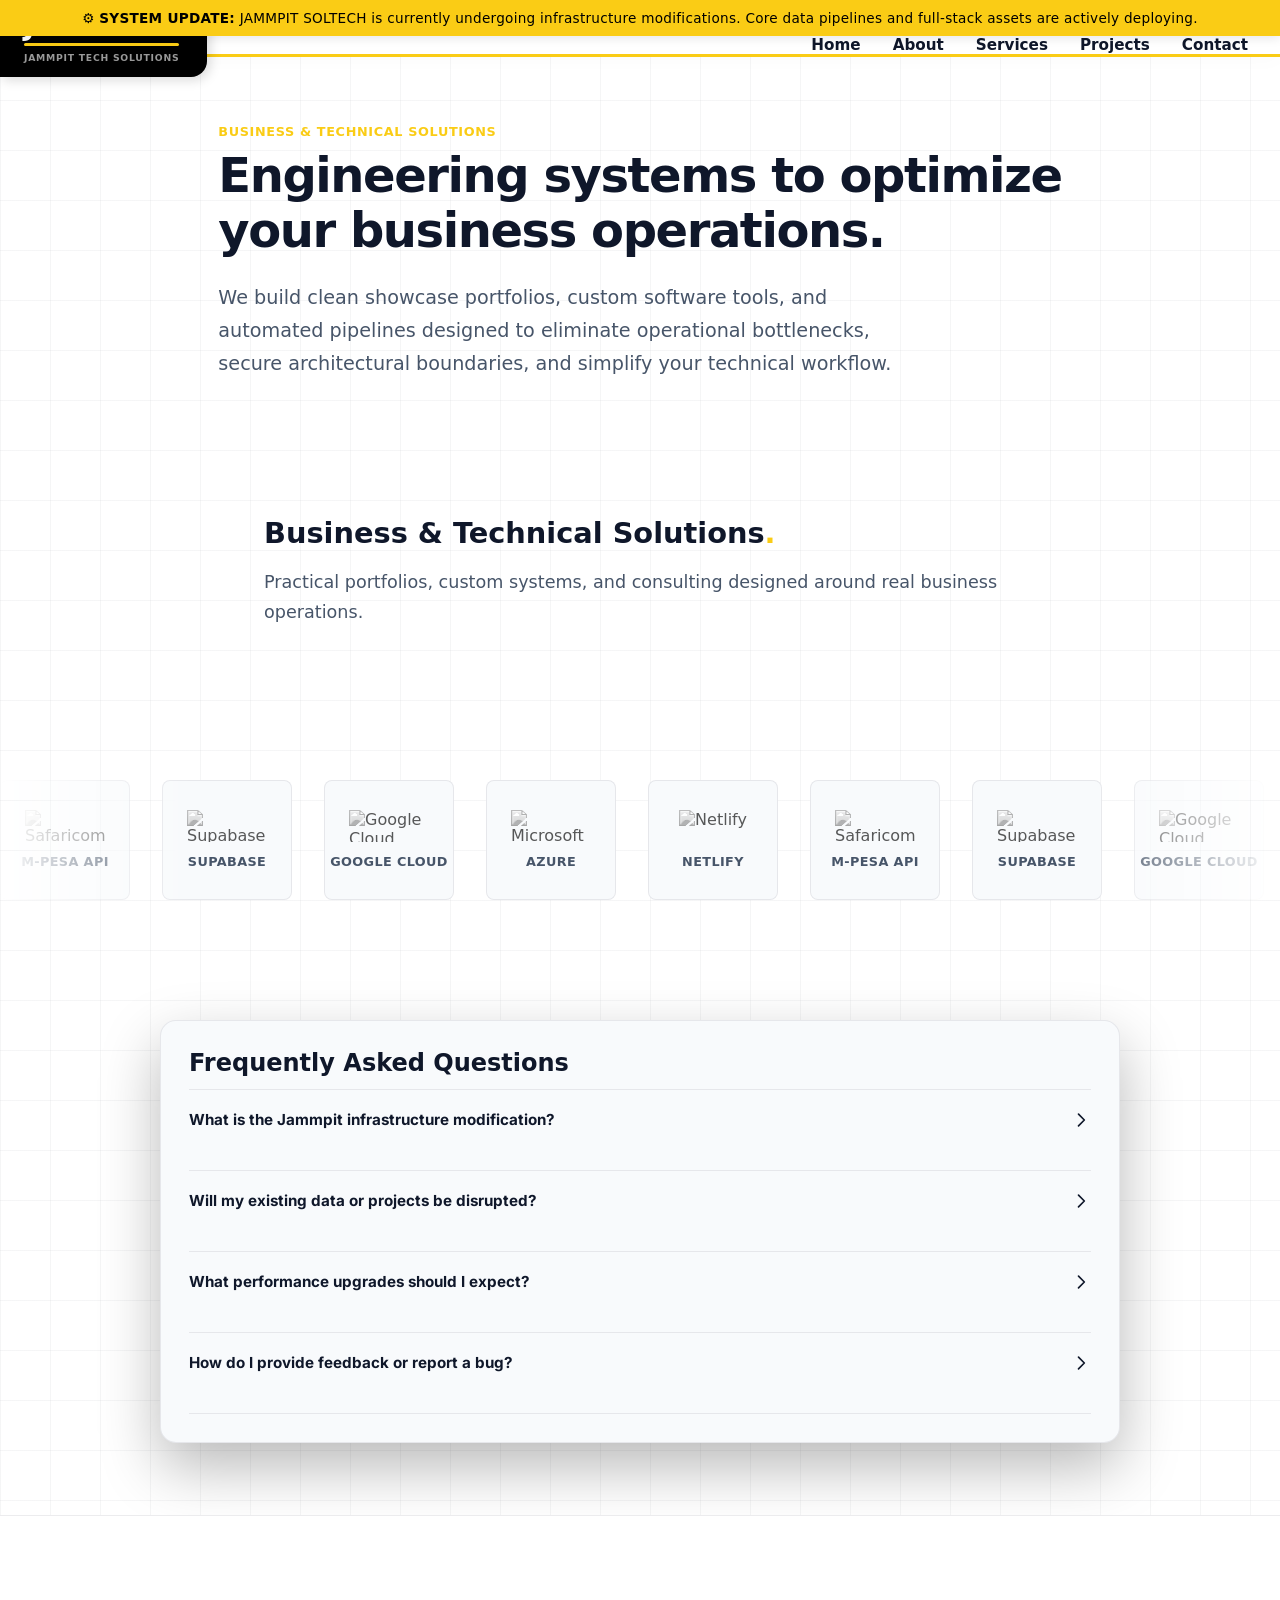
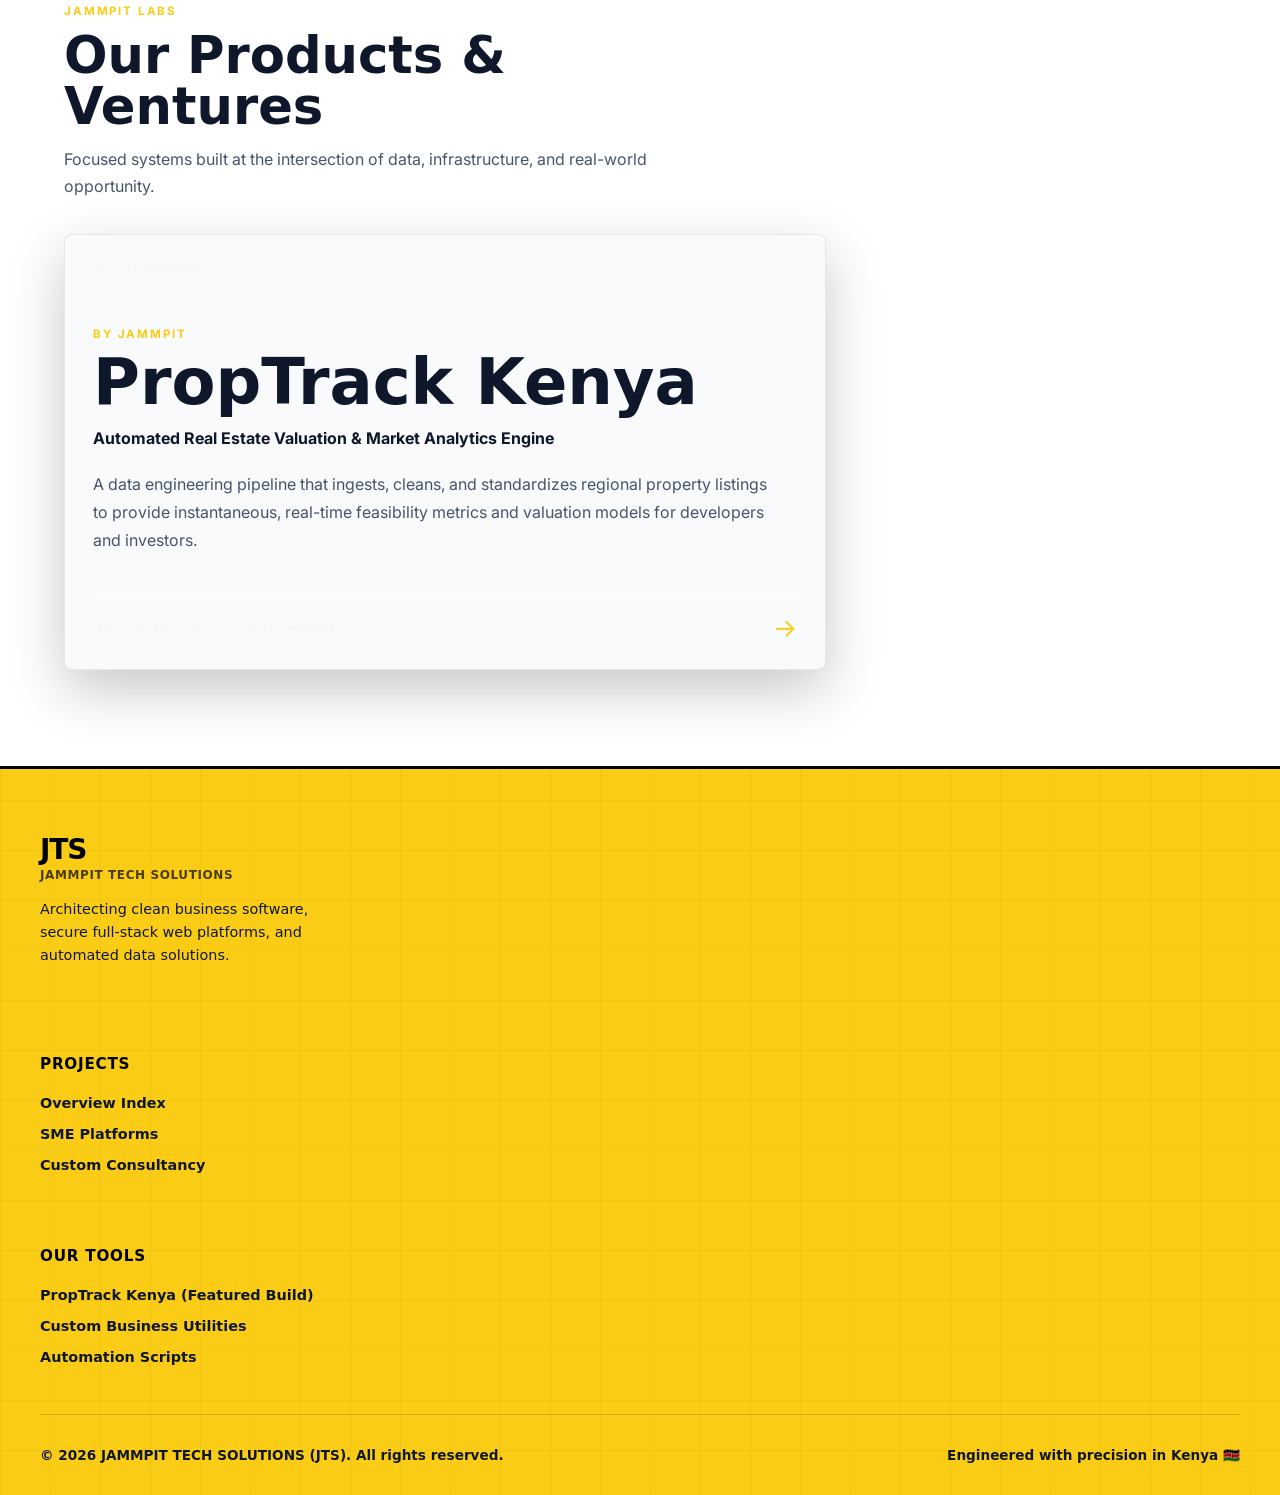
==== commit 2be03311: "Refactor website structure and enhance SEO: Update titles, meta descriptions, and keywords across al" ====
--- a/index.html
+++ b/index.html
@@ -3,7 +3,13 @@
     <head>
         <meta charset="UTF-8">
         <meta name="viewport" content="width=device-width, initial-scale=1.0">
-        <title>JAMMPIT SOLTECH</title>
+        <title>JTS | Premium Systems Engineering &amp; Scalable Data Solutions</title>
+        <meta name="description" content="JAMMPIT TECH SOLUTIONS (JTS) architects high-performance full-stack web software, secure database infrastructure pipelines, and automated cloud systems for enterprises and SMEs in East Africa.">
+        <meta name="keywords" content="Data Engineering Kenya, Systems Architecture Nairobi, Full-Stack Web Development, Cybersecurity Audit, JTS, JAMMPIT TECH SOLUTIONS, Supabase, M-Pesa Integration">
+        <meta property="og:title" content="JTS | Premium Systems Engineering &amp; Scalable Data Solutions">
+        <meta property="og:description" content="Architecting enterprise infrastructure and agile full-stack web software with precision.">
+        <meta property="og:type" content="website">
+        <meta property="og:url" content="https://github.io">
         <link rel="stylesheet" href="style.css">
     </head>
 
@@ -14,16 +20,7 @@
         <header class="jts-global-header">
             <div class="jts-branding-notch">
                 <a href="index.html" class="logo-brand-block">
-                    <div class="logo-text-wrapper">
-                        <span class="logo-acronym">JTS</span>
-                        <svg class="jts-tech-tree-svg" width="56" height="20" viewBox="0 0 56 20" fill="none" xmlns="http://www.w3.org/2000/svg">
-                            <path d="M2 4h40" stroke="var(--accent-yellow)" stroke-width="2.5" stroke-linecap="round"/>
-                            <path d="M42 4c4 0 6 4 8 8m-8-8c3-1 6-2 10-2m-10 2c2 2 3 5 4 10" stroke="var(--accent-yellow)" stroke-width="2" stroke-linecap="round"/>
-                            <circle cx="50" cy="12" r="1.5" fill="#ffffff"/>
-                            <circle cx="52" cy="2" r="1.5" fill="#ffffff"/>
-                            <circle cx="46" cy="14" r="1.5" fill="#ffffff"/>
-                        </svg>
-                    </div>
+                    <span class="logo-acronym">JTS</span>
                     <span class="logo-subtext">JAMMPIT TECH SOLUTIONS</span>
                 </a>
             </div>
@@ -36,36 +33,64 @@
             </nav>
         </header>
 
-        <section class="hero">
-            <h1>Conversion-Oriented Digital Platforms</h1>
-            <p>Streamlining your digital operations and enhancing user engagement.</p>
-            <div class="jammpit-slideshow-skeleton" aria-label="Future JAMMPIT venture product slideshow"></div>
+        <section class="jts-open-block hero-intro-section">
+            <span class="logo-subtext hero-kicker">BUSINESS &amp; TECHNICAL SOLUTIONS</span>
+            <h1>Engineering systems to optimize <br>your business operations.</h1>
+            <p>We build clean showcase portfolios, custom software tools, and automated pipelines designed to eliminate operational bottlenecks, secure architectural boundaries, and simplify your technical workflow.</p>
         </section>
 
         <div class="jts-page-shell">
             <section class="jts-open-block">
-            <h2>Company Description</h2>
-
-            <p>Built with a focus on speed, security, and scalability, our website features a modern, responsive interface.</p>
+            <h2>Business &amp; Technical Solutions</h2>
+
+            <p>Practical portfolios, custom systems, and consulting designed around real business operations.</p>
             </section>
 
         </div>
 
-        <section class="jts-integrations-ticker-section">
+        <section class="jts-integrations-ticker-section" aria-label="Ecosystem Tech Stack">
             <div class="jts-marquee-viewport">
                 <div class="marquee-stream-track">
-                    <div class="integration-node">🔌 Safaricom M-Pesa Daraja API</div>
-                    <div class="integration-node">🗄️ Supabase Postgres</div>
-                    <div class="integration-node">☁️ Google Cloud Platform (GCP)</div>
-                    <div class="integration-node">🌍 Microsoft Azure Enterprise</div>
-                    <div class="integration-node">🚀 Netlify Serverless Host</div>
-                    <div class="integration-node">📱 Airtel Money API</div>
-                    <div class="integration-node">🔌 Safaricom M-Pesa Daraja API</div>
-                    <div class="integration-node">🗄️ Supabase Postgres</div>
-                    <div class="integration-node">☁️ Google Cloud Platform (GCP)</div>
-                    <div class="integration-node">🌍 Microsoft Azure Enterprise</div>
-                    <div class="integration-node">🚀 Netlify Serverless Host</div>
-                    <div class="integration-node">📱 Airtel Money API</div>
+                    <a href="https://safaricom.co.ke" target="_blank" rel="noopener noreferrer" class="integration-logo-node" title="Safaricom M-Pesa Daraja API">
+                        <img src="https://cdn.simpleicons.org/safaricom" alt="Safaricom" loading="lazy" decoding="async">
+                        <span>M-Pesa API</span>
+                    </a>
+                    <a href="https://supabase.com" target="_blank" rel="noopener noreferrer" class="integration-logo-node" title="Supabase Storage &amp; Postgres">
+                        <img src="https://cdn.simpleicons.org/supabase" alt="Supabase" loading="lazy" decoding="async">
+                        <span>Supabase</span>
+                    </a>
+                    <a href="https://google.com" target="_blank" rel="noopener noreferrer" class="integration-logo-node" title="Google Cloud Platform Infrastructure">
+                        <img src="https://cdn.simpleicons.org/googlecloud" alt="Google Cloud" loading="lazy" decoding="async">
+                        <span>Google Cloud</span>
+                    </a>
+                    <a href="https://microsoft.com" target="_blank" rel="noopener noreferrer" class="integration-logo-node" title="Microsoft Azure Compute">
+                        <img src="https://cdn.simpleicons.org/microsoftazure" alt="Microsoft Azure" loading="lazy" decoding="async">
+                        <span>Azure</span>
+                    </a>
+                    <a href="https://netlify.com" target="_blank" rel="noopener noreferrer" class="integration-logo-node" title="Netlify Serverless Deployment Framework">
+                        <img src="https://cdn.simpleicons.org/netlify" alt="Netlify" loading="lazy" decoding="async">
+                        <span>Netlify</span>
+                    </a>
+                    <a href="https://safaricom.co.ke" target="_blank" rel="noopener noreferrer" class="integration-logo-node" title="Safaricom M-Pesa Daraja API">
+                        <img src="https://cdn.simpleicons.org/safaricom" alt="Safaricom" loading="lazy" decoding="async">
+                        <span>M-Pesa API</span>
+                    </a>
+                    <a href="https://supabase.com" target="_blank" rel="noopener noreferrer" class="integration-logo-node" title="Supabase Storage &amp; Postgres">
+                        <img src="https://cdn.simpleicons.org/supabase" alt="Supabase" loading="lazy" decoding="async">
+                        <span>Supabase</span>
+                    </a>
+                    <a href="https://google.com" target="_blank" rel="noopener noreferrer" class="integration-logo-node" title="Google Cloud Platform Infrastructure">
+                        <img src="https://cdn.simpleicons.org/googlecloud" alt="Google Cloud" loading="lazy" decoding="async">
+                        <span>Google Cloud</span>
+                    </a>
+                    <a href="https://microsoft.com" target="_blank" rel="noopener noreferrer" class="integration-logo-node" title="Microsoft Azure Compute">
+                        <img src="https://cdn.simpleicons.org/microsoftazure" alt="Microsoft Azure" loading="lazy" decoding="async">
+                        <span>Azure</span>
+                    </a>
+                    <a href="https://netlify.com" target="_blank" rel="noopener noreferrer" class="integration-logo-node" title="Netlify Serverless Deployment Framework">
+                        <img src="https://cdn.simpleicons.org/netlify" alt="Netlify" loading="lazy" decoding="async">
+                        <span>Netlify</span>
+                    </a>
                 </div>
             </div>
         </section>
@@ -159,23 +184,22 @@
                 <div class="footer-brand-pane">
                     <span class="f-acronym">JTS</span>
                     <p class="f-tagline">JAMMPIT TECH SOLUTIONS</p>
-                    <p class="f-desc">Architecting premium technical infrastructure, secure full-stack web ecosystems, and automated data engineering solutions.</p>
+                    <p class="f-desc">Architecting clean business software, secure full-stack web platforms, and automated data solutions.</p>
                 </div>
                 <div class="footer-links-column">
-                    <h5>Corporate</h5>
+                    <h5>Projects</h5>
                     <ul>
-                        <li><a href="index.html">Home Overview</a></li>
-                        <li><a href="about.html">About Executive Team</a></li>
-                        <li><a href="services.html">Our Capabilities</a></li>
-                        <li><a href="projects.html">Active Ventures</a></li>
+                        <li><a href="projects.html">Overview Index</a></li>
+                        <li><a href="services.html">SME Platforms</a></li>
+                        <li><a href="services.html">Custom Consultancy</a></li>
                     </ul>
                 </div>
                 <div class="footer-links-column">
-                    <h5>Ecosystem Integrations</h5>
+                    <h5>Our Tools</h5>
                     <ul>
-                        <li><a href="projects.html">PropTrack Kenya (Active Build)</a></li>
-                        <li><a href="services.html">Full-Stack System Engineering</a></li>
-                        <li><a href="services.html">Application Security &amp; Audits</a></li>
+                        <li><a href="#">PropTrack Kenya (Featured Build)</a></li>
+                        <li><a href="#">Custom Business Utilities</a></li>
+                        <li><a href="#">Automation Scripts</a></li>
                     </ul>
                 </div>
             </div>
@@ -204,5 +228,27 @@
                 });
             });
         </script>
+
+        <script>
+            (function() {
+                const header = document.querySelector('.jts-global-header');
+                if (!header) return;
+
+                let lastScrollY = window.scrollY;
+
+                window.addEventListener('scroll', () => {
+                    const currentScrollY = window.scrollY;
+                    if (Math.abs(currentScrollY - lastScrollY) < 10) return;
+
+                    if (currentScrollY > lastScrollY && currentScrollY > 80) {
+                        header.classList.add('jts-header-hide');
+                    } else {
+                        header.classList.remove('jts-header-hide');
+                    }
+
+                    lastScrollY = currentScrollY;
+                }, { passive: true });
+            })();
+        </script>
     </body>
 </html>
--- a/style.css
+++ b/style.css
@@ -53,7 +53,7 @@
     z-index: 10;
 }
 
-/* --- JTS FIXED LIGHT NAVIGATION HEADER RULES --- */
+/* --- JTS SMART SCROLLING NAVIGATION ENGINE --- */
 .jts-global-header {
     display: flex !important;
     justify-content: space-between !important;
@@ -63,57 +63,81 @@
     position: sticky !important;
     top: 0;
     z-index: 9999;
-    border-bottom: 2px solid var(--accent-yellow);
+    border-bottom: 3px solid var(--accent-yellow);
     box-shadow: 0 4px 20px rgba(0, 0, 0, 0.02);
+    transition: transform 0.3s cubic-bezier(0.16, 1, 0.3, 1) !important;
 }
 
 .jts-branding-notch {
-    position: relative;
+    position: fixed !important;
+    top: 0;
+    left: 0;
+    z-index: 10000;
+    background: #000000 !important;
+    padding: 12px 28px 14px 24px;
     display: inline-flex;
     align-items: center;
-    padding: 12px 28px 14px 24px;
-    background: #000000 !important;
     border-radius: 0 0 16px 0;
     box-shadow: 3px 3px 12px rgba(0, 0, 0, 0.15);
-    z-index: 100;
 }
 
 .logo-brand-block {
     display: flex;
     flex-direction: column;
+    text-align: left;
     text-decoration: none !important;
-}
-
-.logo-text-wrapper {
-    display: flex;
-    align-items: flex-end;
-    gap: 6px;
-    line-height: 1;
 }
 
 .logo-acronym {
     color: #ffffff !important;
     font-weight: 900;
-    font-size: 1.6rem;
+    font-size: 1.75rem;
     letter-spacing: -0.04em;
-}
-
-.jts-tech-tree-svg {
-    margin-bottom: 2px;
+    line-height: 1;
+    position: relative;
+    padding-bottom: 6px;
+    display: inline-block;
 }
 
 .logo-subtext {
+    color: rgba(255, 255, 255, 0.6) !important;
+    font-weight: 700;
+    font-size: 0.58rem;
+    letter-spacing: 0.08em;
+    text-transform: uppercase;
+    margin-top: 6px;
+    transition: color 0.2s;
+}
+
+.logo-acronym::after {
+    content: '';
+    position: absolute;
+    bottom: 0;
+    left: 0;
+    width: 100%;
+    height: 3px;
+    background: var(--accent-yellow);
+    border-radius: 2px;
+}
+
+.logo-brand-block:hover .logo-subtext {
     color: var(--accent-yellow) !important;
-    font-weight: 700;
-    font-size: 0.6rem;
-    letter-spacing: 0.06em;
-    margin-top: 4px;
-    text-transform: uppercase;
 }
 
 .jts-main-navbar {
     display: flex;
     gap: 2rem;
+    margin-left: auto;
+    transition: opacity 0.2s ease;
+}
+
+.jts-header-hide {
+    transform: translateY(-100%) !important;
+}
+
+.jts-header-hide .jts-branding-notch {
+    transform: translateY(100%);
+    transition: transform 0.3s cubic-bezier(0.16, 1, 0.3, 1);
 }
 
 .jts-main-navbar a {
@@ -221,49 +245,244 @@
     100% { transform: translateX(-50%); }
 }
 
-.integration-node {
-    display: flex;
+.integration-logo-node {
+    display: inline-flex;
+    flex-direction: column;
     align-items: center;
-    background: rgba(248, 250, 252, 0.9) !important;
+    justify-content: center;
+    gap: 0.75rem;
+    width: 130px;
+    height: 120px;
+    background: var(--card-bg) !important;
     border: 1px solid var(--card-border) !important;
-    padding: 14px 28px;
-    border-radius: 40px;
-    box-shadow: 0 4px 20px rgba(0, 0, 0, 0.03);
-    white-space: nowrap;
-    color: var(--text-primary);
-    font-size: 0.9rem;
+    border-radius: 8px !important;
+    text-decoration: none !important;
+    transition: transform 0.2s, border-color 0.2s, background-color 0.2s;
+}
+
+.integration-logo-node img {
+    height: 32px;
+    width: auto;
+    max-width: 80px;
+    object-fit: contain;
+    filter: grayscale(100%) opacity(70%);
+    transition: filter 0.2s ease;
+}
+
+.integration-logo-node span {
+    color: var(--text-secondary) !important;
+    font-size: 0.8rem;
     font-weight: 700;
-    transition: border-color 0.2s, transform 0.2s;
-}
-
-.integration-node:hover {
+    text-transform: uppercase;
+    letter-spacing: 0.03em;
+}
+
+.integration-logo-node:hover {
+    transform: translateY(-4px);
     border-color: var(--accent-yellow) !important;
-    transform: scale(1.02);
-    cursor: grab;
-}
-
-.jts-open-block {
+    background-color: var(--canvas-bg) !important;
+}
+
+.integration-logo-node:hover img {
+    filter: grayscale(0%) opacity(100%);
+}
+
+.integration-logo-node:hover span {
+    color: var(--text-primary) !important;
+}
+
+.jts-open-block,
+.company-intent-section {
     max-width: 800px;
     margin: 4rem auto;
     padding: 0 1.5rem;
 }
 
-.jts-open-block h2 {
+.jts-open-block h2,
+.company-intent-section h2 {
     color: var(--text-primary);
     font-size: 1.8rem;
     font-weight: 800;
     margin-bottom: 0.75rem;
 }
 
-.jts-open-block h2::after {
+.jts-open-block h2::after,
+.company-intent-section h2::after {
     content: '.';
     color: var(--accent-yellow);
 }
 
-.jts-open-block p {
+.jts-open-block p,
+.intent-text {
     color: var(--text-secondary);
     font-size: 1.1rem;
     line-height: 1.7;
+}
+
+.hero-intro-section {
+    max-width: 900px;
+    margin: 4rem auto 2rem;
+}
+
+.hero-kicker {
+    color: var(--accent-yellow) !important;
+    font-size: 0.8rem;
+    letter-spacing: 0.05em;
+    font-weight: 800;
+}
+
+.hero-intro-section h1 {
+    color: var(--text-primary);
+    font-size: clamp(2.2rem, 5vw, 3rem);
+    font-weight: 900;
+    line-height: 1.15;
+    letter-spacing: -0.03em;
+    margin: 0.5rem 0 1.5rem;
+}
+
+.hero-intro-section > p {
+    max-width: 720px;
+    margin: 0;
+    font-size: 1.2rem;
+    line-height: 1.7;
+}
+
+/* --- JTS CLIENT SUCCESS STORIES --- */
+.jts-client-stories {
+    max-width: 1200px;
+}
+
+.stories-asymmetric-header {
+    display: flex;
+    align-items: flex-start;
+    gap: 1.5rem;
+    margin-bottom: 3.5rem;
+}
+
+.header-vector-arrow {
+    width: 54px;
+    height: 54px;
+    flex-shrink: 0;
+}
+
+.header-vector-arrow svg {
+    width: 100%;
+    height: 100%;
+}
+
+.stories-kicker {
+    color: var(--text-secondary);
+    font-size: 0.75rem;
+    letter-spacing: 0.05em;
+    font-weight: 700;
+}
+
+.header-text-group h2 {
+    color: var(--text-primary);
+    font-size: 2.25rem;
+    font-weight: 900;
+    line-height: 1.2;
+    letter-spacing: -0.03em;
+    margin: 0.25rem 0 0;
+}
+
+.header-text-group h2 span {
+    color: var(--text-secondary);
+    font-weight: 700;
+}
+
+.jts-grid-3 {
+    display: grid;
+    grid-template-columns: repeat(3, minmax(0, 1fr));
+    gap: 1.5rem;
+}
+
+.jts-story-card {
+    display: flex;
+    min-height: 330px;
+    flex-direction: column;
+    justify-content: space-between;
+    padding: 2rem;
+    border: 1px solid var(--card-border);
+    border-radius: 12px;
+    background: rgba(248, 250, 252, 0.85);
+    box-shadow: 0 10px 30px rgba(15, 23, 42, 0.04);
+    transition: transform 0.2s ease, border-color 0.2s ease;
+}
+
+.jts-story-card:hover {
+    transform: translateY(-4px);
+    border-color: var(--accent-yellow);
+}
+
+.quote-mark-icon {
+    color: var(--accent-yellow);
+    font-size: 2.5rem;
+    font-weight: 900;
+    line-height: 0.8;
+}
+
+.story-body-text {
+    margin: 1.5rem 0 2rem;
+    color: var(--text-primary);
+    font-size: 1rem;
+    line-height: 1.7;
+}
+
+.story-user-footer {
+    display: flex;
+    align-items: center;
+    gap: 1rem;
+    border-top: 1px solid var(--card-border);
+    padding-top: 1.25rem;
+}
+
+.story-user-footer .jts-avatar {
+    width: 48px;
+    height: 48px;
+    flex-shrink: 0;
+    margin: 0;
+}
+
+.story-user-footer .user-info {
+    margin: 0;
+}
+
+.story-user-footer h5,
+.story-user-footer p {
+    margin: 0;
+}
+
+.story-user-footer h5 {
+    color: var(--text-primary);
+    font-size: 0.9rem;
+}
+
+.story-user-footer p {
+    color: var(--text-secondary);
+    font-size: 0.78rem;
+    line-height: 1.4;
+}
+
+@media (max-width: 900px) {
+    .jts-grid-3 {
+        grid-template-columns: 1fr;
+    }
+}
+
+@media (max-width: 640px) {
+    .stories-asymmetric-header {
+        gap: 1rem;
+    }
+
+    .header-vector-arrow {
+        width: 40px;
+        height: 40px;
+    }
+
+    .header-text-group h2 {
+        font-size: 1.75rem;
+    }
 }
 
 .executives-section {
@@ -777,89 +996,6 @@
     font-weight: 800;
 }
 
-/* --- JTS MODERN INTERACTIVE CONTACT CANVAS --- */
-.jts-contact-hero {
-    position: relative;
-    width: 100%;
-    min-height: 80vh;
-    display: flex;
-    align-items: center;
-    justify-content: center;
-    padding: 4rem 2rem;
-    overflow: hidden;
-    background: var(--canvas-bg);
-}
-
-/* HoneyCoin-Inspired Ambient Background Matrix */
-.canvas-ambient-grid {
-    position: absolute;
-    top: 0;
-    left: 0;
-    width: 100%;
-    height: 100%;
-    background-image:
-        linear-gradient(var(--card-border) 1px, transparent 1px),
-        linear-gradient(90deg, var(--card-border) 1px, transparent 1px);
-    background-size: 40px 40px;
-    opacity: 0.4;
-    pointer-events: none;
-    z-index: 1;
-}
-
-/* Floating Structural Micro-Elements */
-.floating-stamp {
-    position: absolute;
-    font-size: 2.5rem;
-    filter: drop-shadow(0 10px 15px rgba(0, 0, 0, 0.15));
-    user-select: none;
-    z-index: 2;
-    animation: driftFloat 6s infinite ease-in-out;
-}
-
-.dynamic-stamp-ke { top: 15%; left: 8%; animation-delay: 0s; }
-.dynamic-stamp-data { bottom: 20%; left: 12%; animation-delay: 2s; }
-.dynamic-stamp-sec { top: 25%; right: 10%; animation-delay: 4s; }
-
-@keyframes driftFloat {
-    0%, 100% { transform: translateY(0) rotate(0deg); }
-    50% { transform: translateY(-15px) rotate(5deg); }
-}
-
-/* Main Split Configuration */
-.contact-split-container {
-    position: relative;
-    z-index: 10;
-    display: grid;
-    grid-template-columns: repeat(auto-fit, minmax(320px, 1fr));
-    gap: 4rem;
-    max-width: 1100px;
-    width: 100%;
-    background: var(--card-bg);
-    border: 1px solid var(--card-border);
-    padding: 3rem;
-    border-radius: 20px;
-    box-shadow: 0 20px 40px rgba(0, 0, 0, 0.03);
-}
-
-/* Typography Mechanics */
-.ticker-badge {
-    color: var(--accent-yellow);
-    font-size: 0.75rem;
-    font-weight: 800;
-    letter-spacing: 0.1em;
-    display: block;
-    margin-bottom: 1rem;
-}
-
-.contact-text-pane h2 {
-    color: var(--text-primary);
-    font-size: 2.25rem;
-    font-weight: 900;
-    line-height: 1.2;
-    letter-spacing: -0.03em;
-    margin-bottom: 1.5rem;
-}
-
 /* --- JTS ENTERPRISE MATRIX FOOTER STYLE --- */
 .jts-enterprise-footer {
     background: #facc15 !important;
@@ -963,28 +1099,6 @@
         flex-direction: column;
     }
 }
-
-.contact-text-pane p {
-    color: var(--text-secondary);
-    line-height: 1.7;
-    font-size: 1.05rem;
-    margin-bottom: 2.5rem;
-}
-
-.quick-links-box {
-    display: flex;
-    flex-direction: column;
-    gap: 0.75rem;
-}
-
-.direct-link {
-    color: var(--text-primary);
-    font-weight: 700;
-    text-decoration: none;
-}
-
-.direct-link:hover { color: var(--accent-yellow); }
-.location-span { color: var(--text-secondary); font-size: 0.9rem; }
 
 /* Minimalist Form Controls */
 .jts-minimal-form {
@@ -1043,21 +1157,90 @@
     color: #000000 !important;
 }
 
+/* --- JTS FRIENDLY CONTACT CONVERSION SYSTEM --- */
+.contact-open-section {
+    max-width: 1100px;
+}
+
+.contact-card {
+    padding: 2.5rem;
+}
+
+.contact-conversion-hook {
+    display: block;
+    color: var(--accent-yellow);
+    font-size: 0.75rem;
+    font-weight: 700;
+    letter-spacing: 0.05em;
+}
+
+.contact-grid {
+    margin-top: 1.5rem;
+    gap: 2.5rem;
+    align-items: start;
+}
+
+.contact-intro-pane h2 {
+    margin: 0 0 1rem;
+    color: var(--text-primary);
+    font-size: 2.25rem;
+    font-weight: 900;
+    letter-spacing: -0.03em;
+}
+
+.contact-intro-pane p {
+    margin: 0 0 2rem;
+    color: var(--text-secondary);
+    line-height: 1.6;
+    font-size: 1.05rem;
+}
+
+.contact-details {
+    display: flex;
+    flex-direction: column;
+    gap: 0.5rem;
+    color: var(--text-primary);
+    font-size: 0.95rem;
+    font-weight: 600;
+}
+
+.contact-details span:last-child {
+    color: var(--text-secondary);
+}
+
+.contact-form {
+    width: 100%;
+    gap: 1.25rem;
+}
+
+.contact-form .form-group {
+    gap: 0.4rem;
+}
+
+.contact-form label {
+    font-size: 0.8rem;
+    font-weight: 800;
+    letter-spacing: 0.05em;
+}
+
+.contact-form input,
+.contact-form select {
+    width: 100%;
+    padding: 12px;
+}
+
+.contact-form .jts-submit-btn {
+    margin-top: 0;
+    text-transform: uppercase;
+    letter-spacing: 0.05em;
+}
+
 @media (max-width: 640px) {
-    .jts-contact-hero {
-        padding: 2rem 1rem;
-    }
-
-    .contact-split-container {
-        gap: 2.5rem;
-        padding: 2rem 1.25rem;
-    }
-
-    .contact-text-pane h2 {
+    .contact-card {
+        padding: 1.5rem;
+    }
+
+    .contact-intro-pane h2 {
         font-size: 1.9rem;
     }
-
-    .floating-stamp {
-        font-size: 1.75rem;
-    }
-}
+}
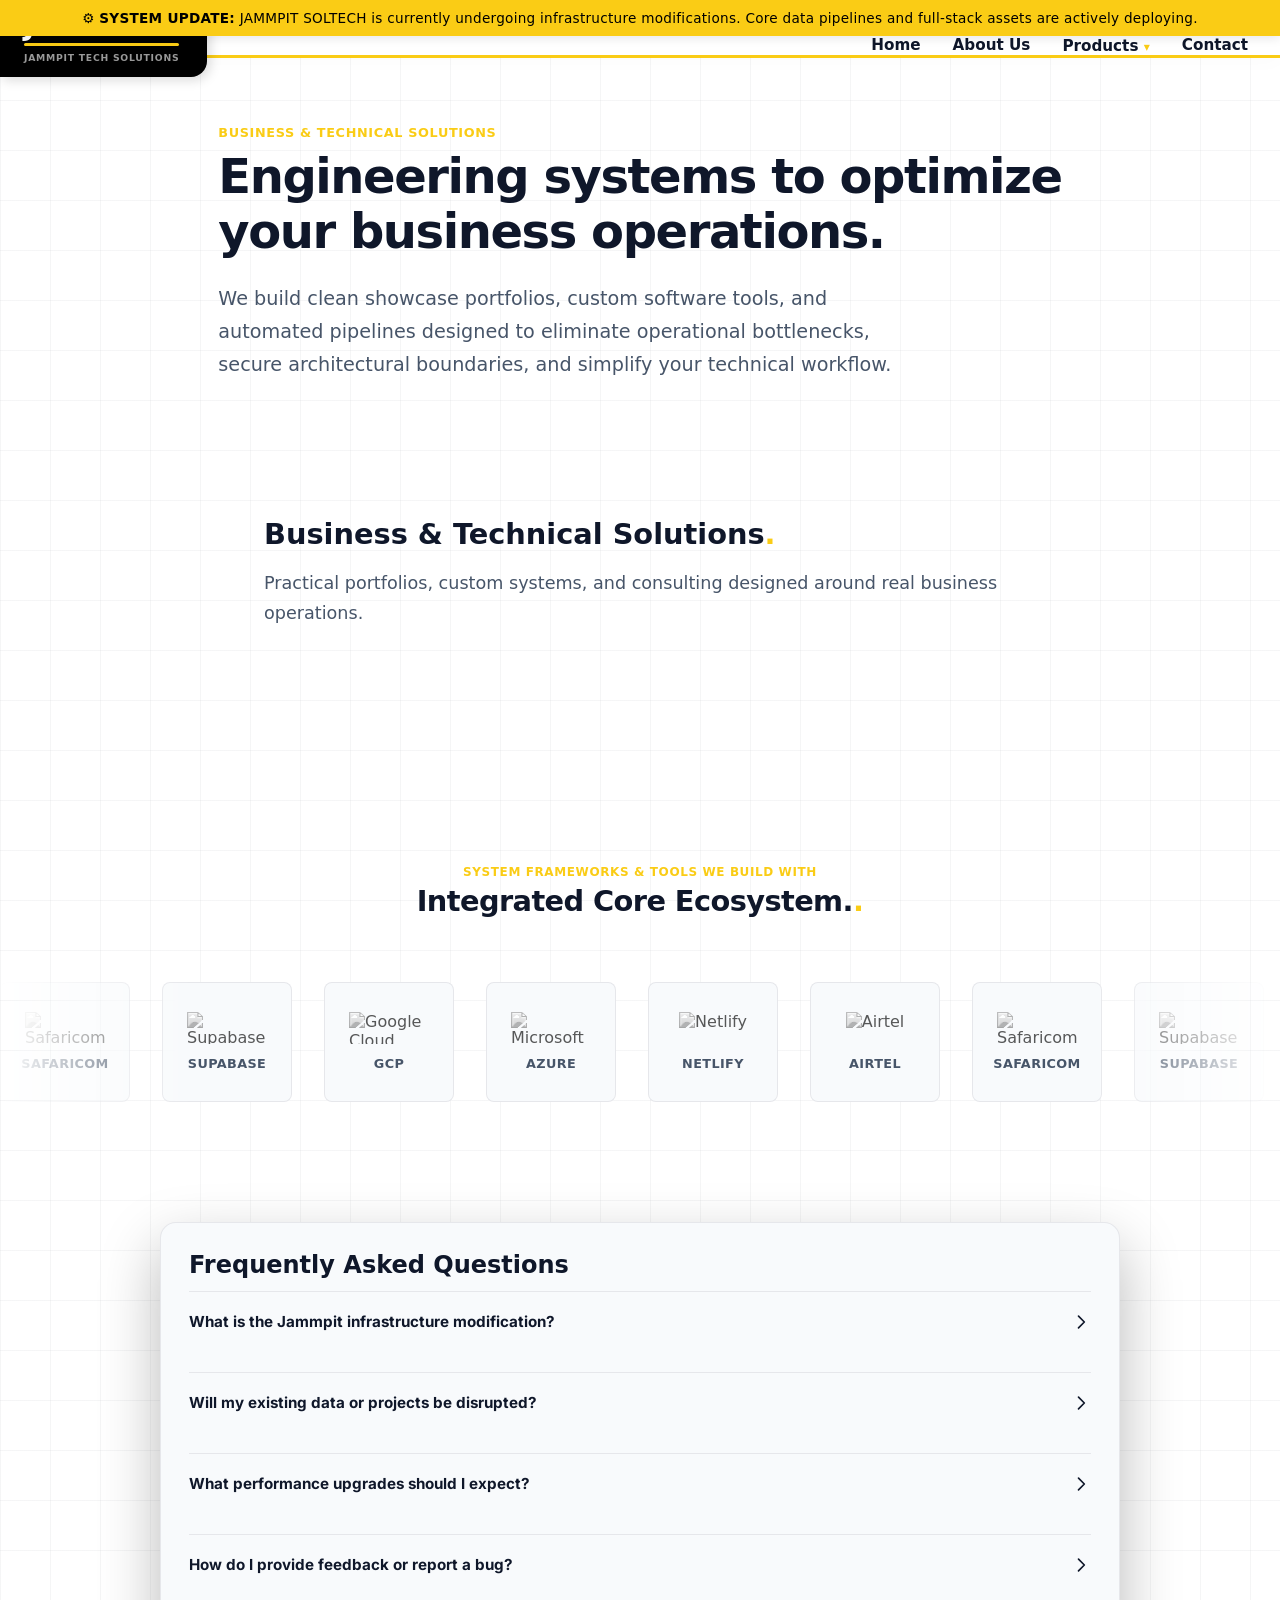
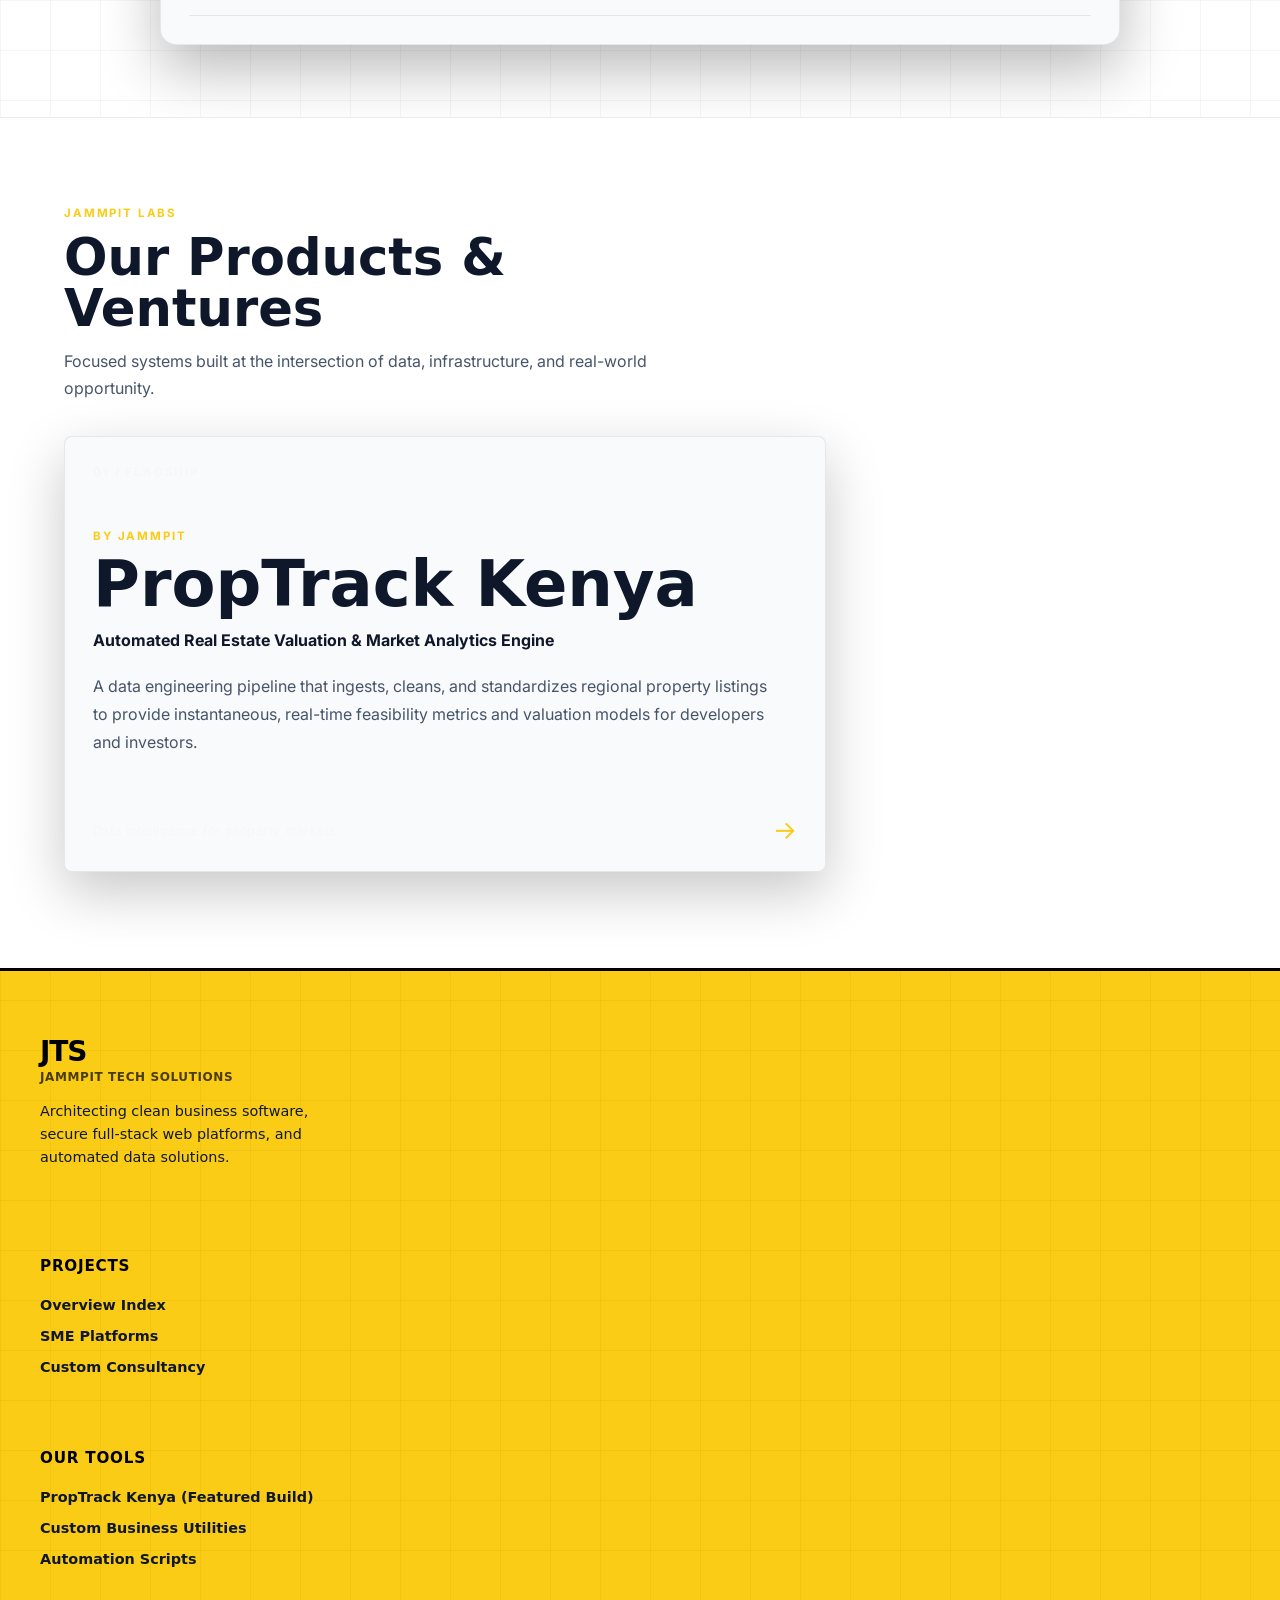
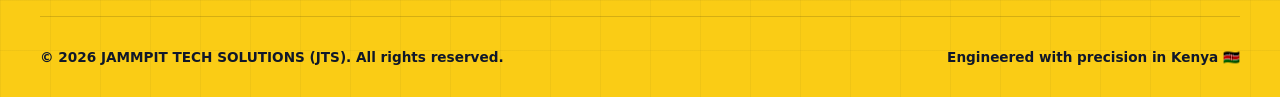
==== commit 1cc0ca54: "style: enhance navigation with mega-panel for products and tools; update layout for improved accessi" ====
--- a/index.html
+++ b/index.html
@@ -25,11 +25,10 @@
                 </a>
             </div>
             <nav class="jts-main-navbar">
-                <a href="index.html">Home</a>
-                <a href="about.html">About</a>
-                <a href="services.html">Services</a>
-                <a href="projects.html">Projects</a>
-                <a href="contact.html">Contact</a>
+                <a href="index.html" class="nav-item-link">Home</a>
+                <a href="about.html" class="nav-item-link">About Us</a>
+                <div class="jts-dropdown-trigger"><button class="dropdown-nav-btn" type="button">Products <span class="arrow-indicator">▾</span></button><div class="jts-mega-panel"><div class="mega-panel-grid"><div class="mega-column"><h6>Projects Done</h6><ul><li><a href="projects.html">📊 Portfolio Case Studies</a></li><li><a href="services.html">🏭 SME Systems Implementations</a></li><li><a href="services.html">💼 Custom System Architecture</a></li></ul></div><div class="mega-column"><h6>Our Tools</h6><ul><li><a href="#">🏠 PropTrack Kenya (Featured Build)</a></li><li><a href="#">🛠️ Custom Business Utilities</a></li><li><a href="#">⚙️ Automation Scripts</a></li></ul></div><div class="mega-column help-action-column"><h6>Help &amp; Verification</h6><ul><li><a href="#faq">❓ Frequently Asked Questions</a></li><li><a href="#">📋 Business Standards Reports</a></li></ul><div class="demo-cta-box"><a href="contact.html?intent=demo" class="mega-demo-btn">Book System Demo &rarr;</a></div></div></div></div></div>
+                <a href="contact.html" class="nav-item-link">Contact</a>
             </nav>
         </header>
 
@@ -48,53 +47,65 @@
 
         </div>
 
-        <section class="jts-integrations-ticker-section" aria-label="Ecosystem Tech Stack">
+        <section class="jts-ecosystem-section" aria-label="Ecosystem Tech Stack">
+            <div class="jts-open-block ecosystem-header">
+                <span class="logo-subtext ecosystem-kicker">SYSTEM FRAMEWORKS &amp; TOOLS WE BUILD WITH</span>
+                <h2>Integrated Core Ecosystem.</h2>
+            </div>
             <div class="jts-marquee-viewport">
                 <div class="marquee-stream-track">
-                    <a href="https://safaricom.co.ke" target="_blank" rel="noopener noreferrer" class="integration-logo-node" title="Safaricom M-Pesa Daraja API">
+                    <a href="https://safaricom.co.ke" target="_blank" rel="noopener noreferrer" class="integration-logo-node" title="Safaricom">
                         <img src="https://cdn.simpleicons.org/safaricom" alt="Safaricom" loading="lazy" decoding="async">
-                        <span>M-Pesa API</span>
-                    </a>
-                    <a href="https://supabase.com" target="_blank" rel="noopener noreferrer" class="integration-logo-node" title="Supabase Storage &amp; Postgres">
+                        <span>Safaricom</span>
+                    </a>
+                    <a href="https://supabase.com" target="_blank" rel="noopener noreferrer" class="integration-logo-node" title="Supabase">
                         <img src="https://cdn.simpleicons.org/supabase" alt="Supabase" loading="lazy" decoding="async">
                         <span>Supabase</span>
                     </a>
-                    <a href="https://google.com" target="_blank" rel="noopener noreferrer" class="integration-logo-node" title="Google Cloud Platform Infrastructure">
+                    <a href="https://google.com" target="_blank" rel="noopener noreferrer" class="integration-logo-node" title="Google Cloud Platform (GCP)">
                         <img src="https://cdn.simpleicons.org/googlecloud" alt="Google Cloud" loading="lazy" decoding="async">
-                        <span>Google Cloud</span>
-                    </a>
-                    <a href="https://microsoft.com" target="_blank" rel="noopener noreferrer" class="integration-logo-node" title="Microsoft Azure Compute">
+                        <span>GCP</span>
+                    </a>
+                    <a href="https://microsoft.com" target="_blank" rel="noopener noreferrer" class="integration-logo-node" title="Microsoft Azure">
                         <img src="https://cdn.simpleicons.org/microsoftazure" alt="Microsoft Azure" loading="lazy" decoding="async">
                         <span>Azure</span>
                     </a>
-                    <a href="https://netlify.com" target="_blank" rel="noopener noreferrer" class="integration-logo-node" title="Netlify Serverless Deployment Framework">
+                    <a href="https://netlify.com" target="_blank" rel="noopener noreferrer" class="integration-logo-node" title="Netlify">
                         <img src="https://cdn.simpleicons.org/netlify" alt="Netlify" loading="lazy" decoding="async">
                         <span>Netlify</span>
                     </a>
-                    <a href="https://safaricom.co.ke" target="_blank" rel="noopener noreferrer" class="integration-logo-node" title="Safaricom M-Pesa Daraja API">
+                    <a href="https://airtel.co.ke" target="_blank" rel="noopener noreferrer" class="integration-logo-node" title="Airtel">
+                        <img src="https://cdn.simpleicons.org/airtel" alt="Airtel" loading="lazy" decoding="async">
+                        <span>Airtel</span>
+                    </a>
+                    <a href="https://safaricom.co.ke" target="_blank" rel="noopener noreferrer" class="integration-logo-node" title="Safaricom">
                         <img src="https://cdn.simpleicons.org/safaricom" alt="Safaricom" loading="lazy" decoding="async">
-                        <span>M-Pesa API</span>
-                    </a>
-                    <a href="https://supabase.com" target="_blank" rel="noopener noreferrer" class="integration-logo-node" title="Supabase Storage &amp; Postgres">
+                        <span>Safaricom</span>
+                    </a>
+                    <a href="https://supabase.com" target="_blank" rel="noopener noreferrer" class="integration-logo-node" title="Supabase">
                         <img src="https://cdn.simpleicons.org/supabase" alt="Supabase" loading="lazy" decoding="async">
                         <span>Supabase</span>
                     </a>
-                    <a href="https://google.com" target="_blank" rel="noopener noreferrer" class="integration-logo-node" title="Google Cloud Platform Infrastructure">
+                    <a href="https://google.com" target="_blank" rel="noopener noreferrer" class="integration-logo-node" title="Google Cloud Platform (GCP)">
                         <img src="https://cdn.simpleicons.org/googlecloud" alt="Google Cloud" loading="lazy" decoding="async">
-                        <span>Google Cloud</span>
-                    </a>
-                    <a href="https://microsoft.com" target="_blank" rel="noopener noreferrer" class="integration-logo-node" title="Microsoft Azure Compute">
+                        <span>GCP</span>
+                    </a>
+                    <a href="https://microsoft.com" target="_blank" rel="noopener noreferrer" class="integration-logo-node" title="Microsoft Azure">
                         <img src="https://cdn.simpleicons.org/microsoftazure" alt="Microsoft Azure" loading="lazy" decoding="async">
                         <span>Azure</span>
                     </a>
-                    <a href="https://netlify.com" target="_blank" rel="noopener noreferrer" class="integration-logo-node" title="Netlify Serverless Deployment Framework">
+                    <a href="https://netlify.com" target="_blank" rel="noopener noreferrer" class="integration-logo-node" title="Netlify">
                         <img src="https://cdn.simpleicons.org/netlify" alt="Netlify" loading="lazy" decoding="async">
                         <span>Netlify</span>
                     </a>
-                </div>
-            </div>
-        </section>
-        <section class="jammpit-faq" aria-labelledby="faq-title">
+                    <a href="https://airtel.co.ke" target="_blank" rel="noopener noreferrer" class="integration-logo-node" title="Airtel">
+                        <img src="https://cdn.simpleicons.org/airtel" alt="Airtel" loading="lazy" decoding="async">
+                        <span>Airtel</span>
+                    </a>
+                </div>
+            </div>
+        </section>
+        <section id="faq" class="jammpit-faq" aria-labelledby="faq-title">
             <div class="faq-header">
                 <h2 id="faq-title">Frequently Asked Questions</h2>
             </div>
--- a/style.css
+++ b/style.css
@@ -152,6 +152,135 @@
     color: var(--accent-yellow) !important;
 }
 
+/* --- JTS PRODUCTS MEGA-PANEL NAVIGATION --- */
+.jts-dropdown-trigger {
+    position: relative;
+}
+
+.dropdown-nav-btn {
+    border: 0;
+    padding: 0;
+    color: #0f172a;
+    background: transparent;
+    cursor: pointer;
+    font: inherit;
+    font-size: 0.95rem;
+    font-weight: 600;
+}
+
+.arrow-indicator {
+    color: var(--accent-yellow);
+    font-size: 0.8em;
+}
+
+.jts-mega-panel {
+    position: absolute;
+    top: calc(100% + 1.25rem);
+    right: -1rem;
+    z-index: 10001;
+    display: none;
+    width: min(760px, calc(100vw - 2rem));
+    padding: 1.5rem;
+    border: 1px solid var(--card-border);
+    border-radius: 12px;
+    background: var(--card-bg);
+    box-shadow: 0 20px 45px rgba(15, 23, 42, 0.14);
+}
+
+.jts-dropdown-trigger:hover .jts-mega-panel,
+.jts-dropdown-trigger:focus-within .jts-mega-panel {
+    display: block;
+}
+
+.mega-panel-grid {
+    display: grid;
+    grid-template-columns: repeat(3, minmax(0, 1fr));
+    gap: 1.5rem;
+}
+
+.mega-column h6 {
+    margin: 0 0 0.9rem;
+    color: var(--text-primary);
+    font-size: 0.75rem;
+    letter-spacing: 0.08em;
+    text-transform: uppercase;
+}
+
+.mega-column ul {
+    display: flex;
+    flex-direction: column;
+    gap: 0.65rem;
+    margin: 0;
+    padding: 0;
+    list-style: none;
+}
+
+.mega-column li a {
+    display: block;
+    color: var(--text-secondary) !important;
+    font-size: 0.82rem;
+    font-weight: 600;
+    line-height: 1.4;
+    white-space: normal;
+}
+
+.mega-column li a:hover {
+    color: var(--accent-yellow) !important;
+}
+
+.help-action-column {
+    display: flex;
+    flex-direction: column;
+    justify-content: space-between;
+}
+
+.demo-cta-box {
+    margin-top: 1.25rem;
+    border-top: 1px dashed var(--card-border);
+    padding-top: 1rem;
+}
+
+.mega-demo-btn {
+    display: block;
+    padding: 10px;
+    border-radius: 6px;
+    color: #ffffff !important;
+    background: #000000;
+    font-size: 0.8rem;
+    font-weight: 800;
+    letter-spacing: 0.05em;
+    text-align: center;
+    text-decoration: none !important;
+    text-transform: uppercase;
+    transition: background 0.2s, transform 0.2s, box-shadow 0.2s;
+}
+
+.mega-demo-btn:hover {
+    background: var(--accent-yellow) !important;
+    color: #000000 !important;
+    transform: translateY(-1px);
+    box-shadow: 0 4px 12px rgba(0, 0, 0, 0.1);
+}
+
+@media (max-width: 760px) {
+    .jts-main-navbar {
+        gap: 1rem;
+        padding-right: 1rem;
+    }
+
+    .jts-mega-panel {
+        position: fixed;
+        top: 76px;
+        right: 1rem;
+        left: 1rem;
+        width: auto;
+    }
+
+    .mega-panel-grid {
+        grid-template-columns: 1fr;
+    }
+}
+
 /* 4. MAIN CONTENT AREAS */
 .hero {
     text-align: center;
@@ -212,12 +341,34 @@
 }
 
 /* --- JTS TECH INTEGRATIONS MARQUEE SYSTEM --- */
-.jts-integrations-ticker-section {
+.jts-ecosystem-section {
     width: 100%;
-    padding: 3rem 0;
+    padding: 4rem 0 3rem;
     overflow: hidden;
     position: relative;
     background: transparent;
+}
+
+.ecosystem-header {
+    margin: 0 auto 2rem;
+    padding: 0 1.5rem;
+    text-align: center;
+}
+
+.ecosystem-kicker {
+    color: var(--accent-yellow) !important;
+    font-size: 0.75rem;
+    letter-spacing: 0.05em;
+    font-weight: 700;
+    text-transform: uppercase;
+}
+
+.ecosystem-header h2 {
+    margin: 0.25rem 0 0;
+    color: var(--text-primary);
+    font-size: 1.75rem;
+    font-weight: 900;
+    letter-spacing: -0.02em;
 }
 
 .jts-marquee-viewport {
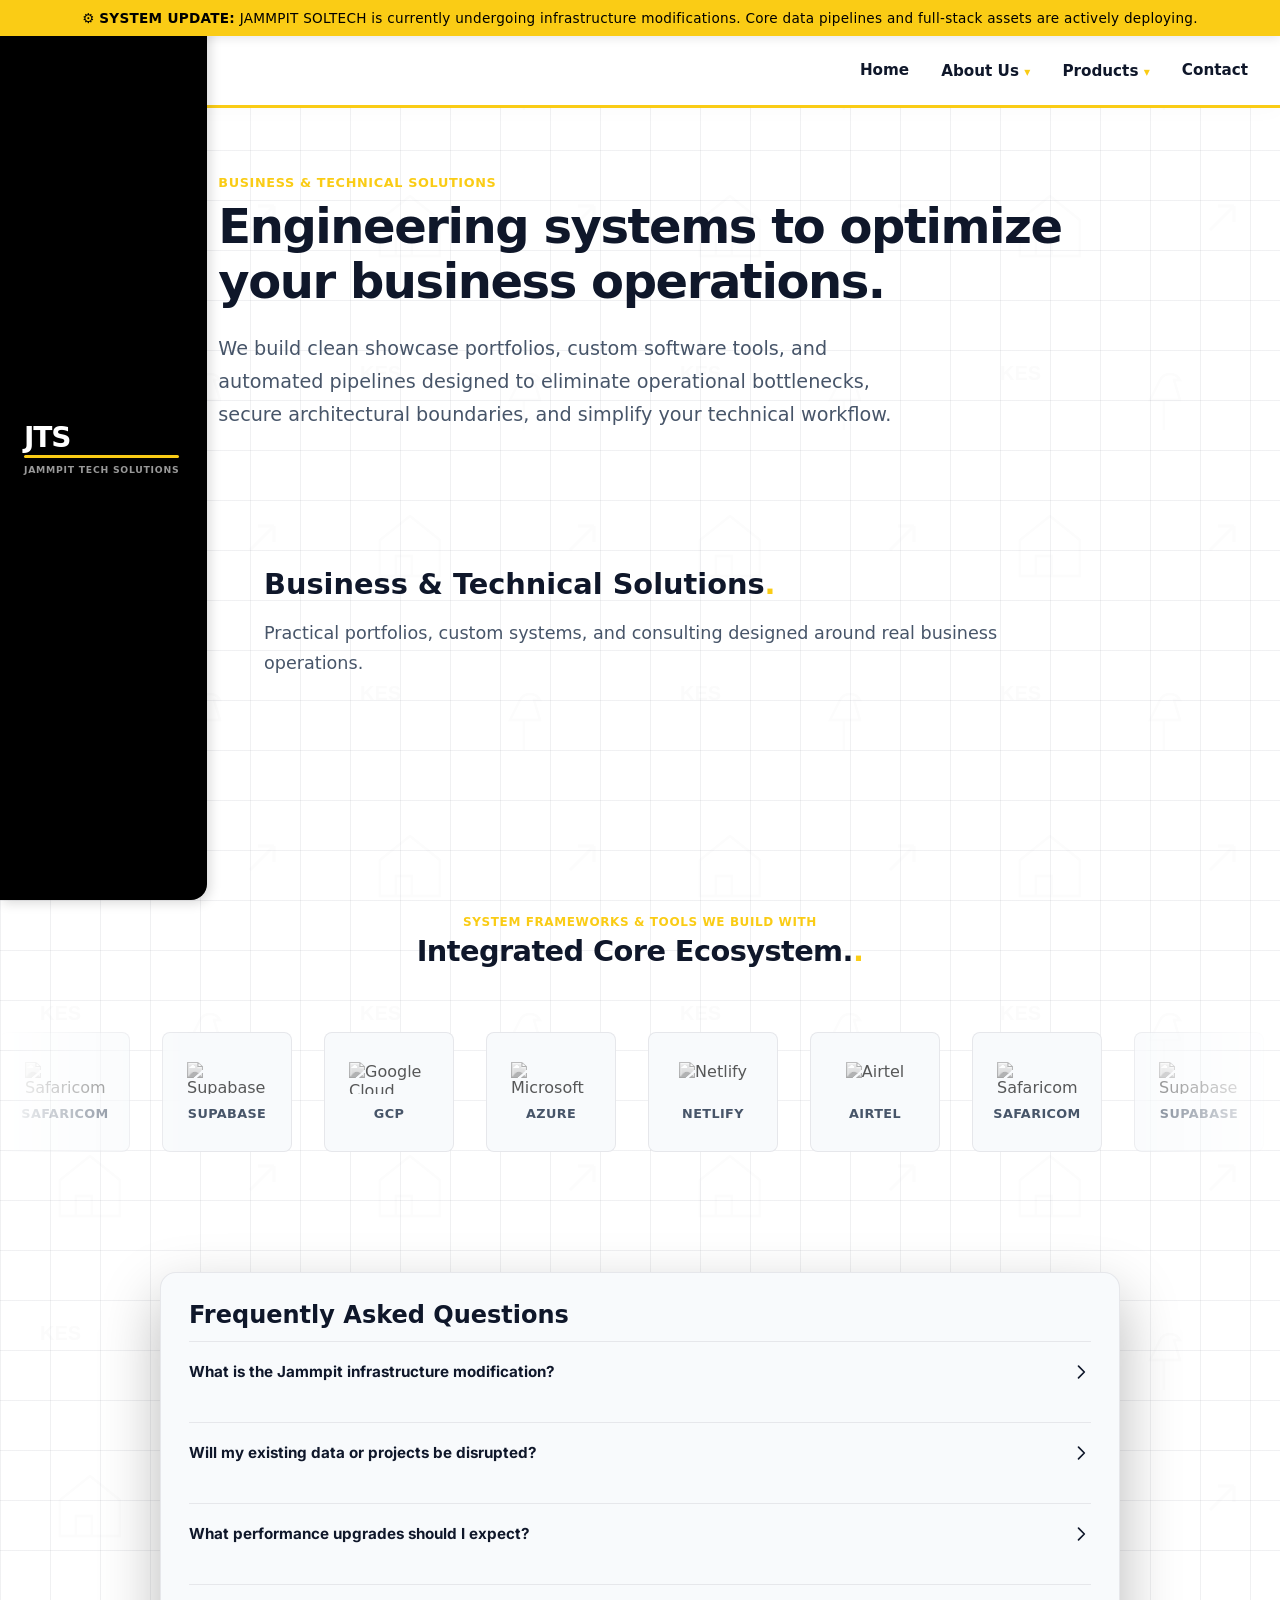
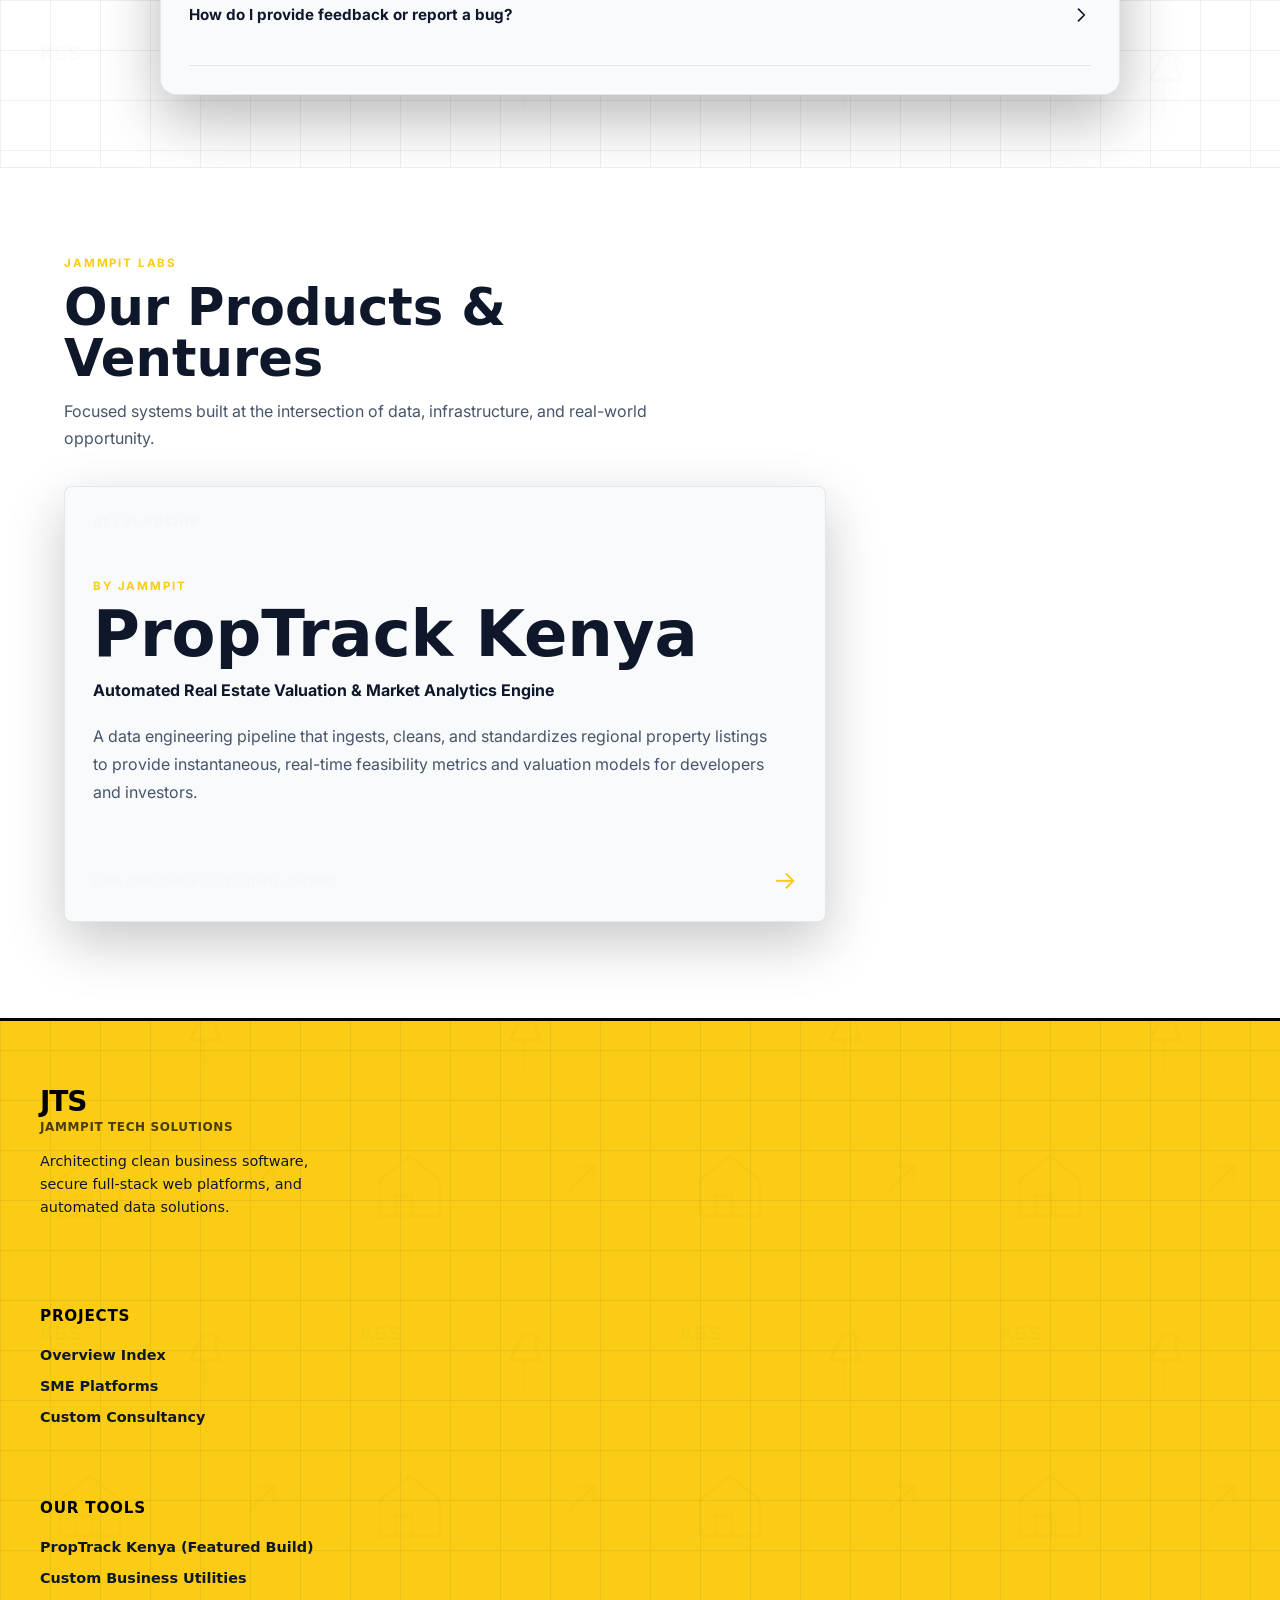
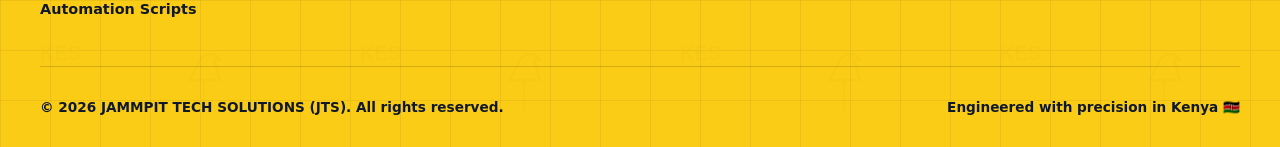
==== commit 023a6335: "resolve navbar alignment bounds, append contact custom textareas, and deploy about panels" ====
--- a/index.html
+++ b/index.html
@@ -26,7 +26,7 @@
             </div>
             <nav class="jts-main-navbar">
                 <a href="index.html" class="nav-item-link">Home</a>
-                <a href="about.html" class="nav-item-link">About Us</a>
+                <div class="jts-dropdown-trigger"><button class="dropdown-nav-btn" type="button">About Us <span class="arrow-indicator">▾</span></button><div class="jts-mega-panel about-panel-shift"><div class="mega-panel-grid"><div class="mega-column"><h6>Our Identity</h6><ul><li><a href="about.html">🎯 Our Strategic Why</a></li><li><a href="about.html">📜 Company History</a></li></ul></div><div class="mega-column"><h6>Our Direction</h6><ul><li><a href="about.html">👁️ Vision Framework</a></li><li><a href="about.html">📌 System Core Values</a></li></ul></div><div class="mega-column"><h6>Our 5-Year Goal</h6><ul><li><a href="about.html" class="mega-static-link">🚀 500+ Businesses</a></li><li><p class="mega-note">Optimizing technical infrastructure and structural operations for 500+ regional firms.</p></li></ul></div></div></div></div>
                 <div class="jts-dropdown-trigger"><button class="dropdown-nav-btn" type="button">Products <span class="arrow-indicator">▾</span></button><div class="jts-mega-panel"><div class="mega-panel-grid"><div class="mega-column"><h6>Projects Done</h6><ul><li><a href="projects.html">📊 Portfolio Case Studies</a></li><li><a href="services.html">🏭 SME Systems Implementations</a></li><li><a href="services.html">💼 Custom System Architecture</a></li></ul></div><div class="mega-column"><h6>Our Tools</h6><ul><li><a href="#">🏠 PropTrack Kenya (Featured Build)</a></li><li><a href="#">🛠️ Custom Business Utilities</a></li><li><a href="#">⚙️ Automation Scripts</a></li></ul></div><div class="mega-column help-action-column"><h6>Help &amp; Verification</h6><ul><li><a href="#faq">❓ Frequently Asked Questions</a></li><li><a href="#">📋 Business Standards Reports</a></li></ul><div class="demo-cta-box"><a href="contact.html?intent=demo" class="mega-demo-btn">Book System Demo &rarr;</a></div></div></div></div></div>
                 <a href="contact.html" class="nav-item-link">Contact</a>
             </nav>
--- a/style.css
+++ b/style.css
@@ -39,9 +39,10 @@
     height: 100%;
     background-image:
         linear-gradient(var(--card-border) 1px, transparent 1px),
-        linear-gradient(90deg, var(--card-border) 1px, transparent 1px);
-    background-size: 50px 50px;
-    opacity: 0.5;
+        linear-gradient(90deg, var(--card-border) 1px, transparent 1px),
+        url("data:image/svg+xml,%3Csvg width='160' height='160' viewBox='0 0 160 160' xmlns='http://www.w3.org/2000/svg'%3E%3Ctext x='20' y='30' fill='rgba(15,23,42,0.025)' font-family='sans-serif' font-weight='800' font-size='10'%3EKES%3C/text%3E%3Cpath d='M110 30c-2-4-8-4-10 0l-5 10h15l-3-10zM102 40v15' stroke='rgba(15,23,42,0.02)' stroke-width='1.2' fill='none'/%3E%3Cpath d='M30 110l15-12 15 12v18H30v-18zM38 128h8v-10h-8v10z' stroke='rgba(15,23,42,0.02)' stroke-width='1.2' fill='none'/%3E%3Cpath d='M125 115l12-12m0 0h-8m8 0v8' stroke='rgba(15,23,42,0.02)' stroke-width='1.5' fill='none'/%3E%3C/svg%3E");
+    background-size: 50px 50px, 50px 50px, 320px 320px;
+    opacity: 0.75;
     pointer-events: none;
     z-index: 0;
 }
@@ -66,6 +67,7 @@
     border-bottom: 3px solid var(--accent-yellow);
     box-shadow: 0 4px 20px rgba(0, 0, 0, 0.02);
     transition: transform 0.3s cubic-bezier(0.16, 1, 0.3, 1) !important;
+    height: 72px !important;
 }
 
 .jts-branding-notch {
@@ -79,6 +81,7 @@
     align-items: center;
     border-radius: 0 0 16px 0;
     box-shadow: 3px 3px 12px rgba(0, 0, 0, 0.15);
+    height: 100% !important;
 }
 
 .logo-brand-block {
@@ -190,6 +193,11 @@
 .jts-dropdown-trigger:hover .jts-mega-panel,
 .jts-dropdown-trigger:focus-within .jts-mega-panel {
     display: block;
+}
+
+.about-panel-shift {
+    right: auto;
+    left: -1rem;
 }
 
 .mega-panel-grid {
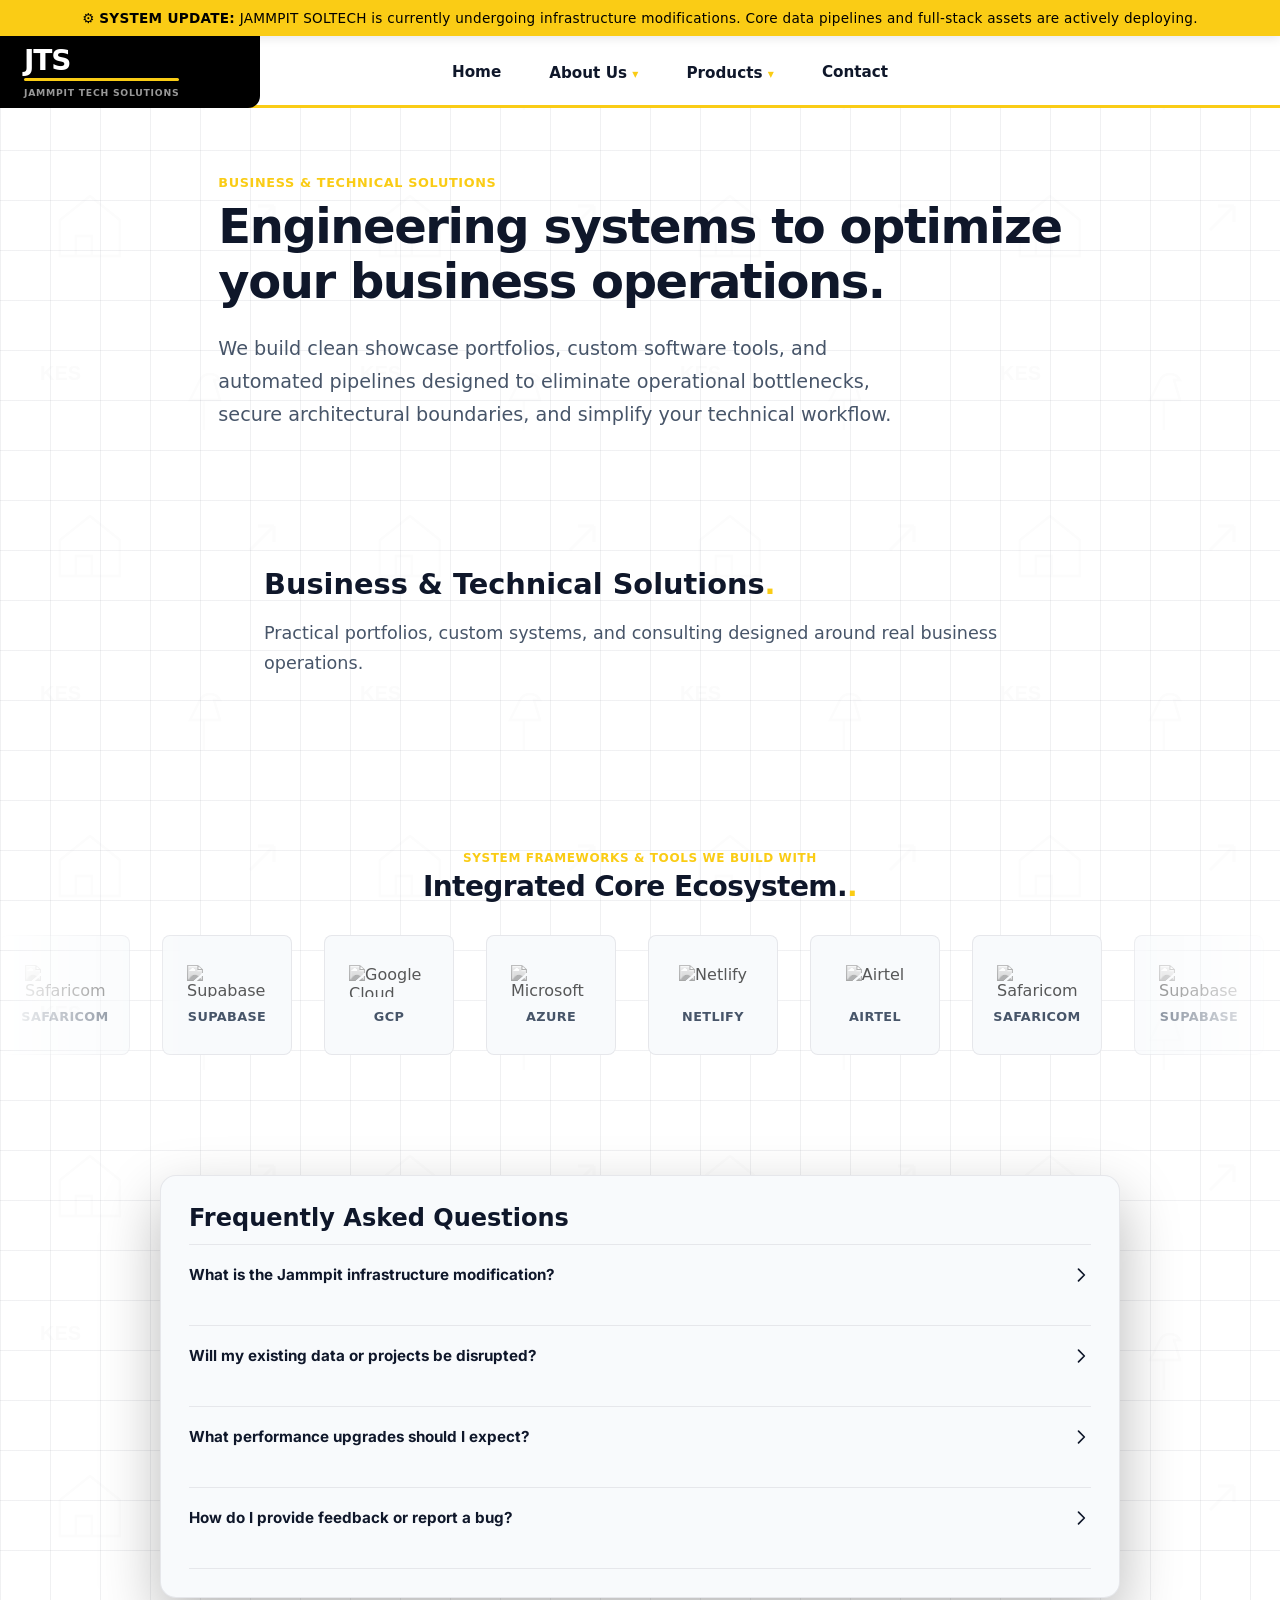
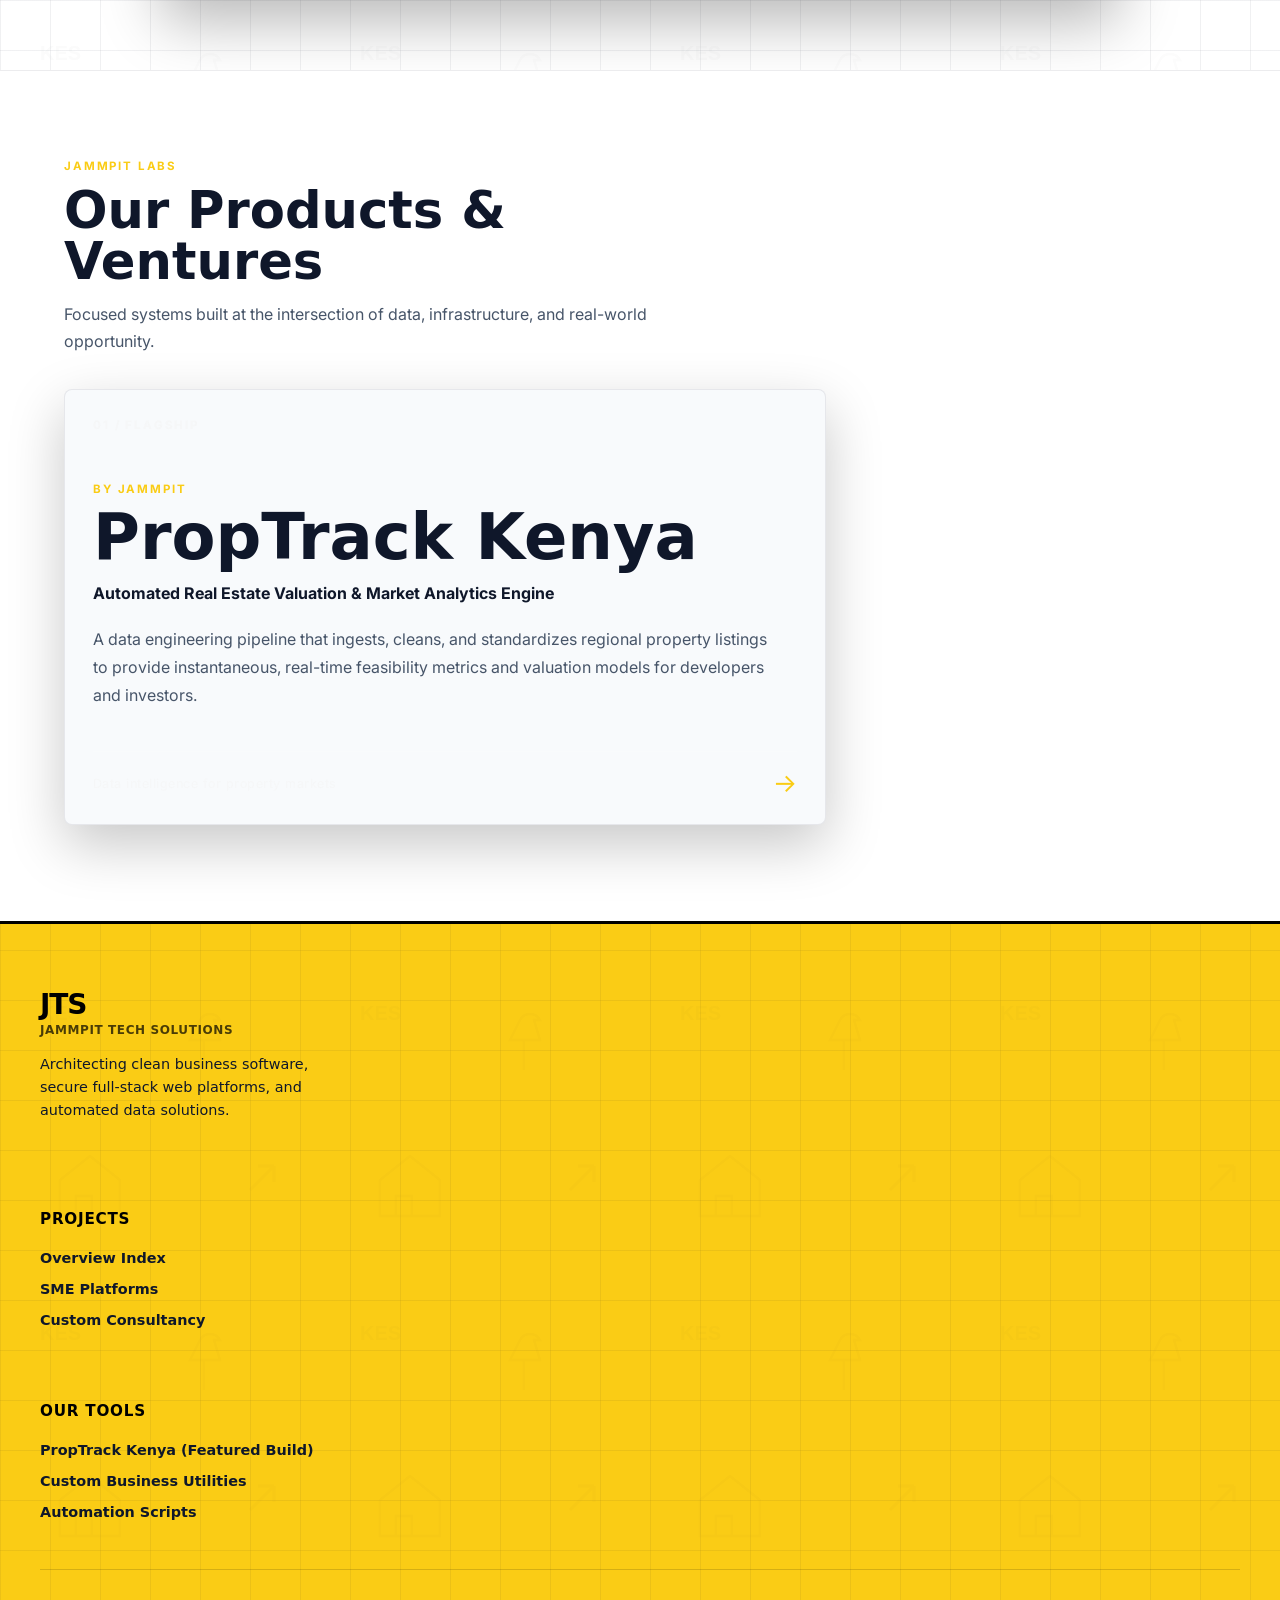
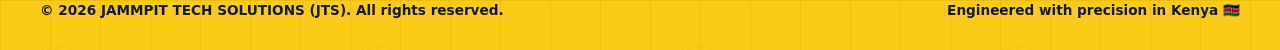
==== commit 8c85db76: "UPDATE PAGES AND NAV BAR" ====
--- a/index.html
+++ b/index.html
@@ -30,6 +30,9 @@
                 <div class="jts-dropdown-trigger"><button class="dropdown-nav-btn" type="button">Products <span class="arrow-indicator">▾</span></button><div class="jts-mega-panel"><div class="mega-panel-grid"><div class="mega-column"><h6>Projects Done</h6><ul><li><a href="projects.html">📊 Portfolio Case Studies</a></li><li><a href="services.html">🏭 SME Systems Implementations</a></li><li><a href="services.html">💼 Custom System Architecture</a></li></ul></div><div class="mega-column"><h6>Our Tools</h6><ul><li><a href="#">🏠 PropTrack Kenya (Featured Build)</a></li><li><a href="#">🛠️ Custom Business Utilities</a></li><li><a href="#">⚙️ Automation Scripts</a></li></ul></div><div class="mega-column help-action-column"><h6>Help &amp; Verification</h6><ul><li><a href="#faq">❓ Frequently Asked Questions</a></li><li><a href="#">📋 Business Standards Reports</a></li></ul><div class="demo-cta-box"><a href="contact.html?intent=demo" class="mega-demo-btn">Book System Demo &rarr;</a></div></div></div></div></div>
                 <a href="contact.html" class="nav-item-link">Contact</a>
             </nav>
+            <div class="header-right-actions">
+                <!-- Future dark-mode toggle button or short login link will anchor here -->
+            </div>
         </header>
 
         <section class="jts-open-block hero-intro-section">
--- a/style.css
+++ b/style.css
@@ -1,29 +1,28 @@
-/* 1. SETUP & VARIABLES */
+/* ============================================================
+   JTS — JAMMPIT TECH SOLUTIONS | COMPACT UTILITY SYSTEM
+   White blueprint-grid canvas • Yellow accent • Black notch
+   ============================================================ */
 @import url('https://fonts.googleapis.com/css2?family=Montserrat:wght@700;800&family=Inter:wght@400;500;700&display=swap');
 @import url('https://fonts.cdnfonts.com/css/satoshi');
 
-/* --- JTS RECONSTRUCTED SYSTEM UTILITIES & LIGHT CANVAS --- */
 :root {
-    --canvas-bg: #ffffff !important;
-    --card-bg: #f8fafc !important;
-    --card-border: rgba(15, 23, 42, 0.08) !important;
-    --text-primary: #0f172a !important;
-    --text-secondary: #475569 !important;
-    --accent-yellow: #facc15 !important;
-    --radius-md: 10px;
-}
-
-* {
-    box-sizing: border-box;
-    /* Ensures padding doesn't break element width */
-}
-
-/* 2. THE FLEXBOX WRAPPER (This fixes your footer) */
+    --canvas: #ffffff;
+    --card: #f8fafc;
+    --line: rgba(15, 23, 42, 0.08);
+    --ink: #0f172a;
+    --muted: #475569;
+    --accent: #facc15;
+    --radius: 10px;
+}
+
+/* ---------- BASE / CANVAS ---------- */
+* { box-sizing: border-box; }
+
 body {
     font-family: system-ui, -apple-system, sans-serif;
     margin: 0;
-    color: var(--text-primary) !important;
-    background-color: var(--canvas-bg) !important;
+    color: var(--ink);
+    background: var(--canvas);
     position: relative;
     display: flex;
     flex-direction: column;
@@ -33,13 +32,10 @@
 body::before {
     content: '';
     position: absolute;
-    top: 0;
-    left: 0;
-    width: 100%;
-    height: 100%;
+    inset: 0;
     background-image:
-        linear-gradient(var(--card-border) 1px, transparent 1px),
-        linear-gradient(90deg, var(--card-border) 1px, transparent 1px),
+        linear-gradient(var(--line) 1px, transparent 1px),
+        linear-gradient(90deg, var(--line) 1px, transparent 1px),
         url("data:image/svg+xml,%3Csvg width='160' height='160' viewBox='0 0 160 160' xmlns='http://www.w3.org/2000/svg'%3E%3Ctext x='20' y='30' fill='rgba(15,23,42,0.025)' font-family='sans-serif' font-weight='800' font-size='10'%3EKES%3C/text%3E%3Cpath d='M110 30c-2-4-8-4-10 0l-5 10h15l-3-10zM102 40v15' stroke='rgba(15,23,42,0.02)' stroke-width='1.2' fill='none'/%3E%3Cpath d='M30 110l15-12 15 12v18H30v-18zM38 128h8v-10h-8v10z' stroke='rgba(15,23,42,0.02)' stroke-width='1.2' fill='none'/%3E%3Cpath d='M125 115l12-12m0 0h-8m8 0v8' stroke='rgba(15,23,42,0.02)' stroke-width='1.5' fill='none'/%3E%3C/svg%3E");
     background-size: 50px 50px, 50px 50px, 320px 320px;
     opacity: 0.75;
@@ -47,71 +43,63 @@
     z-index: 0;
 }
 
-section,
-main,
-.jts-open-block {
+section, main { position: relative; z-index: 10; }
+
+/* ---------- TICKER BANNER ---------- */
+.jammpit-ticker-banner {
+    background: var(--accent);
+    color: #000;
+    text-align: center;
+    padding: 10px 20px;
+    font-size: 0.85rem;
+    letter-spacing: 0.02em;
+    width: 100%;
     position: relative;
-    z-index: 10;
-}
-
-/* --- JTS SMART SCROLLING NAVIGATION ENGINE --- */
+    z-index: 10000;
+    box-shadow: 0 2px 10px rgba(0, 0, 0, 0.1);
+}
+.jammpit-ticker-banner p { margin: 0; font-weight: 500; }
+.jammpit-ticker-banner strong { font-weight: 800; }
+
+/* ---------- HEADER / CORE NAV ---------- */
 .jts-global-header {
-    display: flex !important;
-    justify-content: space-between !important;
-    align-items: center !important;
-    padding: 0 2rem 0 0 !important;
-    background: #ffffff !important;
-    position: sticky !important;
+    display: grid;
+    grid-template-columns: 260px 1fr 200px;
+    align-items: center;
+    background: #fff;
+    position: sticky;
     top: 0;
     z-index: 9999;
-    border-bottom: 3px solid var(--accent-yellow);
-    box-shadow: 0 4px 20px rgba(0, 0, 0, 0.02);
-    transition: transform 0.3s cubic-bezier(0.16, 1, 0.3, 1) !important;
-    height: 72px !important;
-}
+    border-bottom: 3px solid var(--accent);
+    height: 72px;
+    transition: transform 0.3s cubic-bezier(0.16, 1, 0.3, 1);
+}
+.jts-header-hide { transform: translateY(-100%); }
 
 .jts-branding-notch {
-    position: fixed !important;
-    top: 0;
-    left: 0;
-    z-index: 10000;
-    background: #000000 !important;
-    padding: 12px 28px 14px 24px;
+    background: #000;
+    padding: 0 24px;
     display: inline-flex;
     align-items: center;
-    border-radius: 0 0 16px 0;
-    box-shadow: 3px 3px 12px rgba(0, 0, 0, 0.15);
-    height: 100% !important;
-}
-
+    border-radius: 0 0 12px 0;
+    height: 72px;
+    grid-column: 1;
+}
 .logo-brand-block {
     display: flex;
     flex-direction: column;
     text-align: left;
-    text-decoration: none !important;
-}
-
+    text-decoration: none;
+}
 .logo-acronym {
-    color: #ffffff !important;
+    color: #fff;
     font-weight: 900;
     font-size: 1.75rem;
     letter-spacing: -0.04em;
     line-height: 1;
     position: relative;
     padding-bottom: 6px;
-    display: inline-block;
-}
-
-.logo-subtext {
-    color: rgba(255, 255, 255, 0.6) !important;
-    font-weight: 700;
-    font-size: 0.58rem;
-    letter-spacing: 0.08em;
-    text-transform: uppercase;
-    margin-top: 6px;
-    transition: color 0.2s;
-}
-
+}
 .logo-acronym::after {
     content: '';
     position: absolute;
@@ -119,47 +107,46 @@
     left: 0;
     width: 100%;
     height: 3px;
-    background: var(--accent-yellow);
+    background: var(--accent);
     border-radius: 2px;
 }
-
-.logo-brand-block:hover .logo-subtext {
-    color: var(--accent-yellow) !important;
-}
+.logo-subtext {
+    color: rgba(255, 255, 255, 0.6);
+    font-weight: 700;
+    font-size: 0.58rem;
+    letter-spacing: 0.08em;
+    text-transform: uppercase;
+    margin-top: 6px;
+    transition: color 0.2s;
+}
+.logo-brand-block:hover .logo-subtext { color: var(--accent); }
 
 .jts-main-navbar {
     display: flex;
-    gap: 2rem;
-    margin-left: auto;
-    transition: opacity 0.2s ease;
-}
-
-.jts-header-hide {
-    transform: translateY(-100%) !important;
-}
-
-.jts-header-hide .jts-branding-notch {
-    transform: translateY(100%);
-    transition: transform 0.3s cubic-bezier(0.16, 1, 0.3, 1);
-}
-
+    justify-content: center;
+    align-items: center;
+    gap: 3rem;
+    grid-column: 2;
+    height: 100%;
+}
 .jts-main-navbar a {
-    color: #0f172a !important;
-    text-decoration: none !important;
+    color: #0f172a;
+    text-decoration: none;
     font-weight: 600;
     font-size: 0.95rem;
     transition: color 0.2s ease;
 }
-
-.jts-main-navbar a:hover {
-    color: var(--accent-yellow) !important;
-}
-
-/* --- JTS PRODUCTS MEGA-PANEL NAVIGATION --- */
-.jts-dropdown-trigger {
-    position: relative;
-}
-
+.jts-main-navbar a:hover { color: var(--accent); }
+
+.header-right-actions {
+    grid-column: 3;
+    display: flex;
+    justify-content: flex-end;
+    padding-right: 2rem;
+}
+
+/* ---------- MEGA PANEL / DROPDOWN ---------- */
+.jts-dropdown-trigger { position: relative; }
 .dropdown-nav-btn {
     border: 0;
     padding: 0;
@@ -170,12 +157,7 @@
     font-size: 0.95rem;
     font-weight: 600;
 }
-
-.arrow-indicator {
-    color: var(--accent-yellow);
-    font-size: 0.8em;
-}
-
+.arrow-indicator { color: var(--accent); font-size: 0.8em; }
 .jts-mega-panel {
     position: absolute;
     top: calc(100% + 1.25rem);
@@ -184,36 +166,26 @@
     display: none;
     width: min(760px, calc(100vw - 2rem));
     padding: 1.5rem;
-    border: 1px solid var(--card-border);
+    border: 1px solid var(--line);
     border-radius: 12px;
-    background: var(--card-bg);
+    background: var(--card);
     box-shadow: 0 20px 45px rgba(15, 23, 42, 0.14);
 }
-
 .jts-dropdown-trigger:hover .jts-mega-panel,
-.jts-dropdown-trigger:focus-within .jts-mega-panel {
-    display: block;
-}
-
-.about-panel-shift {
-    right: auto;
-    left: -1rem;
-}
-
+.jts-dropdown-trigger:focus-within .jts-mega-panel { display: block; }
+.about-panel-shift { right: auto; left: -1rem; }
 .mega-panel-grid {
     display: grid;
     grid-template-columns: repeat(3, minmax(0, 1fr));
     gap: 1.5rem;
 }
-
 .mega-column h6 {
     margin: 0 0 0.9rem;
-    color: var(--text-primary);
+    color: var(--ink);
     font-size: 0.75rem;
     letter-spacing: 0.08em;
     text-transform: uppercase;
 }
-
 .mega-column ul {
     display: flex;
     flex-direction: column;
@@ -222,97 +194,53 @@
     padding: 0;
     list-style: none;
 }
-
 .mega-column li a {
     display: block;
-    color: var(--text-secondary) !important;
+    color: var(--muted);
     font-size: 0.82rem;
     font-weight: 600;
     line-height: 1.4;
-    white-space: normal;
-}
-
-.mega-column li a:hover {
-    color: var(--accent-yellow) !important;
-}
-
+}
+.mega-column li a:hover { color: var(--accent); }
 .help-action-column {
     display: flex;
     flex-direction: column;
     justify-content: space-between;
 }
-
 .demo-cta-box {
     margin-top: 1.25rem;
-    border-top: 1px dashed var(--card-border);
+    border-top: 1px dashed var(--line);
     padding-top: 1rem;
 }
-
 .mega-demo-btn {
     display: block;
     padding: 10px;
     border-radius: 6px;
-    color: #ffffff !important;
-    background: #000000;
+    color: #fff;
+    background: #000;
     font-size: 0.8rem;
     font-weight: 800;
     letter-spacing: 0.05em;
     text-align: center;
-    text-decoration: none !important;
+    text-decoration: none;
     text-transform: uppercase;
     transition: background 0.2s, transform 0.2s, box-shadow 0.2s;
 }
-
 .mega-demo-btn:hover {
-    background: var(--accent-yellow) !important;
-    color: #000000 !important;
+    background: var(--accent);
+    color: #000;
     transform: translateY(-1px);
     box-shadow: 0 4px 12px rgba(0, 0, 0, 0.1);
 }
 
-@media (max-width: 760px) {
-    .jts-main-navbar {
-        gap: 1rem;
-        padding-right: 1rem;
-    }
-
-    .jts-mega-panel {
-        position: fixed;
-        top: 76px;
-        right: 1rem;
-        left: 1rem;
-        width: auto;
-    }
-
-    .mega-panel-grid {
-        grid-template-columns: 1fr;
-    }
-}
-
-/* 4. MAIN CONTENT AREAS */
-.hero {
-    text-align: center;
-    padding: 100px 10%;
-    background: linear-gradient(rgba(0, 0, 0, 0.6), rgba(0, 0, 0, 0.6)), url('images/bg7.jpeg');
-    background-repeat: no-repeat;   
-    background-attachment: fixed;  
-    background-size: auto;      
-    background-color: var(--canvas-bg);
-}
-
-/* --- JTS CONSOLIDATED GLOBAL CORE DESIGN UTILITIES --- */
+/* ---------- LAYOUT / SHELL ---------- */
 .jts-page-shell {
     max-width: 1200px;
     margin: 0 auto;
     padding: 40px 5%;
     flex: 1;
 }
-
-.page-title {
-    color: var(--text-primary);
-    font-family: 'Montserrat', sans-serif;
-}
-
+.page-title { color: var(--ink); font-family: 'Montserrat', sans-serif; }
 .jts-grid-2 {
     display: grid;
     grid-template-columns: repeat(auto-fit, minmax(320px, 1fr));
@@ -321,64 +249,87 @@
     max-width: 1200px;
     margin: 0 auto;
 }
-
 .jts-card {
-    background: rgba(248, 250, 252, 0.85) !important;
+    background: rgba(248, 250, 252, 0.85);
     backdrop-filter: blur(8px);
-    border: 1px solid var(--card-border) !important;
+    border: 1px solid var(--line);
     border-radius: 12px;
     padding: 2.5rem;
     position: relative;
-    color: var(--text-primary) !important;
+    color: var(--ink);
     transition: transform 0.2s, border-color 0.2s;
 }
-
 .jts-card:hover {
     transform: translateY(-4px);
-    border-color: var(--accent-yellow) !important;
-}
-
-.jts-card h2,
-.jts-card h3,
-.jts-card p {
-    color: var(--text-primary) !important;
-}
-
-.jts-card p {
-    color: var(--text-secondary) !important;
-}
-
-/* --- JTS TECH INTEGRATIONS MARQUEE SYSTEM --- */
+    border-color: var(--accent);
+}
+.jts-card h2, .jts-card h3, .jts-card p { color: var(--ink); }
+.jts-card p { color: var(--muted); }
+
+.jts-open-block, .company-intent-section {
+    max-width: 800px;
+    margin: 4rem auto;
+    padding: 0 1.5rem;
+}
+.jts-open-block h2, .company-intent-section h2 {
+    color: var(--ink);
+    font-size: 1.8rem;
+    font-weight: 800;
+    margin-bottom: 0.75rem;
+}
+.jts-open-block h2::after, .company-intent-section h2::after {
+    content: '.';
+    color: var(--accent);
+}
+.jts-open-block p, .intent-text {
+    color: var(--muted);
+    font-size: 1.1rem;
+    line-height: 1.7;
+}
+.hero-intro-section { max-width: 900px; margin: 4rem auto 2rem; }
+.hero-kicker {
+    color: var(--accent);
+    font-size: 0.8rem;
+    letter-spacing: 0.05em;
+    font-weight: 800;
+}
+.hero-intro-section h1 {
+    color: var(--ink);
+    font-size: clamp(2.2rem, 5vw, 3rem);
+    font-weight: 900;
+    line-height: 1.15;
+    letter-spacing: -0.03em;
+    margin: 0.5rem 0 1.5rem;
+}
+.hero-intro-section > p {
+    max-width: 720px;
+    margin: 0;
+    font-size: 1.2rem;
+    line-height: 1.7;
+}
+
+/* ---------- ECOSYSTEM MARQUEE ---------- */
 .jts-ecosystem-section {
     width: 100%;
     padding: 4rem 0 3rem;
     overflow: hidden;
     position: relative;
-    background: transparent;
-}
-
-.ecosystem-header {
-    margin: 0 auto 2rem;
-    padding: 0 1.5rem;
-    text-align: center;
-}
-
+}
+.ecosystem-header { margin: 0 auto 2rem; padding: 0 1.5rem; text-align: center; }
 .ecosystem-kicker {
-    color: var(--accent-yellow) !important;
+    color: var(--accent);
     font-size: 0.75rem;
     letter-spacing: 0.05em;
     font-weight: 700;
     text-transform: uppercase;
 }
-
 .ecosystem-header h2 {
     margin: 0.25rem 0 0;
-    color: var(--text-primary);
+    color: var(--ink);
     font-size: 1.75rem;
     font-weight: 900;
     letter-spacing: -0.02em;
 }
-
 .jts-marquee-viewport {
     display: flex;
     width: 100%;
@@ -387,23 +338,17 @@
     mask-image: linear-gradient(to right, transparent, #000 15%, #000 85%, transparent);
     -webkit-mask-image: linear-gradient(to right, transparent, #000 15%, #000 85%, transparent);
 }
-
 .marquee-stream-track {
     display: flex;
     gap: 2rem;
     width: max-content;
     animation: jtsMarqueeRun 25s infinite linear;
 }
-
-.marquee-stream-track:hover {
-    animation-play-state: paused;
-}
-
+.marquee-stream-track:hover { animation-play-state: paused; }
 @keyframes jtsMarqueeRun {
     0% { transform: translateX(0); }
     100% { transform: translateX(-50%); }
 }
-
 .integration-logo-node {
     display: inline-flex;
     flex-direction: column;
@@ -412,13 +357,12 @@
     gap: 0.75rem;
     width: 130px;
     height: 120px;
-    background: var(--card-bg) !important;
-    border: 1px solid var(--card-border) !important;
-    border-radius: 8px !important;
-    text-decoration: none !important;
+    background: var(--card);
+    border: 1px solid var(--line);
+    border-radius: 8px;
+    text-decoration: none;
     transition: transform 0.2s, border-color 0.2s, background-color 0.2s;
 }
-
 .integration-logo-node img {
     height: 32px;
     width: auto;
@@ -427,242 +371,109 @@
     filter: grayscale(100%) opacity(70%);
     transition: filter 0.2s ease;
 }
-
 .integration-logo-node span {
-    color: var(--text-secondary) !important;
+    color: var(--muted);
     font-size: 0.8rem;
     font-weight: 700;
     text-transform: uppercase;
     letter-spacing: 0.03em;
 }
-
 .integration-logo-node:hover {
     transform: translateY(-4px);
-    border-color: var(--accent-yellow) !important;
-    background-color: var(--canvas-bg) !important;
-}
-
-.integration-logo-node:hover img {
-    filter: grayscale(0%) opacity(100%);
-}
-
-.integration-logo-node:hover span {
-    color: var(--text-primary) !important;
-}
-
-.jts-open-block,
-.company-intent-section {
-    max-width: 800px;
-    margin: 4rem auto;
-    padding: 0 1.5rem;
-}
-
-.jts-open-block h2,
-.company-intent-section h2 {
-    color: var(--text-primary);
-    font-size: 1.8rem;
-    font-weight: 800;
-    margin-bottom: 0.75rem;
-}
-
-.jts-open-block h2::after,
-.company-intent-section h2::after {
-    content: '.';
-    color: var(--accent-yellow);
-}
-
-.jts-open-block p,
-.intent-text {
-    color: var(--text-secondary);
-    font-size: 1.1rem;
-    line-height: 1.7;
-}
-
-.hero-intro-section {
-    max-width: 900px;
-    margin: 4rem auto 2rem;
-}
-
-.hero-kicker {
-    color: var(--accent-yellow) !important;
-    font-size: 0.8rem;
-    letter-spacing: 0.05em;
-    font-weight: 800;
-}
-
-.hero-intro-section h1 {
-    color: var(--text-primary);
-    font-size: clamp(2.2rem, 5vw, 3rem);
-    font-weight: 900;
-    line-height: 1.15;
-    letter-spacing: -0.03em;
-    margin: 0.5rem 0 1.5rem;
-}
-
-.hero-intro-section > p {
-    max-width: 720px;
-    margin: 0;
-    font-size: 1.2rem;
-    line-height: 1.7;
-}
-
-/* --- JTS CLIENT SUCCESS STORIES --- */
-.jts-client-stories {
-    max-width: 1200px;
-}
-
+    border-color: var(--accent);
+    background-color: var(--canvas);
+}
+.integration-logo-node:hover img { filter: grayscale(0%) opacity(100%); }
+.integration-logo-node:hover span { color: var(--ink); }
+
+/* ---------- CLIENT STORIES ---------- */
+.jts-client-stories { max-width: 1200px; }
 .stories-asymmetric-header {
     display: flex;
     align-items: flex-start;
     gap: 1.5rem;
     margin-bottom: 3.5rem;
 }
-
-.header-vector-arrow {
-    width: 54px;
-    height: 54px;
-    flex-shrink: 0;
-}
-
-.header-vector-arrow svg {
-    width: 100%;
-    height: 100%;
-}
-
+.header-vector-arrow { width: 54px; height: 54px; flex-shrink: 0; }
+.header-vector-arrow svg { width: 100%; height: 100%; }
 .stories-kicker {
-    color: var(--text-secondary);
+    color: var(--muted);
     font-size: 0.75rem;
     letter-spacing: 0.05em;
     font-weight: 700;
 }
-
 .header-text-group h2 {
-    color: var(--text-primary);
+    color: var(--ink);
     font-size: 2.25rem;
     font-weight: 900;
     line-height: 1.2;
     letter-spacing: -0.03em;
     margin: 0.25rem 0 0;
 }
-
-.header-text-group h2 span {
-    color: var(--text-secondary);
-    font-weight: 700;
-}
-
+.header-text-group h2 span { color: var(--muted); font-weight: 700; }
 .jts-grid-3 {
     display: grid;
     grid-template-columns: repeat(3, minmax(0, 1fr));
     gap: 1.5rem;
 }
-
 .jts-story-card {
     display: flex;
     min-height: 330px;
     flex-direction: column;
     justify-content: space-between;
     padding: 2rem;
-    border: 1px solid var(--card-border);
+    border: 1px solid var(--line);
     border-radius: 12px;
     background: rgba(248, 250, 252, 0.85);
     box-shadow: 0 10px 30px rgba(15, 23, 42, 0.04);
     transition: transform 0.2s ease, border-color 0.2s ease;
 }
-
 .jts-story-card:hover {
     transform: translateY(-4px);
-    border-color: var(--accent-yellow);
-}
-
+    border-color: var(--accent);
+}
 .quote-mark-icon {
-    color: var(--accent-yellow);
+    color: var(--accent);
     font-size: 2.5rem;
     font-weight: 900;
     line-height: 0.8;
 }
-
 .story-body-text {
     margin: 1.5rem 0 2rem;
-    color: var(--text-primary);
+    color: var(--ink);
     font-size: 1rem;
     line-height: 1.7;
 }
-
 .story-user-footer {
     display: flex;
     align-items: center;
     gap: 1rem;
-    border-top: 1px solid var(--card-border);
+    border-top: 1px solid var(--line);
     padding-top: 1.25rem;
 }
-
-.story-user-footer .jts-avatar {
-    width: 48px;
-    height: 48px;
-    flex-shrink: 0;
-    margin: 0;
-}
-
-.story-user-footer .user-info {
-    margin: 0;
-}
-
-.story-user-footer h5,
-.story-user-footer p {
-    margin: 0;
-}
-
-.story-user-footer h5 {
-    color: var(--text-primary);
-    font-size: 0.9rem;
-}
-
-.story-user-footer p {
-    color: var(--text-secondary);
-    font-size: 0.78rem;
-    line-height: 1.4;
-}
-
-@media (max-width: 900px) {
-    .jts-grid-3 {
-        grid-template-columns: 1fr;
-    }
-}
-
-@media (max-width: 640px) {
-    .stories-asymmetric-header {
-        gap: 1rem;
-    }
-
-    .header-vector-arrow {
-        width: 40px;
-        height: 40px;
-    }
-
-    .header-text-group h2 {
-        font-size: 1.75rem;
-    }
-}
-
+.story-user-footer .jts-avatar { width: 48px; height: 48px; flex-shrink: 0; margin: 0; }
+.story-user-footer .user-info { margin: 0; }
+.story-user-footer h5, .story-user-footer p { margin: 0; }
+.story-user-footer h5 { color: var(--ink); font-size: 0.9rem; }
+.story-user-footer p { color: var(--muted); font-size: 0.78rem; line-height: 1.4; }
+
+/* ---------- EXECUTIVES ---------- */
 .executives-section {
     margin-top: 64px;
     padding: 64px 0 20px;
-    border-top: 1px solid var(--card-border);
-}
-
+    border-top: 1px solid var(--line);
+}
 .executives-section h2 {
     margin: 0 0 14px;
     font-size: clamp(2rem, 4vw, 3.5rem);
     line-height: 1;
 }
-
 .executives-section .subtitle {
     max-width: 680px;
     margin: 0 0 34px;
-    color: var(--text-secondary);
+    color: var(--muted);
     line-height: 1.7;
 }
-
 .executive-grid .jts-card {
     display: flex;
     min-height: 540px;
@@ -670,140 +481,94 @@
     justify-content: space-between;
     overflow: hidden;
 }
-
 .executive-grid .jts-card::before {
     position: absolute;
     top: 0;
     left: 24px;
     width: 58px;
     height: 3px;
-    background: var(--accent-yellow);
+    background: var(--accent);
     content: '';
 }
-
 .card-num {
     align-self: flex-end;
-    color: var(--accent-yellow);
+    color: var(--accent);
     font-family: 'Inter', sans-serif;
     font-size: 0.8rem;
     font-weight: 700;
     letter-spacing: 0.14em;
 }
-
 .executives-section .jts-card h3 {
     max-width: 450px;
     margin: 52px 0 12px;
-    color: var(--text-primary);
+    color: var(--ink);
     font-size: clamp(1.8rem, 3vw, 2.5rem);
     line-height: 1.05;
 }
-
 .executives-section .jts-card h4 {
     max-width: 450px;
     margin: 0 0 18px;
-    color: var(--text-primary);
+    color: var(--ink);
     font-family: 'Inter', sans-serif;
     font-size: 0.72rem;
     font-weight: 700;
     letter-spacing: 0.16em;
     text-transform: uppercase;
 }
-
 .executives-section .jts-card > p {
     max-width: 440px;
     margin: 0;
-    color: var(--text-secondary);
+    color: var(--muted);
     line-height: 1.7;
 }
-
 .focus-box {
     margin-top: auto;
     padding: 18px;
-    border-top: 1px solid var(--card-border);
+    border-top: 1px solid var(--line);
     border-radius: 8px;
-    background: var(--card-bg);
-    color: var(--text-secondary);
+    background: var(--card);
+    color: var(--muted);
     font-family: 'Inter', sans-serif;
     font-size: 0.9rem;
     line-height: 1.65;
 }
-
-.focus-box strong {
-    color: var(--accent-yellow);
-}
-
-.resource-row {
-    display: flex;
-    align-items: center;
-    justify-content: space-between;
-    margin-bottom: 20px;
-}
-
-.resource-row button {
-    width: auto;
-    padding: 5px 15px;
-}
-
-@media (max-width: 760px) {
-    .executives-section {
-        padding-top: 48px;
-    }
-
-    .executives-section .jts-card {
-        min-height: 470px;
-    }
-}
-
-/* 7. PRODUCTS & VENTURES */
+.focus-box strong { color: var(--accent); }
+
+/* ---------- VENTURES / PRODUCTS ---------- */
 .ventures-section {
     position: relative;
     overflow: hidden;
     padding: 88px 5% 96px;
-    background: var(--canvas-bg);
-    border-top: 1px solid var(--card-border);
-}
-
-.ventures-container {
-    max-width: 1200px;
-    margin: 0 auto;
-}
-
-.ventures-intro {
-    max-width: 640px;
-    margin-bottom: 34px;
-}
-
-.section-kicker,
-.venture-label,
-.venture-index {
+    background: var(--canvas);
+    border-top: 1px solid var(--line);
+}
+.ventures-container { max-width: 1200px; margin: 0 auto; }
+.ventures-intro { max-width: 640px; margin-bottom: 34px; }
+.section-kicker, .venture-label, .venture-index {
     margin: 0 0 12px;
-    color: var(--accent-yellow);
+    color: var(--accent);
     font-family: 'Inter', sans-serif;
     font-size: 0.72rem;
     font-weight: 700;
     letter-spacing: 0.16em;
     text-transform: uppercase;
 }
-
 .ventures-intro h2 {
     margin: 0 0 14px;
     font-size: clamp(2rem, 4vw, 3.5rem);
     line-height: 1;
 }
-
 .ventures-intro > p:last-child {
     margin: 0;
-    color: var(--text-secondary);
+    color: var(--muted);
     font-family: 'Inter', sans-serif;
     line-height: 1.7;
 }
-
 .ventures-grid {
     display: grid;
     grid-template-columns: repeat(12, 1fr);
     gap: 18px;
 }
-
 .venture-card {
     grid-column: span 8;
     min-height: 390px;
@@ -811,65 +576,47 @@
     flex-direction: column;
     justify-content: space-between;
     padding: 28px;
-    border: 1px solid var(--card-border);
+    border: 1px solid var(--line);
     border-radius: 8px;
-    background: var(--card-bg);
+    background: var(--card);
     box-shadow: 0 20px 55px rgba(0, 0, 0, 0.22);
     transition: transform 0.3s ease, border-color 0.3s ease, box-shadow 0.3s ease;
 }
-
 .venture-card:hover {
     transform: translateY(-6px) scale(1.01);
-    border-color: var(--accent-yellow);
+    border-color: var(--accent);
     box-shadow: 0 26px 70px rgba(0, 0, 0, 0.36);
 }
-
-.venture-card-topline,
-.venture-card-footer {
+.venture-card-topline, .venture-card-footer {
     display: flex;
     align-items: center;
     justify-content: space-between;
     gap: 18px;
 }
-
-.venture-index {
-    margin: 0;
-    color: rgba(244, 244, 244, 0.5);
-}
-
-.venture-card-content {
-    max-width: 760px;
-    padding: 50px 0 42px;
-}
-
-.venture-label {
-    margin-bottom: 10px;
-}
-
+.venture-index { margin: 0; color: rgba(244, 244, 244, 0.5); }
+.venture-card-content { max-width: 760px; padding: 50px 0 42px; }
+.venture-label { margin-bottom: 10px; }
 .venture-card h3 {
     margin: 0 0 12px;
     font-size: clamp(2rem, 5vw, 4.25rem);
     line-height: 0.98;
 }
-
 .venture-subtitle {
     max-width: 620px;
     margin: 0 0 20px;
-    color: var(--text-primary);
+    color: var(--ink);
     font-family: 'Inter', sans-serif;
     font-size: 1rem;
     font-weight: 700;
     line-height: 1.5;
 }
-
 .venture-description {
     max-width: 680px;
     margin: 0;
-    color: var(--text-secondary);
+    color: var(--muted);
     font-family: 'Inter', sans-serif;
     line-height: 1.75;
 }
-
 .venture-card-footer {
     padding-top: 18px;
     border-top: 1px solid rgba(255, 255, 255, 0.12);
@@ -878,227 +625,95 @@
     font-size: 0.78rem;
     letter-spacing: 0.04em;
 }
-
-.venture-arrow {
-    color: var(--accent-yellow);
-    font-size: 1.6rem;
-    line-height: 1;
-}
-
-@media (max-width: 700px) {
-    .ventures-section {
-        padding: 64px 6% 72px;
-    }
-
-    .venture-card {
-        grid-column: 1 / -1;
-        min-height: 430px;
-        padding: 22px;
-    }
-
-    .venture-card-topline {
-        align-items: flex-start;
-        flex-direction: column;
-    }
-
-    .venture-card-content {
-        padding: 42px 0 34px;
-    }
-
-    .venture-card-footer {
-        align-items: flex-start;
-    }
-}
-
-    /* 8. HOMEPAGE FAQ */
-    .jammpit-faq {
-        width: min(90%, 960px);
-        margin: 72px auto;
-        padding: 28px;
-        border: 1px solid var(--card-border);
-        border-radius: 16px;
-        background: var(--card-bg);
-        box-shadow: 0 24px 60px rgba(0, 0, 0, 0.28);
-    }
-
-    .faq-header {
-        display: flex;
-        align-items: center;
-        justify-content: space-between;
-        gap: 20px;
-        margin-bottom: 12px;
-    }
-
-    .faq-header h2 {
-        margin: 0;
-        color: var(--text-primary);
-        font-size: clamp(1.25rem, 3vw, 1.5rem);
-    }
-
-    .faq-list {
-        border-top: 1px solid var(--card-border);
-    }
-
-    .faq-item {
-        border-bottom: 1px solid var(--card-border);
-    }
-
-    .faq-question {
-        display: flex;
-        width: 100%;
-        align-items: center;
-        justify-content: space-between;
-        gap: 24px;
-        padding: 20px 0;
-        border: 0;
-        color: var(--text-primary);
-        background: transparent;
-        cursor: pointer;
-        font-family: 'Inter', sans-serif;
-        font-size: 0.95rem;
-        font-weight: 700;
-        text-align: left;
-        transition: color 240ms ease-in-out;
-    }
-
-    .faq-question:hover,
-    .faq-question[aria-expanded="true"] {
-        color: var(--accent-yellow);
-    }
-
-    .faq-chevron {
-        width: 20px;
-        height: 20px;
-        flex-shrink: 0;
-        fill: none;
-        stroke: currentColor;
-        stroke-linecap: round;
-        stroke-linejoin: round;
-        stroke-width: 2;
-        transition: transform 240ms ease-in-out;
-    }
-
-    .faq-question[aria-expanded="true"] .faq-chevron {
-        transform: rotate(90deg);
-    }
-
-    .faq-answer {
-        display: grid;
-        grid-template-rows: 1fr;
-        opacity: 1;
-        transition: grid-template-rows 240ms ease-in-out, opacity 240ms ease-in-out;
-    }
-
-    .faq-answer[hidden] {
-        display: grid;
-        grid-template-rows: 0fr;
-        opacity: 0;
-    }
-
-    .faq-answer p {
-        min-height: 0;
-        margin: 0;
-        overflow: hidden;
-        padding: 0 44px 20px 0;
-        color: var(--text-secondary);
-        font-family: 'Inter', sans-serif;
-        font-size: 0.9rem;
-        line-height: 1.75;
-    }
-
-    @media (max-width: 640px) {
-        .jammpit-faq {
-            width: 88%;
-            margin: 52px auto;
-            padding: 22px;
-        }
-
-        .faq-header {
-            align-items: flex-start;
-            flex-direction: column;
-        }
-
-        .faq-question {
-            gap: 14px;
-            padding: 18px 0;
-        }
-
-        .faq-answer p {
-            padding-right: 0;
-        }
-    }
-
-    @media (prefers-reduced-motion: reduce) {
-        .faq-question,
-        .faq-chevron,
-        .faq-answer {
-            transition: none;
-        }
-    }
-
-details {
-    background: transparent !important;
-    display: block;
+.venture-arrow { color: var(--accent); font-size: 1.6rem; line-height: 1; }
+
+/* ---------- FAQ ---------- */
+.jammpit-faq {
+    width: min(90%, 960px);
+    margin: 72px auto;
+    padding: 28px;
+    border: 1px solid var(--line);
+    border-radius: 16px;
+    background: var(--card);
+    box-shadow: 0 24px 60px rgba(0, 0, 0, 0.28);
+}
+.faq-header {
+    display: flex;
+    align-items: center;
+    justify-content: space-between;
+    gap: 20px;
+    margin-bottom: 12px;
+}
+.faq-header h2 {
+    margin: 0;
+    color: var(--ink);
+    font-size: clamp(1.25rem, 3vw, 1.5rem);
+}
+.faq-list { border-top: 1px solid var(--line); }
+.faq-item { border-bottom: 1px solid var(--line); }
+.faq-question {
+    display: flex;
     width: 100%;
-    margin-bottom: 1rem;
-}
-
-/* Hide the default exploded browser arrow marker completely */
-summary::-webkit-details-marker,
-summary::marker {
-    display: none !important;
-}
-
-/* Re-style the summary heading to look clean, clickable, and professional */
-summary {
-    list-style: none;
+    align-items: center;
+    justify-content: space-between;
+    gap: 24px;
+    padding: 20px 0;
+    border: 0;
+    color: var(--ink);
+    background: transparent;
     cursor: pointer;
-    font-weight: bold;
-    padding: 12px 16px;
-    background: var(--card-bg);
-    border: 1px solid var(--card-border);
-    border-radius: 8px;
-    display: flex;
-    justify-content: space-between;
-    align-items: center;
-    color: var(--text-primary);
-}
-
-summary::after {
-    content: '▶';
-    font-size: 0.8rem;
-    transition: transform 0.2s ease;
-    color: var(--accent-yellow) !important;
-}
-
-/* Rotate tiny arrow smoothly when the FAQ item opens */
-details[open] summary::after {
-    transform: rotate(90deg);
-}
-
-/* answer text box inside the FAQ */
-details p {
-    padding: 16px;
-    background: var(--canvas-bg);
-    border-left: 3px solid var(--accent-yellow);
-    margin-top: 4px;
-    border-radius: 0 0 var(--radius-md) var(--radius-md);
-    color: var(--text-secondary);
-}
-
-/* --- REUSABLE MEDIA SKELETONS --- */
+    font-family: 'Inter', sans-serif;
+    font-size: 0.95rem;
+    font-weight: 700;
+    text-align: left;
+    transition: color 240ms ease-in-out;
+}
+.faq-question:hover, .faq-question[aria-expanded="true"] { color: var(--accent); }
+.faq-chevron {
+    width: 20px;
+    height: 20px;
+    flex-shrink: 0;
+    fill: none;
+    stroke: currentColor;
+    stroke-linecap: round;
+    stroke-linejoin: round;
+    stroke-width: 2;
+    transition: transform 240ms ease-in-out;
+}
+.faq-question[aria-expanded="true"] .faq-chevron { transform: rotate(90deg); }
+.faq-answer {
+    display: grid;
+    grid-template-rows: 1fr;
+    opacity: 1;
+    transition: grid-template-rows 240ms ease-in-out, opacity 240ms ease-in-out;
+}
+.faq-answer[hidden] {
+    display: grid;
+    grid-template-rows: 0fr;
+    opacity: 0;
+}
+.faq-answer p {
+    min-height: 0;
+    margin: 0;
+    overflow: hidden;
+    padding: 0 44px 20px 0;
+    color: var(--muted);
+    font-family: 'Inter', sans-serif;
+    font-size: 0.9rem;
+    line-height: 1.75;
+}
+
+/* ---------- SKELETON / AVATAR ---------- */
 @keyframes jtsShimmer {
     0% { background-position: -200% 0; }
     100% { background-position: 200% 0; }
 }
-
 .jts-skeleton {
-    background: linear-gradient(90deg, var(--canvas-bg) 25%, var(--card-border) 50%, var(--canvas-bg) 75%);
+    background: linear-gradient(90deg, var(--canvas) 25%, var(--line) 50%, var(--canvas) 75%);
     background-size: 200% 100%;
     animation: jtsShimmer 2.5s infinite linear;
-    border: 1px solid var(--card-border);
-}
-
+    border: 1px solid var(--line);
+}
 .jts-avatar {
     width: 90px;
     height: 90px;
@@ -1109,60 +724,13 @@
     border: 2px solid rgba(250, 204, 21, 0.15);
 }
 
-/* Hero Slideshow Spatial Footprint (Asymmetric wide canvas) */
-.jammpit-slideshow-skeleton {
-    width: 100%;
-    height: 420px;
-    border-radius: 16px;
-    margin: 2rem 0;
-    display: flex;
-    align-items: center;
-    justify-content: center;
-    position: relative;
-    overflow: hidden;
-}
-
-/* Elegant visual anchor for the slider placeholder */
-.jammpit-slideshow-skeleton::after {
-    content: "📁 JAMMPIT Venture Product Slider [Media Placeholder]";
-    color: #facc15;
-    font-size: 0.9rem;
-    font-weight: 500;
-    letter-spacing: 0.05em;
-    opacity: 0.7;
-}
-
-/* --- JAMMPIT HIGH-CONTRAST TICKER BANNER --- */
-.jammpit-ticker-banner {
-    background-color: var(--accent-yellow) !important;
-    color: #000000 !important;
-    text-align: center;
-    padding: 10px 20px;
-    font-size: 0.85rem;
-    letter-spacing: 0.02em;
-    width: 100%;
-    position: relative;
-    z-index: 10000;
-    box-shadow: 0 2px 10px rgba(0, 0, 0, 0.1);
-}
-
-.jammpit-ticker-banner p {
-    margin: 0;
-    font-weight: 500;
-}
-
-.jammpit-ticker-banner strong {
-    font-weight: 800;
-}
-
-/* --- JTS ENTERPRISE MATRIX FOOTER STYLE --- */
+/* ---------- FOOTER ---------- */
 .jts-enterprise-footer {
-    background: #facc15 !important;
-    border-top: 3px solid #000000;
+    background: #facc15;
+    border-top: 3px solid #000;
     padding: 4rem 2rem 2rem;
     width: 100%;
 }
-
 .footer-matrix-container {
     max-width: 1200px;
     margin: 0 auto;
@@ -1172,39 +740,34 @@
     padding-bottom: 3rem;
     border-bottom: 1px solid rgba(0, 0, 0, 0.15);
 }
-
 .footer-brand-pane .f-acronym {
     font-size: 1.75rem;
     font-weight: 900;
-    color: #000000 !important;
+    color: #000;
     letter-spacing: -0.04em;
 }
-
 .footer-brand-pane .f-tagline {
     font-size: 0.75rem;
     font-weight: 800;
-    color: #000000 !important;
+    color: #000;
     letter-spacing: 0.05em;
     margin: 2px 0 1rem;
     opacity: 0.7;
 }
-
 .footer-brand-pane .f-desc {
-    color: #0f172a !important;
+    color: #0f172a;
     font-size: 0.9rem;
     line-height: 1.6;
     max-width: 320px;
 }
-
 .footer-links-column h5 {
-    color: #000000 !important;
+    color: #000;
     font-size: 0.95rem;
     font-weight: 900;
     text-transform: uppercase;
     letter-spacing: 0.05em;
     margin-bottom: 1.25rem;
 }
-
 .footer-links-column ul {
     list-style: none;
     padding: 0;
@@ -1213,20 +776,17 @@
     flex-direction: column;
     gap: 0.75rem;
 }
-
 .footer-links-column a {
-    color: #0f172a !important;
+    color: #0f172a;
     text-decoration: none;
     font-size: 0.9rem;
     font-weight: 600;
     transition: opacity 0.2s, text-decoration 0.2s;
 }
-
 .footer-links-column a:hover {
-    text-decoration: underline !important;
+    text-decoration: underline;
     opacity: 0.8;
 }
-
 .footer-legal-bar {
     max-width: 1200px;
     margin: 2rem auto 0 auto;
@@ -1234,72 +794,44 @@
     justify-content: space-between;
     flex-wrap: wrap;
     gap: 1rem;
-    color: #0f172a !important;
+    color: #0f172a;
     font-size: 0.85rem;
     font-weight: 600;
 }
-
-.footer-legal-bar p {
-    margin: 0;
-}
-
-@media (max-width: 700px) {
-    .jts-enterprise-footer {
-        padding: 3rem 1.25rem 1.5rem;
-    }
-
-    .footer-matrix-container {
-        grid-template-columns: 1fr;
-        gap: 2.5rem;
-        padding-bottom: 2.5rem;
-    }
-
-    .footer-legal-bar {
-        flex-direction: column;
-    }
-}
-
-/* Minimalist Form Controls */
+.footer-legal-bar p { margin: 0; }
+
+/* ---------- FORMS ---------- */
 .jts-minimal-form {
     display: flex;
     flex-direction: column;
     gap: 1.5rem;
 }
-
 .form-group {
     display: flex;
     flex-direction: column;
     gap: 0.5rem;
 }
-
 .form-group label {
     font-size: 0.85rem;
     font-weight: 700;
-    color: var(--text-primary);
+    color: var(--ink);
     text-transform: uppercase;
     letter-spacing: 0.05em;
 }
-
-.form-group input,
-.form-group select {
-    background: var(--canvas-bg);
-    border: 1px solid var(--card-border);
-    color: var(--text-primary);
+.form-group input, .form-group select {
+    background: var(--canvas);
+    border: 1px solid var(--line);
+    color: var(--ink);
     padding: 12px 16px;
     border-radius: 8px;
     font-size: 1rem;
     outline: none;
     transition: border-color 0.2s;
 }
-
-.form-group input:focus,
-.form-group select:focus {
-    border-color: var(--accent-yellow);
-}
-
+.form-group input:focus, .form-group select:focus { border-color: var(--accent); }
 .jts-submit-btn {
-    background: #000000 !important;
-    color: #ffffff !important;
+    background: #000;
+    color: #fff;
     font-weight: 700;
     border: none;
     padding: 14px;
@@ -1309,97 +841,109 @@
     transition: transform 0.2s, background-color 0.2s;
     margin-top: 1rem;
 }
-
 .jts-submit-btn:hover {
     transform: translateY(-2px);
-    background-color: var(--accent-yellow) !important;
-    color: #000000 !important;
-}
-
-/* --- JTS FRIENDLY CONTACT CONVERSION SYSTEM --- */
-.contact-open-section {
-    max-width: 1100px;
-}
-
-.contact-card {
-    padding: 2.5rem;
-}
-
+    background-color: var(--accent);
+    color: #000;
+}
+
+/* ---------- CONTACT ---------- */
+.contact-open-section { max-width: 1100px; }
+.contact-card { padding: 2.5rem; }
 .contact-conversion-hook {
     display: block;
-    color: var(--accent-yellow);
+    color: var(--accent);
     font-size: 0.75rem;
     font-weight: 700;
     letter-spacing: 0.05em;
 }
-
-.contact-grid {
-    margin-top: 1.5rem;
-    gap: 2.5rem;
-    align-items: start;
-}
-
+.contact-grid { margin-top: 1.5rem; gap: 2.5rem; align-items: start; }
 .contact-intro-pane h2 {
     margin: 0 0 1rem;
-    color: var(--text-primary);
+    color: var(--ink);
     font-size: 2.25rem;
     font-weight: 900;
     letter-spacing: -0.03em;
 }
-
 .contact-intro-pane p {
     margin: 0 0 2rem;
-    color: var(--text-secondary);
+    color: var(--muted);
     line-height: 1.6;
     font-size: 1.05rem;
 }
-
 .contact-details {
     display: flex;
     flex-direction: column;
     gap: 0.5rem;
-    color: var(--text-primary);
+    color: var(--ink);
     font-size: 0.95rem;
     font-weight: 600;
 }
-
-.contact-details span:last-child {
-    color: var(--text-secondary);
-}
-
-.contact-form {
-    width: 100%;
-    gap: 1.25rem;
-}
-
-.contact-form .form-group {
-    gap: 0.4rem;
-}
-
-.contact-form label {
-    font-size: 0.8rem;
-    font-weight: 800;
-    letter-spacing: 0.05em;
-}
-
-.contact-form input,
-.contact-form select {
-    width: 100%;
-    padding: 12px;
-}
-
+.contact-details span:last-child { color: var(--muted); }
+.contact-form { width: 100%; gap: 1.25rem; }
+.contact-form .form-group { gap: 0.4rem; }
+.contact-form label { font-size: 0.8rem; font-weight: 800; letter-spacing: 0.05em; }
+.contact-form input, .contact-form select { width: 100%; padding: 12px; }
 .contact-form .jts-submit-btn {
     margin-top: 0;
     text-transform: uppercase;
     letter-spacing: 0.05em;
 }
 
-@media (max-width: 640px) {
-    .contact-card {
-        padding: 1.5rem;
+/* ---------- RESPONSIVE (single consolidated block) ---------- */
+@media (max-width: 768px) {
+    .jts-global-header {
+        display: flex;
+        justify-content: space-between;
+        padding-right: 1rem;
     }
-
-    .contact-intro-pane h2 {
-        font-size: 1.9rem;
+    .jts-main-navbar { gap: 1rem; }
+    .header-right-actions { display: none; }
+
+    .jts-mega-panel {
+        position: fixed;
+        top: 76px;
+        right: 1rem;
+        left: 1rem;
+        width: auto;
     }
-}
+    .mega-panel-grid { grid-template-columns: 1fr; }
+
+    .jts-grid-3 { grid-template-columns: 1fr; }
+    .stories-asymmetric-header { gap: 1rem; }
+    .header-vector-arrow { width: 40px; height: 40px; }
+    .header-text-group h2 { font-size: 1.75rem; }
+
+    .jammpit-faq { width: 88%; margin: 52px auto; padding: 22px; }
+    .faq-header { flex-direction: column; }
+    .faq-question { gap: 14px; padding: 18px 0; }
+    .faq-answer p { padding-right: 0; }
+
+    .executives-section { padding-top: 48px; }
+    .executives-section .jts-card { min-height: 470px; }
+
+    .ventures-section { padding: 64px 6% 72px; }
+    .venture-card {
+        grid-column: 1 / -1;
+        min-height: 430px;
+        padding: 22px;
+    }
+    .venture-card-topline { flex-direction: column; align-items: flex-start; }
+    .venture-card-content { padding: 42px 0 34px; }
+    .venture-card-footer { flex-direction: column; align-items: flex-start; }
+
+    .jts-enterprise-footer { padding: 3rem 1.25rem 1.5rem; }
+    .footer-matrix-container {
+        grid-template-columns: 1fr;
+        gap: 2.5rem;
+        padding-bottom: 2.5rem;
+    }
+    .footer-legal-bar { flex-direction: column; }
+
+    .contact-card { padding: 1.5rem; }
+    .contact-intro-pane h2 { font-size: 1.9rem; }
+}
+
+@media (prefers-reduced-motion: reduce) {
+    .faq-question, .faq-chevron, .faq-answer { transition: none; }
+}
